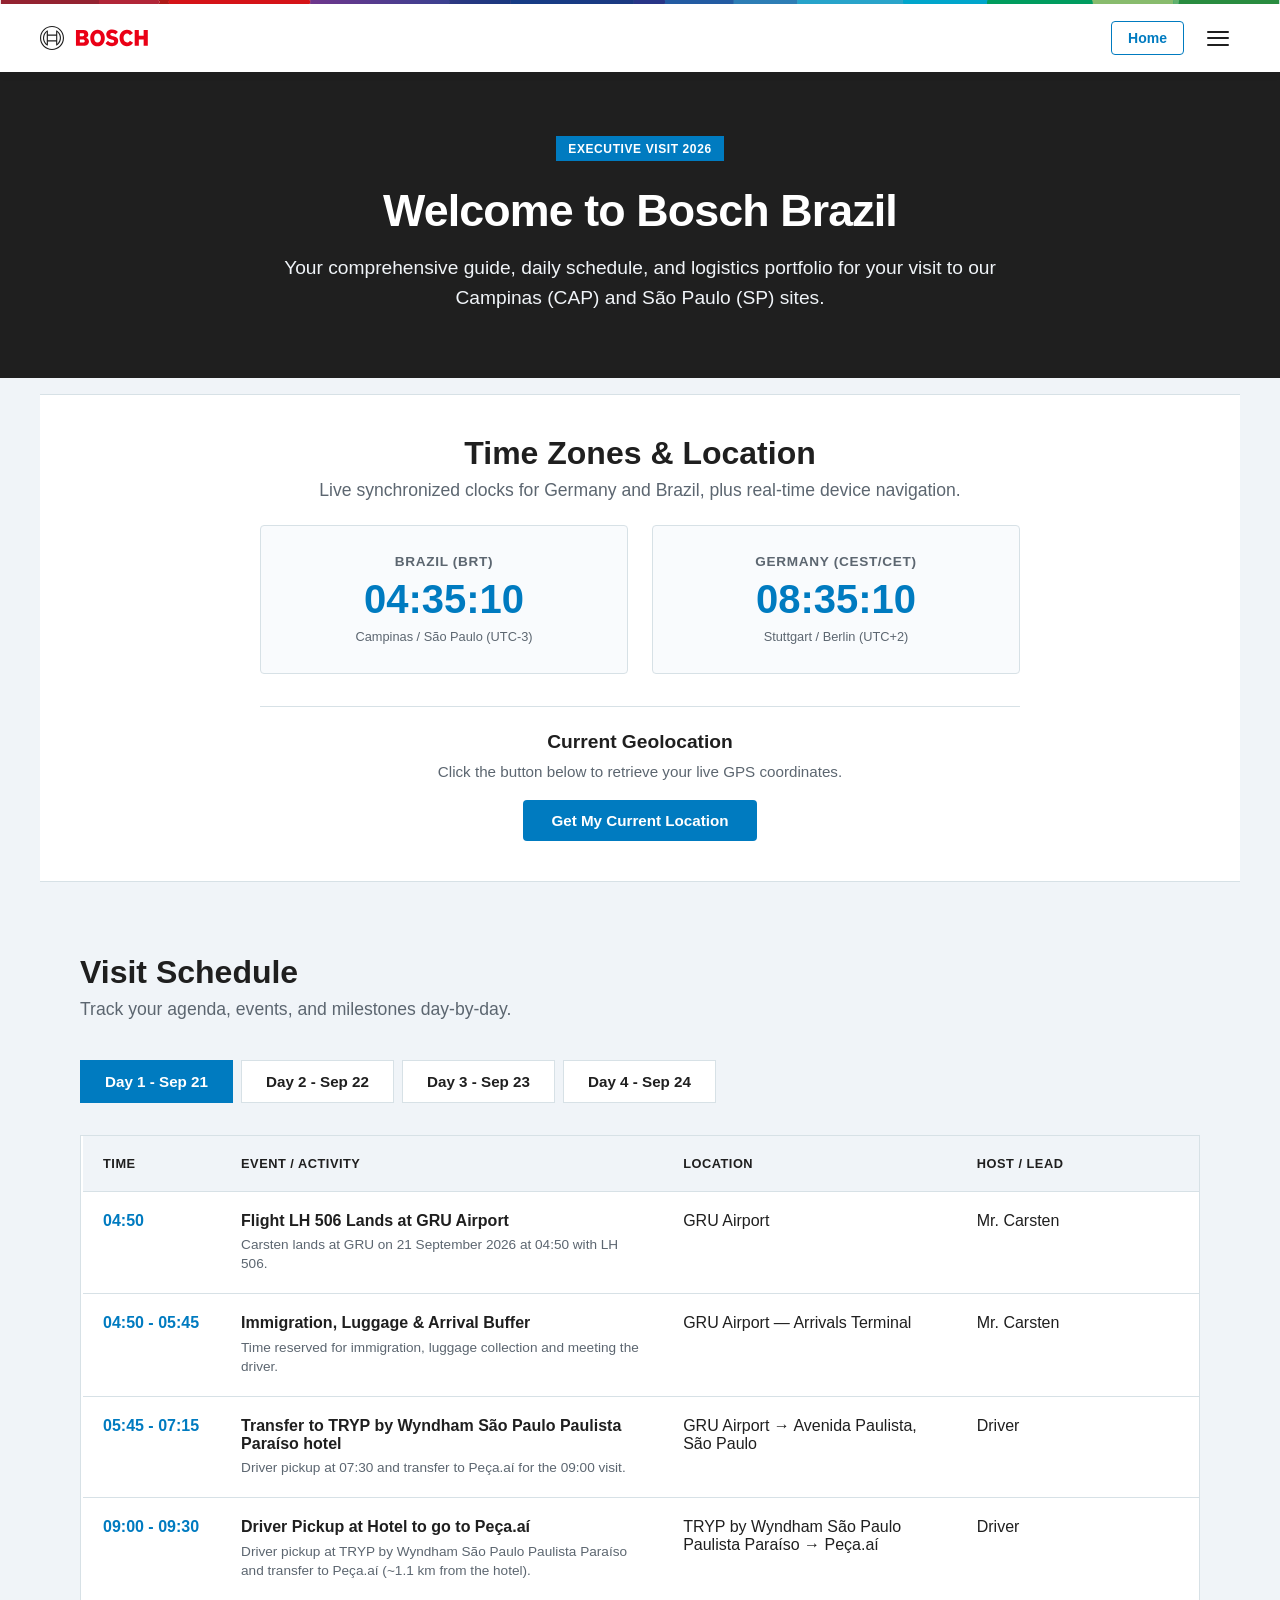
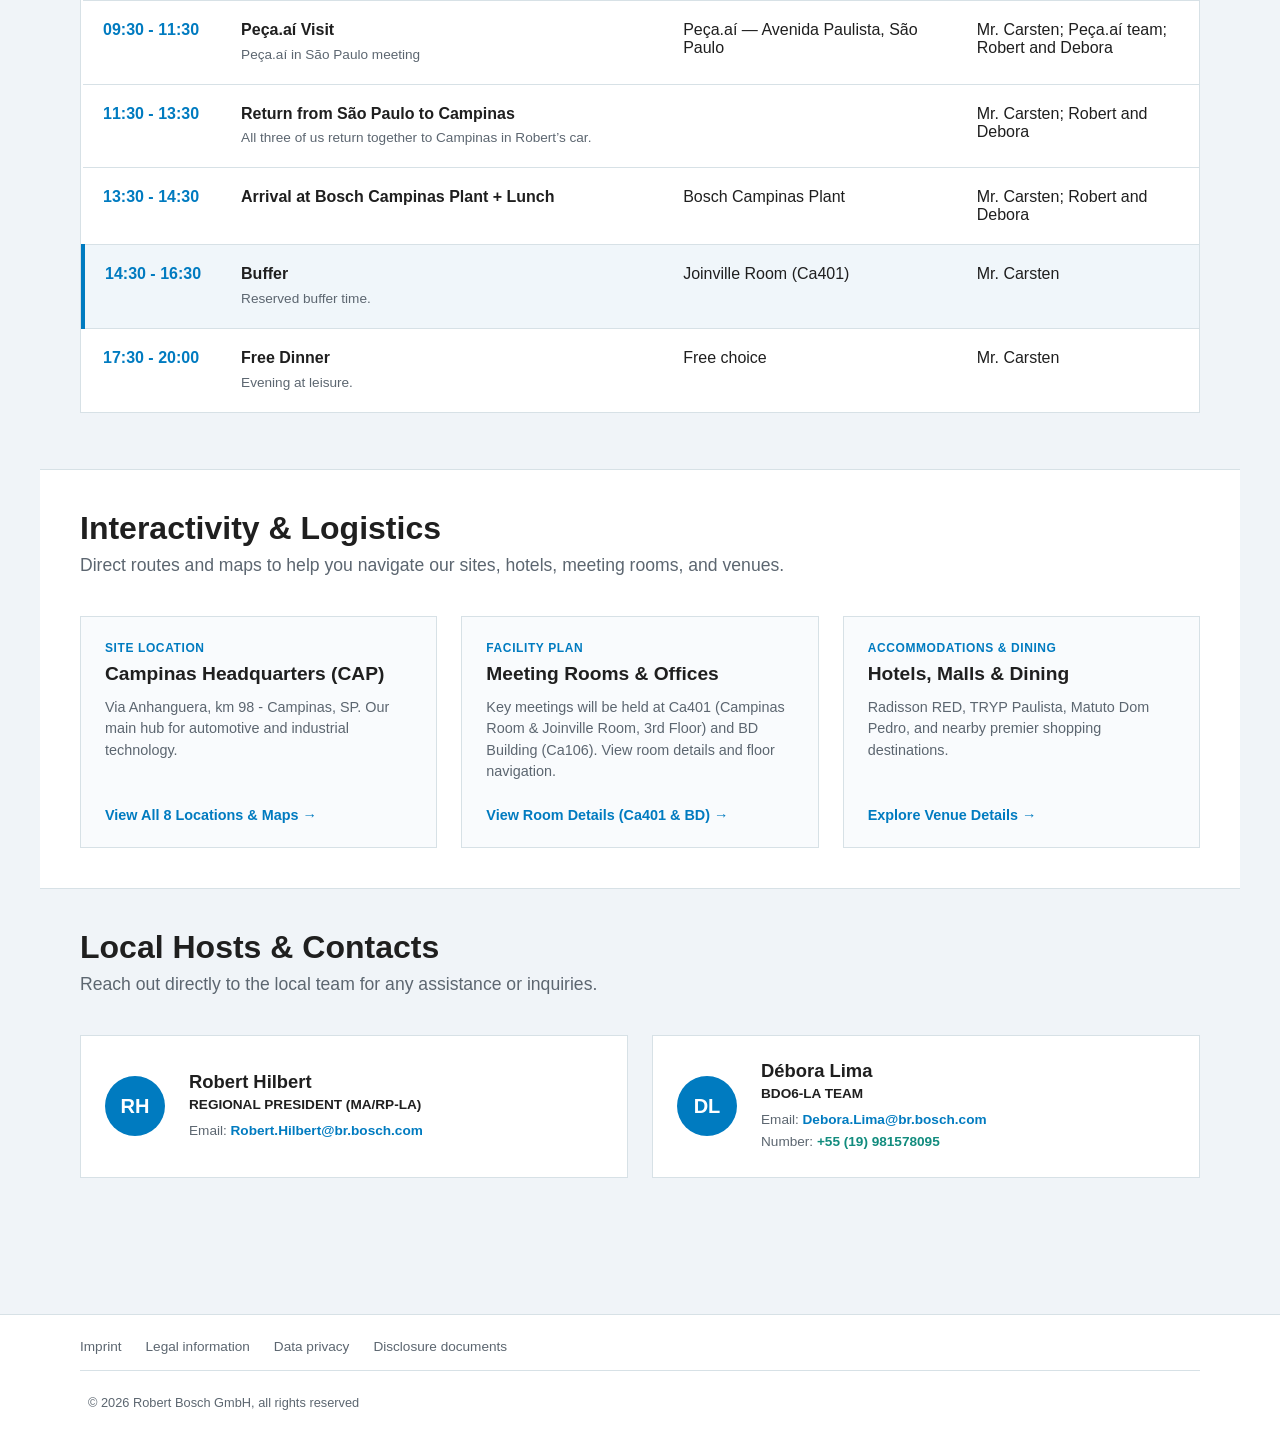
==== index.html @ e91dca0b "2.0" ====
<!DOCTYPE html>
<html lang="en">
<head>
    <meta charset="UTF-8">
    <meta name="viewport" content="width=device-width, initial-scale=1.0">
    <title>Bosch Brazil - Executive Visit Schedule</title>
    <link rel="stylesheet" href="style.css">
</head>
<body>

    <!-- CABEÇALHO COM SUPERGRAPHIC SVG RESPONSIVA -->
    <header class="frontend-kit__header o-minimal-header -detached">
        <div class="o-minimal-header__supergraphic"></div>

        <div class="o-minimal-header__top">
            <a href="index.html" class="o-minimal-header__logo" aria-label="Bosch Logo">
                <svg width="108px" height="24px" viewBox="0 0 108 24" xmlns="http://www.w3.org/2000/svg">
                    <path id="bosch-logo-text" d="M78.19916,15.03735c0,3.46057-3.1618,5.1535-6.12445,5.1535c-3.41083,0-5.17847-1.29462-6.57263-2.96265 l2.51453-2.48962c1.07056,1.36926,2.46472,2.0415,4.0083,2.0415c1.29462,0,2.14105-0.62244,2.14105-1.56848 c0-0.99585-0.77179-1.31952-2.83813-1.74274l-0.54773-0.12451c-2.48962-0.52283-4.53113-1.91699-4.53113-4.75519 c0-3.112,2.53943-4.97925,5.87549-4.97925c2.8382,0,4.65564,1.21991,5.77594,2.48962l-2.46472,2.43988 c-0.82831-0.91748-2.00061-1.44946-3.23651-1.46893c-0.89624,0-1.91699,0.42328-1.91699,1.46893 c0,0.97095,1.07056,1.31946,2.41492,1.59332l0.54773,0.12451C75.51038,10.73029,78.24896,11.42737,78.19916,15.03735z M64.80499,11.92529c0,4.65558-2.66394,8.29047-7.26971,8.29047c-4.58093,0-7.26971-3.63489-7.26971-8.29047 c0-4.63068,2.68878-8.29047,7.26971-8.29047C62.14105,3.63483,64.80499,7.29462,64.80499,11.92529z M60.92114,11.92529 c0-2.46472-1.1452-4.48132-3.38586-4.48132s-3.36102,1.9917-3.36102,4.48132s1.12036,4.50623,3.36102,4.50623 S60.92114,14.43982,60.92114,11.92529z M87.06226,16.43152c-1.74274,0-3.56018-1.44397-3.56018-4.60583 c0-2.81323,1.69293-4.38171,3.46057-4.38171c1.39423,0,2.21576,0.64728,2.8631,1.76764l3.18671-2.11621 c-1.59338-2.41492-3.48547-3.43567-6.09961-3.43567c-4.78009,0-7.36926,3.70953-7.36926,8.19086 c0,4.70544,2.86304,8.39008,7.31946,8.39008c3.13696,0,4.63074-1.09546,6.24902-3.43567l-3.21167-2.16602 C89.25311,15.68463,88.55603,16.43152,87.06226,16.43152z M48.97095,15.46057c0,2.66388-2.43982,4.40662-4.92944,4.40662H35.9502 V4.0332h7.44397c2.8382,0,4.9046,1.44397,4.9046,4.35681c0.01666,1.43036-0.85675,2.72058-2.19086,3.23651 C46.10791,11.65143,48.97095,12.29877,48.97095,15.46057z M39.80914,10.25726h2.83813 c0.02155,0.00134,0.04309,0.00226,0.06464,0.00269c0.81476,0.01575,1.48804-0.6319,1.50385-1.44666 c0.00342-0.0567,0.00342-0.11353,0-0.17017c-0.047-0.77802-0.71576-1.37061-1.49377-1.32361h-2.88794L39.80914,10.25726z M44.76349,14.98755c0-0.92114-0.67218-1.54358-2.09131-1.54358h-2.81323v3.11206h2.88794 C43.91699,16.55603,44.76349,16.13275,44.76349,14.98755z M103.64313,4.03326v5.82568H98.8382V4.03326h-4.15771v15.83398h4.15771 v-6.24896h4.80493v6.24896h4.15771V4.03326H103.64313z" />
                    <path id="bosch-logo-anker" d="M12,0C5.37256,0,0,5.37256,0,12c0,6.62738,5.37256,12,12,12s12-5.37262,12-12C23.99646,5.37402,18.62598,0.00354,12,0z M12,22.87964C5.99133,22.87964,1.12036,18.00867,1.12036,12S5.99133,1.1203,12,1.1203S22.87964,5.99133,22.87964,12 C22.87354,18.0061,18.0061,22.87354,12,22.87964z M19.50293,7.05475c-0.66852-1.01306-1.53552-1.88-2.54858-2.54852h-0.82159 v4.10785H7.89209V4.50623H7.04565c-4.13873,2.73114-5.27972,8.30029-2.54858,12.43896 c0.66852,1.01306,1.53552,1.88007,2.54858,2.54858h0.84644v-4.10791h8.24066v4.10791h0.82159 C21.09308,16.76257,22.23407,11.19348,19.50293,7.05475z M6.74689,17.87549c-3.24493-2.88354-3.5379-7.85168-0.65436-11.09668 c0.20508-0.23077,0.42358-0.44928,0.65436-0.65436V17.87549z M16.13275,14.24066H7.89209V9.73444h8.24066V14.24066z M17.84827,17.25549c-0.18768,0.2088-0.38629,0.40747-0.59515,0.59509v-2.48962V8.61407V6.12445 C20.49121,9.03387,20.75763,14.0174,17.84827,17.25549z" />
                </svg>
            </a>

            <!-- CONTROLES DO CABEÇALHO -->
            <div class="o-minimal-header__controls">
                <a href="index.html" class="home-button">Home</a>

                <button class="o-minimal-header__toggle" id="menuToggle" aria-label="Abrir Menu de Navegação" aria-expanded="false" onclick="toggleNavMenu()">
                    <span class="hamburger-icon" aria-hidden="true">
                        <span class="hamburger-bar"></span>
                        <span class="hamburger-bar"></span>
                        <span class="hamburger-bar"></span>
                    </span>
                </button>
            </div>

            <!-- AÇÕES DE NAVEGAÇÃO -->
            <ul class="o-minimal-header__actions" id="navActions">
                <li><a href="#schedule" class="frontend-kit__header__link -header-active" onclick="closeNavMenu()">Schedule</a></li>
                <li><a href="location.html" class="frontend-kit__header__link" onclick="closeNavMenu()">Logistics & Maps</a></li>
                <li><a href="salas.html" class="frontend-kit__header__link" onclick="closeNavMenu()">Meeting Rooms</a></li>
                <li><a href="#contacts" class="frontend-kit__header__link" onclick="closeNavMenu()">Local Hosts</a></li>
                <li><div class="brand-selection"><span class="brand-selection__label">Bosch Brazil</span></div></li>
            </ul>
        </div>
    </header>

    <!-- BANNER DE BOAS-VINDAS -->
    <section class="executive-banner">
        <div class="executive-banner__overlay"></div>
        <div class="executive-banner__content">
            <span class="executive-banner__tag">Executive Visit 2026</span>
            <h1>Welcome to Bosch Brazil</h1>
            <p>Your comprehensive guide, daily schedule, and logistics portfolio for your visit to our Campinas (CAP) and São Paulo (SP) sites.</p>
        </div>
    </section>

    <!-- CONTEÚDO PRINCIPAL -->
    <main class="main-content">

        <!-- PAINEL DE FUSO HORÁRIO E GEOLOCALIZAÇÃO -->
        <section class="section-container bg-white" style="margin-bottom: 2rem;">
            <div class="dashboard-panel">
                <div class="section-title" style="text-align: center; margin-bottom: 1.5rem;">
                    <h2>Time Zones & Location</h2>
                    <p>Live synchronized clocks for Germany and Brazil, plus real-time device navigation.</p>
                </div>

                <div class="clock-grid">
                    <div class="clock-card">
                        <span class="clock-card__label">Brazil (BRT)</span>
                        <div id="brazil-clock" class="clock-card__time">--:--:--</div>
                        <small class="clock-card__sub">Campinas / São Paulo (UTC-3)</small>
                    </div>
                    <div class="clock-card">
                        <span class="clock-card__label">Germany (CEST/CET)</span>
                        <div id="germany-clock" class="clock-card__time">--:--:--</div>
                        <small class="clock-card__sub">Stuttgart / Berlin (UTC+2)</small>
                    </div>
                </div>

                <div class="geo-panel">
                    <h3>Current Geolocation</h3>
                    <p id="location-status" class="geo-panel__status">Click the button below to retrieve your live GPS coordinates.</p>
                    <button id="get-location-btn" class="bosch-btn-primary">Get My Current Location</button>
                </div>
            </div>
        </section>

        <!-- SEÇÃO 1: CRONOGRAMA POR DIA (SCHEDULE) -->
        <section id="schedule" class="section-container">
            <div class="section-title">
                <h2>Visit Schedule</h2>
                <p>Track your agenda, events, and milestones day-by-day.</p>
            </div>

            <div class="day-selector">
                <button class="day-tab active" onclick="showDay(event, 'day-1-content')">Day 1 - Sep 21</button>
                <button class="day-tab" onclick="showDay(event, 'day-2-content')">Day 2 - Sep 22</button>
                <button class="day-tab" onclick="showDay(event, 'day-3-content')">Day 3 - Sep 23</button>
                <button class="day-tab" onclick="showDay(event, 'day-4-content')">Day 4 - Sep 24</button>
            </div>

            <div id="day-1-content" class="schedule-table-wrapper day-content">
                <table class="schedule-table">
                    <thead>
                        <tr>
                            <th>Time</th>
                            <th>Event / Activity</th>
                            <th>Location</th>
                            <th>Host / Lead</th>
                        </tr>
                    </thead>
                    <tbody>
                        <tr><td class="time-col">04:50</td><td><strong>Flight LH 506 Lands at GRU Airport</strong><br><small>Carsten lands at GRU on 21 September 2026 at 04:50 with LH 506.</small></td><td>GRU Airport</td><td>Mr. Carsten</td></tr>
                        <tr><td class="time-col">04:50 - 05:45</td><td><strong>Immigration, Luggage & Arrival Buffer</strong><br><small>Time reserved for immigration, luggage collection and meeting the driver.</small></td><td>GRU Airport — Arrivals Terminal</td><td>Mr. Carsten</td></tr>
                        <tr><td class="time-col">05:45 - 07:15</td><td><strong>Transfer to TRYP by Wyndham São Paulo Paulista Paraíso hotel</strong><br><small>Driver pickup at 07:30 and transfer to Peça.aí for the 09:00 visit.</small></td><td>GRU Airport &rarr; Avenida Paulista, São Paulo</td><td>Driver</td></tr>
                        <tr><td class="time-col">09:00 - 09:30</td><td><strong>Driver Pickup at Hotel to go to Peça.aí</strong><br><small>Driver pickup at TRYP by Wyndham São Paulo Paulista Paraíso and transfer to Peça.aí (~1.1 km from the hotel).</small></td><td>TRYP by Wyndham São Paulo Paulista Paraíso &rarr; Peça.aí</td><td>Driver</td></tr>
                        <tr><td class="time-col">09:30 - 11:30</td><td><strong>Peça.aí Visit</strong><br><small>Peça.aí in São Paulo meeting</small></td><td>Peça.aí — Avenida Paulista, São Paulo</td><td>Mr. Carsten; Peça.aí team; Robert and Debora</td></tr>
                        <tr><td class="time-col">11:30 - 13:30</td><td><strong>Return from São Paulo to Campinas</strong><br><small>All three of us return together to Campinas in Robert’s car.</small></td><td></td><td>Mr. Carsten; Robert and Debora</td></tr>
                        <tr><td class="time-col">13:30 - 14:30</td><td><strong>Arrival at Bosch Campinas Plant + Lunch</strong><br><small></small></td><td>Bosch Campinas Plant</td><td>Mr. Carsten; Robert and Debora</td></tr>
                        <tr class="highlight-row"><td class="time-col">14:30 - 16:30</td><td><strong>Buffer</strong><br><small>Reserved buffer time.</small></td><td>Joinville Room (Ca401)</td><td>Mr. Carsten</td></tr>
                        <tr><td class="time-col">17:30 - 20:00</td><td><strong>Free Dinner</strong><br><small>Evening at leisure.</small></td><td>Free choice</td><td>Mr. Carsten</td></tr>
                    </tbody>
                </table>
            </div>

            <div id="day-2-content" class="schedule-table-wrapper day-content" style="display:none;">
                <table class="schedule-table">
                    <thead>
                        <tr>
                            <th>Time</th>
                            <th>Event / Activity</th>
                            <th>Location</th>
                            <th>Host / Lead</th>
                        </tr>
                    </thead>
                    <tbody>
                        <tr><td class="time-col">07:30 - 08:00</td><td><strong>Driver Pickup at Hotel Lobby</strong><br><small>Driver pickup at 07:30 in the Radisson Red Campinas lobby, arriving at Bosch Campinas at 08:00.</small></td><td>Radisson Red Campinas &rarr; Bosch Campinas</td><td>Driver</td></tr>
                        <tr class="highlight-row"><td class="time-col">08:00 - 09:00</td><td><strong>Buffer for Germany Calls</strong><br><small>Protected time for calls with Germany.</small></td><td>Joinville Room (Ca401)</td><td>Mr. Carsten</td></tr>
                        <tr><td class="time-col">09:00 - 10:00</td><td><strong>BDO6-LA Team Meet & Greet</strong><br><small></small></td><td>Campinas Room (Ca401)</td><td>BDO6-LA Team + Carsten</td></tr>
                        <tr><td class="time-col">10:00 - 11:00</td><td><strong>BDO6 LA Key resuts</strong><br><small></small></td><td>Campinas Room (Ca401)</td><td>BDO6-LA Team + Carsten</td></tr>
                        <tr><td class="time-col">11:00 - 11:30</td><td><strong>BDO6-LA Team Session</strong><br><small>Focused exchange with the BDO6-LA team on, ways of working, priorities, and expected contribution.</small></td><td>Campinas Room (Ca401)</td><td>BDO6-LA Team + Carsten</td></tr>
                        <tr><td class="time-col">11:30 - 13:00</td><td><strong>Lunch</strong><br><small>Lunch with the BDO6-LA team.</small></td><td>Bosch Canteen</td><td>BDO6-LA Team</td></tr>
                        <tr><td class="time-col">13:15 - 14:00</td><td><strong>MA/BD direction</strong><br><small></small></td><td>Campinas Room (Ca401)</td><td>BDO6-LA Team + Carsten</td></tr>
                        <tr><td class="time-col">14:00 - 16:00</td><td><strong>Townhall with MA-LA associates</strong><br><small>Focus on AI</small></td><td>Campinas Room (Ca401)</td><td></td></tr>
                        <tr><td class="time-col">16:00 - 17:00</td><td><strong>Wrap-up Session</strong><br><small>Review the day's discussions, capture key takeaways and confirm next steps.</small></td><td>Campinas Room (Ca401)</td><td>BDO6-LA Team + Carsten</td></tr>
                        <tr><td class="time-col">17:00 - 20:00</td><td><strong>Dinner</strong><br><small></small></td><td></td><td></td></tr>
                    </tbody>
                </table>
            </div>

            <div id="day-3-content" class="schedule-table-wrapper day-content" style="display:none;">
                <table class="schedule-table">
                    <thead>
                        <tr>
                            <th>Time</th>
                            <th>Event / Activity</th>
                            <th>Location</th>
                            <th>Host / Lead</th>
                        </tr>
                    </thead>
                    <tbody>
                        <tr><td class="time-col">07:30 - 07:45</td><td><strong>Driver Pickup at Hotel Lobby</strong><br><small>Driver pickup at 07:30 in the Radisson Red Campinas lobby, arriving at Bosch Campinas at 07:45.</small></td><td>Radisson Red Campinas &rarr; Bosch Campinas</td><td>Driver</td></tr>
                        <tr class="highlight-row"><td class="time-col">08:00 - 08:30</td><td><strong>Buffer for Germany Calls</strong><br><small>Protected time for calls with Germany.</small></td><td>Joinville Room (Ca401)</td><td>Mr. Carsten</td></tr>
                        <tr><td class="time-col">08:30 - 10:00</td><td><strong>MA-LA Leadership & BD/BDO Strategic Alignment</strong><br><small>Leadership introductions (10 min), MA-LA business strategy overview by Robert Hilbert e Anderson Espricigo (50 min), e a estratégia global BD/BDO para Mobility Aftermarket pelo Sr. Carsten (30 min).</small></td><td>Campinas Room (Ca401)</td><td>MA-LA Leadership; Robert Hilbert; Anderson Espricigo; Mr. Carsten</td></tr>
                        <tr><td class="time-col">10:00 - 10:10</td><td><strong>Walk from Ca401 to the BD Building</strong><br><small>Caminhada a pé até o Edifício BD (Ca106).</small></td><td>Ca401 &rarr; BD Building (Ca106)</td><td></td></tr>
                        <tr><td class="time-col">10:10 - 10:30</td><td><strong>Coffee Break & Team Introductions</strong><br><small>Welcome coffee no prédio BD e apresentações da equipe.</small></td><td>BD Building (Ca106)</td><td>IT Support Team & host team</td></tr>
                        <tr><td class="time-col">10:30 - 11:30</td><td><strong>BD Strategic view - G7 presentation</strong><br><small></small></td><td>BD room (Ca106)</td><td></td></tr>
                        <tr><td class="time-col">11:30 - 12:00</td><td><strong>BD area tour</strong><br><small></small></td><td>BD room (Ca106)</td><td>Fernanda Borghi; Mr. Carsten; Debora</td></tr>
                        <tr><td class="time-col">12:00 - 13:15</td><td><strong>Lunch</strong><br><small>Lunch.</small></td><td>Bosch Canteen</td><td>—</td></tr>
                        <tr><td class="time-col">13:15 - 14:30</td><td><strong>Digital Strategy & Innovation Portfolio: Local Value, Global Potential</strong><br><small>Visão Data Driven Company, DXF e local-module landscape.</small></td><td>BD room (Ca106)</td><td>Gabriela Juliani</td></tr>
                        <tr><td class="time-col">14:30 - 15:30</td><td><strong>Delivery Excellence: Efficiency MA@LA Squad / BoosterTeam LA</strong><br><small></small></td><td>BD room (Ca106)</td><td>Rodrigo Rangel, Fernanda Borghi, Matheus Accorsi</td></tr>
                        <tr><td class="time-col">15:30 - 16:15</td><td><strong>Roadmap 26-27</strong><br><small></small></td><td>BD room (Ca106)</td><td>Débora Lima</td></tr>
                        <tr><td class="time-col">16:15 - 17:00</td><td><strong>Day 3 Wrap-Up and feedback Scale or Stop</strong><br><small></small></td><td>BD room (Ca106)</td><td>same team</td></tr>
                        <tr><td class="time-col">17:00 - 17:30</td><td><strong>End of Day 2</strong><br><small>Closing.</small></td><td>Joinville Room (Ca401)</td><td>—</td></tr>
                        <tr><td class="time-col">17:30 - 18:00</td><td><strong>Wrap Up Visit - Open dialogue.</strong><br><small>Diálogo aberto com Robert Hilbert e Anderson Espricigo.</small></td><td>Robert's Room</td><td>Hilbert Robert (MA/RP-LA); Espricigo Anderson (MA/COR-LA)</td></tr>
                        <tr><td class="time-col">17:30 - 20:00</td><td><strong>Dinner</strong><br><small>Jantar no Matuto Dom Pedro.</small></td><td>Matuto Dom Pedro</td><td>Anderson e Francklin e Robert</td></tr>
                    </tbody>
                </table>
            </div>

            <div id="day-4-content" class="schedule-table-wrapper day-content" style="display:none;">
                <table class="schedule-table">
                    <thead>
                        <tr>
                            <th>Time</th>
                            <th>Event / Activity</th>
                            <th>Location</th>
                            <th>Host / Lead</th>
                        </tr>
                    </thead>
                    <tbody>
                       <tr><td class="time-col">07:30 - 07:45</td><td><strong>Driver Pickup at Hotel Lobby</strong><br><small>Driver pickup às 07:30 no lobby do Radisson Red Campinas.</small></td><td>Radisson Red Campinas &rarr; Bosch Campinas</td><td>Driver</td></tr>
                        <tr class="highlight-row"><td class="time-col">07:45 - 08:30</td><td><strong>Buffer for Germany Calls</strong><br><small>Protected time for calls with Germany.</small></td><td>Joinville Room (Ca401)</td><td>Mr. Carsten</td></tr>
                        <tr><td class="time-col">08:30 - 09:30</td><td><strong>Day 3 Recap and feedback</strong><br><small></small></td><td>Joinville Room (Ca401)</td><td>BDO6-LA Team + Carsten</td></tr>
                        <tr><td class="time-col">09:30 - 11:00</td><td><strong>Mr. Carsten Feedback & Strategic Alignment</strong><br><small></small></td><td>Joinville Room (Ca401)</td><td></td></tr>
                        <tr><td class="time-col">11:30 - 12:30</td><td><strong>Lunch</strong><br><small>Lunch before departure.</small></td><td>Bosch Canteen</td><td>Mr. Carsten</td></tr>
                        <tr><td class="time-col">13:00 - 15:30</td><td><strong>Transfer to GRU Airport</strong><br><small>Departure transfer às 13:00 para voo LH 507, saindo de GRU às 18:10.</small></td><td>Bosch Campinas &rarr; GRU Airport</td><td>Driver</td></tr>
                    </tbody>
                </table>
            </div>
        </section>

        <!-- SEÇÃO 2: LOGÍSTICA E LINKS (LOGISTICS & MAPS) -->
        <section id="logistics" class="section-container bg-white">
            <div class="section-title">
                <h2>Interactivity & Logistics</h2>
                <p>Direct routes and maps to help you navigate our sites, hotels, meeting rooms, and venues.</p>
            </div>
            <div class="logistics-grid">
                <div class="logistics-card">
                    <span class="logistics-category">Site Location</span>
                    <h3>Campinas Headquarters (CAP)</h3>
                    <p>Via Anhanguera, km 98 - Campinas, SP. Our main hub for automotive and industrial technology.</p>
                    <a href="location.html" class="bosch-btn-secondary-link">View All 8 Locations & Maps &rarr;</a>
                </div>

                <!-- CARD FACILITY PLAN APONTANDO PARA SALAS.HTML -->
                <div class="logistics-card">
                    <span class="logistics-category">Facility Plan</span>
                    <h3>Meeting Rooms & Offices</h3>
                    <p>Key meetings will be held at Ca401 (Campinas Room & Joinville Room, 3rd Floor) and BD Building (Ca106). View room details and floor navigation.</p>
                    <a href="salas.html" class="bosch-btn-secondary-link">View Room Details (Ca401 & BD) &rarr;</a>
                </div>

                <div class="logistics-card">
                    <span class="logistics-category">Accommodations & Dining</span>
                    <h3>Hotels, Malls & Dining</h3>
                    <p>Radisson RED, TRYP Paulista, Matuto Dom Pedro, and nearby premier shopping destinations.</p>
                    <a href="location.html" class="bosch-btn-secondary-link">Explore Venue Details &rarr;</a>
                </div>
            </div>
        </section>

        <!-- SEÇÃO 3: CONTATOS LOCAIS (CONTACTS) -->
        <section id="contacts" class="section-container">
            <div class="section-title">
                <h2>Local Hosts & Contacts</h2>
                <p>Reach out directly to the local team for any assistance or inquiries.</p>
            </div>
            <div class="hosts-grid">
                <div class="host-profile-card">
                    <div class="host-avatar">RH</div>
                    <div class="host-details">
                        <h3>Robert Hilbert</h3>
                        <span class="host-role">Regional President (MA/RP-LA)</span>
                        <p class="host-contact">Email: <a href="mailto:Robert.Hilbert@br.bosch.com" class="host-link">Robert.Hilbert@br.bosch.com</a></p>
                    </div>
                </div>

                <div class="host-profile-card">
                    <div class="host-avatar">DL</div>
                    <div class="host-details">
                        <h3>Débora Lima</h3>
                        <span class="host-role">BDO6-LA Team</span>
                        <p class="host-contact">Email: <a href="mailto:Debora.Lima@br.bosch.com" class="host-link">Debora.Lima@br.bosch.com</a></p>
                        <p class="host-contact">Number: <a href="https://wa.me/5519981578095" target="_blank" rel="noopener noreferrer" class="host-link host-whatsapp-link">+55 (19) 981578095</a></p>
                    </div>
                </div>
            </div>
        </section>
    </main>

    <!-- FOOTER OFICIAL BOSCH -->
    <footer class="o-footer -minimal">
        <hr class="a-divider"/>
        <div class="e-container">
            <div class="o-footer__bottom">
                <ul class="o-footer__links">
                    <li><div class="a-link a-link--integrated"><a href="#" target="_self"><span>Imprint</span></a></div></li>
                    <li><div class="a-link a-link--integrated"><a href="#" target="_self"><span>Legal information</span></a></div></li>
                    <li><div class="a-link a-link--integrated"><a href="#" target="_self"><span>Data privacy</span></a></div></li>
                    <li><div class="a-link a-link--integrated"><a href="#" target="_self"><span>Disclosure documents</span></a></div></li>
                </ul>
                <hr class="a-divider"/>
                <div class="o-footer__copyright">
                    <i class="a-icon boschicon-bosch-ic-copyright-frame" title="Copyright"></i> &copy; 2026 Robert Bosch GmbH, all rights reserved
                </div>
            </div>
        </div>
    </footer>

    <script src="script.js"></script>
</body>
</html>
---- style.css ----
/* ==========================================================================
   BOSCH DESIGN SYSTEM - EXECUTIVE VISIT PORTFOLIO (RESPONSIVE FULL-MOBILE)
   ========================================================================== */

:root {
  --bosch-black: #1f1f1f;
  --bosch-red: #ea0016;
  --bosch-blue: #007bc0;
  --bosch-blue-light: #eff5f9;
  --bosch-blue-dark: #005a9c;
  --bosch-gray-light: #f0f4f8;
  --bosch-gray-bg: #f9fbfd;
  --bosch-gray-border: #d7e1e6;
  --bosch-gray-text: #5c6670;
  --bosch-white: #ffffff;
}

*, *::before, *::after {
  box-sizing: border-box;
}

body {
  margin: 0;
  font-family: "Bosch Sans", -apple-system, BlinkMacSystemFont, "Segoe UI", Roboto, sans-serif;
  background-color: var(--bosch-gray-light);
  color: var(--bosch-black);
  scroll-behavior: smooth;
  -webkit-font-smoothing: antialiased;
  -webkit-tap-highlight-color: transparent;
}

/* --- HEADER & SUPERGRAPHIC --- */
.frontend-kit__header {
  background-color: var(--bosch-white);
  position: sticky;
  top: 0;
  z-index: 1000;
  box-shadow: 0 2px 10px rgba(0, 0, 0, 0.05);
}

.o-minimal-header__supergraphic {
  width: 100%;
  height: 4px;
  background-image: url('assent/img/super.svg');
  background-size: cover;
  background-position: center;
  background-repeat: no-repeat;
}

.o-minimal-header__top {
  position: relative;
  display: flex;
  align-items: center;
  justify-content: space-between; 
  padding: 0.75rem 2.5rem;
}

.o-minimal-header__logo {
  display: flex;
  align-items: center;
  text-decoration: none;
}

/* CONTROLES DO CABEÇALHO */
.o-minimal-header__controls {
  display: flex;
  align-items: center;
  gap: 0.75rem;
}

.home-button {
  display: inline-flex;
  align-items: center;
  justify-content: center;
  padding: 0.5rem 1rem;
  background-color: transparent;
  color: var(--bosch-blue);
  border: 1px solid var(--bosch-blue);
  border-radius: 4px;
  font-weight: 600;
  font-size: 0.875rem;
  text-decoration: none;
  cursor: pointer;
  transition: all 0.2s ease;
}

.home-button:hover {
  background-color: var(--bosch-blue);
  color: var(--bosch-white);
}

/* BOTÃO MENU HAMBÚRGUER */
.o-minimal-header__toggle {
  display: flex;
  align-items: center;
  justify-content: center;
  width: 44px;
  height: 44px;
  min-width: 44px;
  background: transparent;
  border: 1px solid transparent;
  border-radius: 4px;
  cursor: pointer;
  padding: 0;
  transition: background-color 0.2s, border-color 0.2s;
}

.o-minimal-header__toggle:hover,
.o-minimal-header__toggle:focus {
  background-color: var(--bosch-blue-light);
  border-color: var(--bosch-gray-border);
  outline: none;
}

.o-minimal-header__toggle.is-active {
  background-color: var(--bosch-blue-light);
  border-color: var(--bosch-blue);
}

.hamburger-icon {
  display: flex;
  flex-direction: column;
  justify-content: space-between;
  width: 22px;
  height: 15px;
}

.hamburger-bar {
  display: block;
  width: 100%;
  height: 2px;
  background-color: var(--bosch-black);
  border-radius: 2px;
  transition: transform 0.25s ease, opacity 0.2s ease, background-color 0.2s ease;
}

.o-minimal-header__toggle:hover .hamburger-bar {
  background-color: var(--bosch-blue);
}

.o-minimal-header__toggle.is-active .hamburger-bar:nth-child(1) {
  transform: translateY(6.5px) rotate(45deg);
}

.o-minimal-header__toggle.is-active .hamburger-bar:nth-child(2) {
  opacity: 0;
}

.o-minimal-header__toggle.is-active .hamburger-bar:nth-child(3) {
  transform: translateY(-6.5px) rotate(-45deg);
}

/* DROPDOWN MENU */
.o-minimal-header__actions {
  list-style: none;
  margin: 0;
  padding: 0.75rem 1rem;
  display: none;
  position: absolute;
  top: 100%;
  right: 2.5rem;
  background-color: var(--bosch-white);
  border: 1px solid var(--bosch-gray-border);
  border-radius: 4px;
  box-shadow: 0 8px 24px rgba(0, 0, 0, 0.12);
  flex-direction: column;
  align-items: stretch;
  min-width: 230px;
  gap: 0.35rem;
  z-index: 1001;
}

.o-minimal-header__actions.is-open {
  display: flex;
  animation: fadeInDown 0.2s ease forwards;
}

@keyframes fadeInDown {
  from {
    opacity: 0;
    transform: translateY(-8px);
  }
  to {
    opacity: 1;
    transform: translateY(0);
  }
}

.frontend-kit__header__link {
  display: block;
  padding: 0.75rem 1rem;
  color: var(--bosch-black);
  text-decoration: none;
  font-weight: 600;
  font-size: 0.9rem;
  border-radius: 4px;
  transition: background-color 0.2s, color 0.2s;
}

.frontend-kit__header__link:hover {
  background-color: var(--bosch-blue-light);
  color: var(--bosch-blue);
}

.frontend-kit__header__link.-header-active {
  color: var(--bosch-blue);
  background-color: var(--bosch-blue-light);
}

.brand-selection {
  font-weight: bold;
  font-size: 0.85rem;
  color: var(--bosch-gray-text);
  border-top: 1px solid var(--bosch-gray-border);
  padding: 0.75rem 1rem 0.25rem 1rem;
  margin-top: 0.25rem;
}

/* --- BANNER --- */
.executive-banner {
  position: relative;
  background-color: var(--bosch-black);
  color: var(--bosch-white);
  padding: 4rem 2.5rem;
  text-align: center;
}

.executive-banner__overlay {
  position: absolute; top: 0; left: 0; right: 0; bottom: 0;
  background: linear-gradient(135deg, rgba(31, 31, 31, 0.95) 0%, rgba(31, 31, 31, 0.4) 100%);
}

.executive-banner__content {
  position: relative;
  z-index: 2;
  max-width: 800px;
  margin: 0 auto;
}

.executive-banner__tag {
  background-color: var(--bosch-blue);
  color: var(--bosch-white);
  font-size: 0.75rem;
  font-weight: 700;
  text-transform: uppercase;
  padding: 0.35rem 0.75rem;
  letter-spacing: 0.05em;
  display: inline-block;
  margin-bottom: 1.5rem;
}

.executive-banner h1 {
  font-size: 2.8rem;
  margin: 0 0 1rem 0;
  font-weight: 800;
  letter-spacing: -0.02em;
  line-height: 1.15;
}

.executive-banner p {
  font-size: 1.2rem;
  line-height: 1.6;
  color: var(--bosch-gray-light);
  margin: 0;
}

/* --- SEÇÕES E CONTEÚDO --- */
.main-content {
  padding: 1rem 0 3rem 0;
}

.section-container {
  max-width: 1200px;
  margin: 0 auto;
  padding: 2.5rem;
  width: 100%;
}

.bg-white {
  background-color: var(--bosch-white);
  border-top: 1px solid var(--bosch-gray-border);
  border-bottom: 1px solid var(--bosch-gray-border);
}

.section-title { margin-bottom: 2.5rem; }
.section-title h2 { font-size: 2rem; margin: 0 0 0.5rem 0; font-weight: 700; }
.section-title p { color: var(--bosch-gray-text); margin: 0; font-size: 1.1rem; }

/* PAINEL DE FUSO HORÁRIO E GEOLOCALIZAÇÃO */
.dashboard-panel {
  max-width: 760px;
  margin: 0 auto;
}

.clock-grid {
  display: grid;
  grid-template-columns: 1fr 1fr;
  gap: 1.5rem;
  margin-bottom: 2rem;
}

.clock-card {
  background-color: var(--bosch-gray-bg);
  border: 1px solid var(--bosch-gray-border);
  padding: 1.75rem 1.25rem;
  text-align: center;
  border-radius: 4px;
}

.clock-card__label {
  display: block;
  font-size: 0.85rem;
  font-weight: 700;
  text-transform: uppercase;
  color: var(--bosch-gray-text);
  margin-bottom: 0.5rem;
  letter-spacing: 0.05em;
}

.clock-card__time {
  font-size: 2.5rem;
  font-weight: 700;
  color: var(--bosch-blue);
  font-variant-numeric: tabular-nums;
  line-height: 1.1;
  margin-bottom: 0.35rem;
}

.clock-card__sub {
  font-size: 0.8rem;
  color: var(--bosch-gray-text);
}

.geo-panel {
  text-align: center;
  padding-top: 1.5rem;
  border-top: 1px solid var(--bosch-gray-border);
}

.geo-panel h3 {
  margin: 0 0 0.5rem 0;
  font-size: 1.2rem;
  font-weight: 700;
}

.geo-panel__status {
  font-size: 0.95rem;
  color: var(--bosch-gray-text);
  margin: 0 0 1rem 0;
  line-height: 1.5;
}

.bosch-btn-primary {
  background-color: var(--bosch-blue);
  color: var(--bosch-white);
  border: none;
  padding: 0.75rem 1.75rem;
  font-size: 0.95rem;
  font-weight: 600;
  cursor: pointer;
  border-radius: 4px;
  transition: background-color 0.2s ease, transform 0.1s ease;
}

.bosch-btn-primary:hover {
  background-color: var(--bosch-blue-dark);
}

.bosch-btn-primary:active {
  transform: scale(0.98);
}

/* ABAS DE DIA */
.day-selector {
  display: flex;
  gap: 0.5rem;
  margin-bottom: 2rem;
  flex-wrap: wrap;
}

.day-tab {
  background-color: var(--bosch-white);
  border: 1px solid var(--bosch-gray-border);
  color: var(--bosch-black);
  padding: 0.75rem 1.5rem;
  font-weight: 600;
  cursor: pointer;
  transition: all 0.2s;
  border-radius: 0;
  font-size: 0.95rem;
}

.day-tab.active, .day-tab:hover {
  background-color: var(--bosch-blue);
  color: var(--bosch-white);
  border-color: var(--bosch-blue);
}

/* TABELA DA AGENDA */
.schedule-table-wrapper {
  background-color: var(--bosch-white);
  border: 1px solid var(--bosch-gray-border);
  overflow-x: auto;
  -webkit-overflow-scrolling: touch;
  margin-bottom: 1rem;
}

.schedule-table { width: 100%; border-collapse: collapse; text-align: left; min-width: 620px; }
.schedule-table th, .schedule-table td { padding: 1.25rem; border-bottom: 1px solid var(--bosch-gray-border); vertical-align: top; }
.schedule-table tr:last-child td { border-bottom: none; }
.schedule-table th { background-color: var(--bosch-gray-light); font-weight: 700; font-size: 0.8rem; text-transform: uppercase; letter-spacing: 0.04em; }
.time-col { font-weight: 700; color: var(--bosch-blue); white-space: nowrap; }
.schedule-table td small { display: block; margin-top: 0.35rem; color: var(--bosch-gray-text); font-size: 0.85rem; line-height: 1.4; }
.highlight-row { background-color: #f0f6fa; border-left: 4px solid var(--bosch-blue); }

/* GRADES DE LOGÍSTICA E CONTATOS */
.logistics-grid, .hosts-grid {
  display: grid;
  grid-template-columns: repeat(auto-fit, minmax(300px, 1fr));
  gap: 1.5rem;
}

.logistics-card, .host-profile-card { border: 1px solid var(--bosch-gray-border); padding: 1.5rem; }
.logistics-card { background-color: var(--bosch-gray-bg); display: flex; flex-direction: column; }
.logistics-category { font-size: 0.75rem; font-weight: 700; text-transform: uppercase; color: var(--bosch-blue); letter-spacing: 0.05em; margin-bottom: 0.5rem; }
.logistics-card h3 { margin: 0 0 0.75rem 0; font-size: 1.2rem; }
.logistics-card p { color: var(--bosch-gray-text); line-height: 1.5; margin: 0 0 1.5rem 0; flex-grow: 1; font-size: 0.9rem; }
.bosch-btn-secondary-link { color: var(--bosch-blue); text-decoration: none; font-weight: 700; font-size: 0.9rem; display: inline-block; }
.bosch-btn-secondary-link:hover { text-decoration: underline; color: var(--bosch-blue-dark); }

.host-profile-card { background-color: var(--bosch-white); display: flex; align-items: center; gap: 1.5rem; }
.host-avatar { background-color: var(--bosch-blue); color: var(--bosch-white); width: 60px; height: 60px; min-width: 60px; display: flex; align-items: center; justify-content: center; font-weight: 700; font-size: 1.25rem; border-radius: 50%; flex-shrink: 0; }
.host-details h3 { margin: 0 0 0.25rem 0; font-size: 1.15rem; }
.host-role { color: var(--bosch-black); font-size: 0.85rem; font-weight: 700; text-transform: uppercase; display: block; margin-bottom: 0.5rem; }
.host-contact { margin: 0; font-size: 0.85rem; color: var(--bosch-gray-text); line-height: 1.6; word-break: break-word; }
.host-link { color: var(--bosch-blue); text-decoration: none; font-weight: 600; transition: color 0.2s; }
.host-link:hover { text-decoration: underline; color: var(--bosch-blue-dark); }
.host-whatsapp-link { color: #128c7e; font-weight: 700; }
.host-whatsapp-link:hover { color: #075e54; }

#bosch-logo-text { fill: var(--bosch-red); }
#bosch-logo-anker { fill: var(--bosch-black); }

/* GRADE DE CARDS COM FOTOS (LOCATION.HTML & SALAS.HTML) */
.places-grid {
  display: grid;
  grid-template-columns: repeat(auto-fit, minmax(300px, 1fr));
  gap: 1.5rem;
}

.place-card {
  display: flex;
  flex-direction: column;
  background-color: var(--bosch-white);
  border: 1px solid var(--bosch-gray-border);
  text-decoration: none;
  color: var(--bosch-black);
  transition: transform 0.2s ease, box-shadow 0.2s ease, border-color 0.2s ease;
  overflow: hidden;
  height: 100%;
}

.place-card:hover {
  transform: translateY(-4px);
  box-shadow: 0 8px 24px rgba(0, 0, 0, 0.08);
  border-color: var(--bosch-blue);
}

.place-card__image-container {
  position: relative;
  width: 100%;
  height: 200px;
  background-color: var(--bosch-gray-light);
  overflow: hidden;
}

.place-card__image {
  width: 100%;
  height: 100%;
  object-fit: cover;
  display: block;
  transition: transform 0.3s ease;
}

.place-card:hover .place-card__image {
  transform: scale(1.04);
}

.place-card__badge {
  position: absolute;
  top: 0.75rem;
  right: 0.75rem;
  background-color: rgba(31, 31, 31, 0.85);
  color: var(--bosch-white);
  font-size: 0.72rem;
  font-weight: 700;
  padding: 0.25rem 0.6rem;
  text-transform: uppercase;
  letter-spacing: 0.05em;
  backdrop-filter: blur(4px);
}

.place-card__content {
  padding: 1.5rem;
  display: flex;
  flex-direction: column;
  flex-grow: 1;
}

.place-card__title {
  margin: 0 0 0.5rem 0;
  font-size: 1.2rem;
  font-weight: 700;
  color: var(--bosch-black);
  transition: color 0.2s;
}

.place-card:hover .place-card__title {
  color: var(--bosch-blue);
}

.place-card__address {
  font-size: 0.85rem;
  font-weight: 600;
  color: var(--bosch-gray-text);
  margin: 0 0 0.75rem 0;
  line-height: 1.4;
}

.place-card__desc {
  font-size: 0.9rem;
  color: var(--bosch-gray-text);
  line-height: 1.5;
  margin: 0 0 1.25rem 0;
  flex-grow: 1;
}

.place-card__action {
  align-self: flex-start;
  margin-top: auto;
}

/* RODAPÉ OFICIAL BOSCH */
.o-footer {
  background-color: var(--bosch-white);
  color: var(--bosch-gray-text);
  font-size: 0.85rem;
  padding: 0;
  margin-top: 3rem;
}

.a-divider {
  border: none;
  height: 1px;
  background-color: var(--bosch-gray-border);
  margin: 0;
}

.e-container {
  max-width: 1200px;
  margin: 0 auto;
  padding: 1.5rem 2.5rem;
}

.o-footer__bottom {
  display: flex;
  flex-direction: column;
  gap: 1rem;
}

.o-footer__links {
  list-style: none;
  margin: 0;
  padding: 0;
  display: flex;
  flex-wrap: wrap;
  gap: 1.5rem;
  align-items: center;
}

.o-footer__links li {
  margin: 0;
}

.a-link a {
  color: var(--bosch-gray-text);
  text-decoration: none;
  transition: color 0.2s ease;
}

.a-link a:hover {
  color: var(--bosch-blue);
  text-decoration: underline;
}

.o-footer__copyright {
  display: flex;
  align-items: center;
  gap: 0.5rem;
  font-size: 0.8rem;
  color: var(--bosch-gray-text);
  padding-top: 0.5rem;
}

/* RESPONSIVIDADE */
@media (max-width: 992px) {
  .o-minimal-header__top, 
  .section-container, 
  .executive-banner,
  .e-container { 
    padding-left: 1.5rem; 
    padding-right: 1.5rem; 
  }
  .o-minimal-header__actions { 
    right: 1.5rem; 
  }
  .executive-banner { 
    padding: 3rem 1.5rem; 
  }
  .executive-banner h1 { 
    font-size: 2.2rem; 
  }
  .executive-banner p { 
    font-size: 1.1rem; 
  }
}

@media (max-width: 768px) {
  .o-minimal-header__top { 
    padding: 0.65rem 1rem; 
  }

  .o-minimal-header__actions { 
    right: 1rem; 
    left: 1rem; 
    width: auto; 
    box-shadow: 0 10px 30px rgba(0, 0, 0, 0.16);
  }

  .executive-banner { 
    padding: 2.75rem 1rem; 
  }
  .executive-banner h1 { 
    font-size: 1.85rem; 
  }
  .executive-banner p { 
    font-size: 1rem; 
    line-height: 1.5; 
  }

  .section-container,
  .e-container {
    padding: 2rem 1rem;
  }

  .section-title {
    margin-bottom: 1.75rem;
  }
  .section-title h2 { 
    font-size: 1.5rem; 
  }
  .section-title p {
    font-size: 0.95rem;
  }

  .clock-grid {
    grid-template-columns: 1fr;
    gap: 1rem;
  }

  .clock-card__time {
    font-size: 2.1rem;
  }

  .day-selector {
    display: grid;
    grid-template-columns: 1fr 1fr;
    gap: 0.5rem;
  }
  .day-tab { 
    width: 100%;
    text-align: center; 
    padding: 0.75rem 0.5rem;
    font-size: 0.85rem;
  }

  .hosts-grid, 
  .logistics-grid, 
  .places-grid { 
    grid-template-columns: 1fr; 
  }

  .host-profile-card { 
    flex-direction: column; 
    text-align: center; 
    padding: 1.25rem;
  }

  .host-contact {
    margin-top: 0.25rem;
  }

  .schedule-table th, 
  .schedule-table td { 
    padding: 0.85rem 0.75rem; 
  }

  .schedule-table th {
    font-size: 0.75rem;
  }

  .o-footer__links {
    flex-direction: column;
    align-items: flex-start;
    gap: 0.75rem;
  }
}

@media (max-width: 480px) {
  .o-minimal-header__top {
    padding: 0.5rem 0.75rem;
  }

  .o-minimal-header__logo svg {
    width: 85px;
    height: 18px;
  }

  .home-button {
    padding: 0.35rem 0.65rem;
    font-size: 0.8rem;
  }

  .executive-banner {
    padding: 2.25rem 0.75rem;
  }

  .executive-banner__tag {
    font-size: 0.7rem;
    padding: 0.25rem 0.5rem;
    margin-bottom: 1rem;
  }

  .executive-banner h1 {
    font-size: 1.55rem;
  }

  .executive-banner p {
    font-size: 0.9rem;
  }

  .section-container,
  .e-container {
    padding: 1.5rem 0.75rem;
  }

  .section-title h2 {
    font-size: 1.35rem;
  }

  .day-selector {
    grid-template-columns: 1fr;
  }

  .day-tab {
    padding: 0.75rem 1rem;
    font-size: 0.9rem;
  }

  .place-card__image-container {
    height: 175px;
  }

  .place-card__content {
    padding: 1.15rem;
  }

  .place-card__title {
    font-size: 1.1rem;
  }

  .place-card__desc {
    font-size: 0.85rem;
  }

  .schedule-table {
    min-width: 540px;
  }

  .schedule-table th, 
  .schedule-table td {
    padding: 0.75rem 0.5rem;
    font-size: 0.85rem;
  }
}
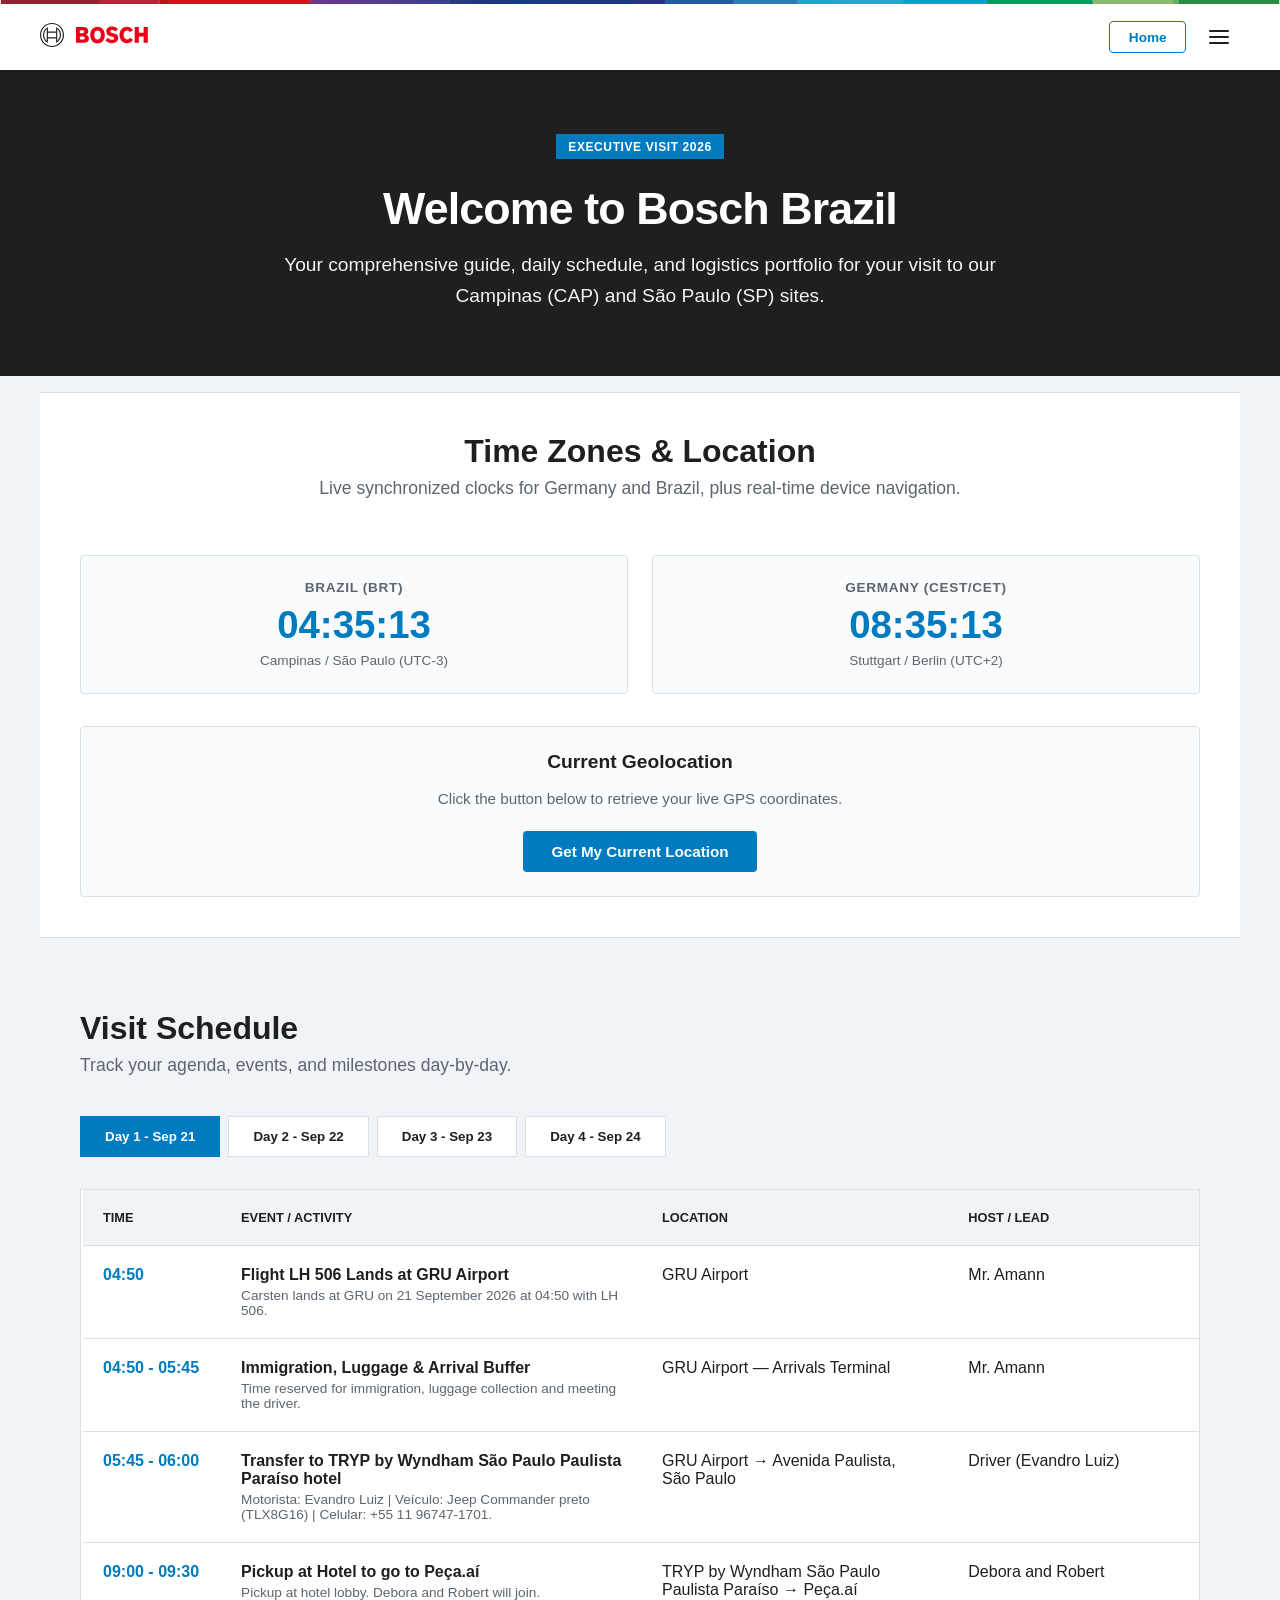
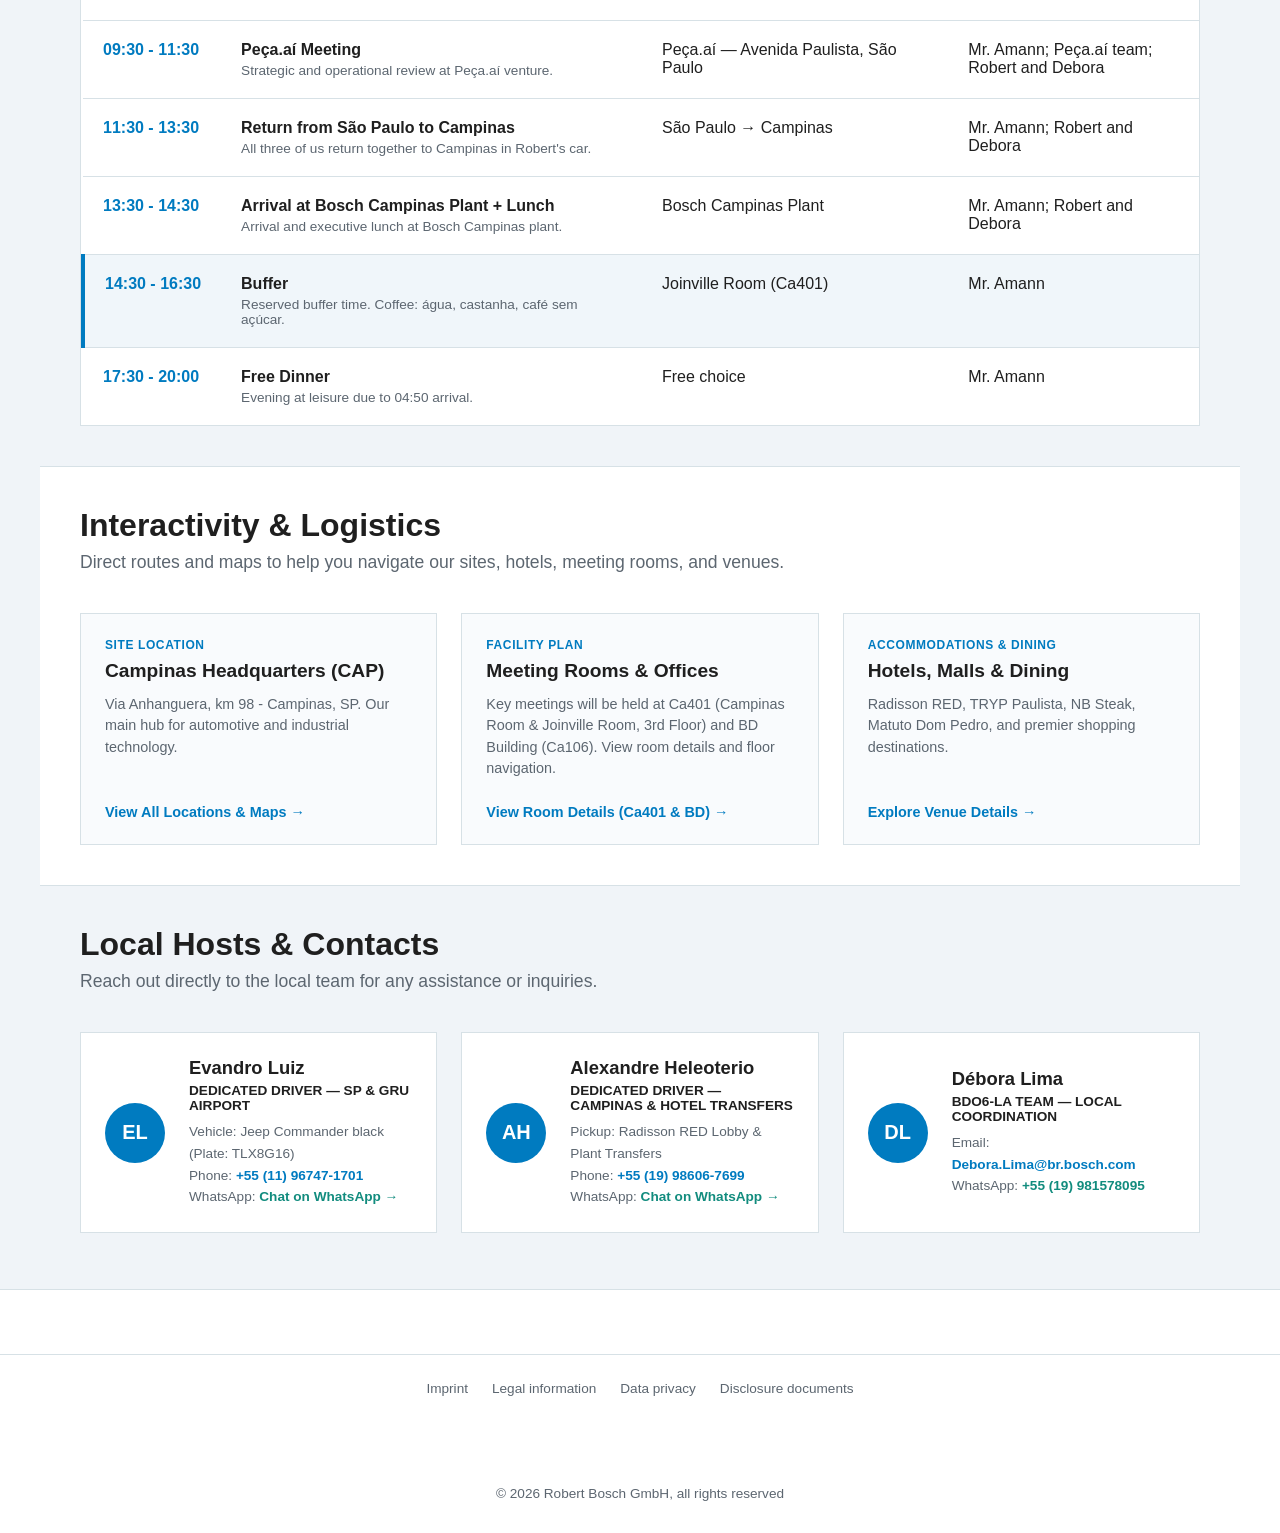
==== commit 73e4af5d: "correção na agenda" ====
--- a/index.html
+++ b/index.html
@@ -8,7 +8,7 @@
 </head>
 <body>
 
-    <!-- CABEÇALHO COM SUPERGRAPHIC SVG RESPONSIVA -->
+    <!-- CABEÇALHO BOSCH -->
     <header class="frontend-kit__header o-minimal-header -detached">
         <div class="o-minimal-header__supergraphic"></div>
 
@@ -20,10 +20,8 @@
                 </svg>
             </a>
 
-            <!-- CONTROLES DO CABEÇALHO -->
             <div class="o-minimal-header__controls">
                 <a href="index.html" class="home-button">Home</a>
-
                 <button class="o-minimal-header__toggle" id="menuToggle" aria-label="Abrir Menu de Navegação" aria-expanded="false" onclick="toggleNavMenu()">
                     <span class="hamburger-icon" aria-hidden="true">
                         <span class="hamburger-bar"></span>
@@ -33,7 +31,6 @@
                 </button>
             </div>
 
-            <!-- AÇÕES DE NAVEGAÇÃO -->
             <ul class="o-minimal-header__actions" id="navActions">
                 <li><a href="#schedule" class="frontend-kit__header__link -header-active" onclick="closeNavMenu()">Schedule</a></li>
                 <li><a href="location.html" class="frontend-kit__header__link" onclick="closeNavMenu()">Logistics & Maps</a></li>
@@ -93,6 +90,7 @@
                 <p>Track your agenda, events, and milestones day-by-day.</p>
             </div>
 
+            <!-- Botões das Abas -->
             <div class="day-selector">
                 <button class="day-tab active" onclick="showDay(event, 'day-1-content')">Day 1 - Sep 21</button>
                 <button class="day-tab" onclick="showDay(event, 'day-2-content')">Day 2 - Sep 22</button>
@@ -100,108 +98,92 @@
                 <button class="day-tab" onclick="showDay(event, 'day-4-content')">Day 4 - Sep 24</button>
             </div>
 
+            <!-- DIA 1 -->
             <div id="day-1-content" class="schedule-table-wrapper day-content">
                 <table class="schedule-table">
                     <thead>
-                        <tr>
-                            <th>Time</th>
-                            <th>Event / Activity</th>
-                            <th>Location</th>
-                            <th>Host / Lead</th>
-                        </tr>
-                    </thead>
-                    <tbody>
-                        <tr><td class="time-col">04:50</td><td><strong>Flight LH 506 Lands at GRU Airport</strong><br><small>Carsten lands at GRU on 21 September 2026 at 04:50 with LH 506.</small></td><td>GRU Airport</td><td>Mr. Carsten</td></tr>
-                        <tr><td class="time-col">04:50 - 05:45</td><td><strong>Immigration, Luggage & Arrival Buffer</strong><br><small>Time reserved for immigration, luggage collection and meeting the driver.</small></td><td>GRU Airport — Arrivals Terminal</td><td>Mr. Carsten</td></tr>
-                        <tr><td class="time-col">05:45 - 07:15</td><td><strong>Transfer to TRYP by Wyndham São Paulo Paulista Paraíso hotel</strong><br><small>Driver pickup at 07:30 and transfer to Peça.aí for the 09:00 visit.</small></td><td>GRU Airport &rarr; Avenida Paulista, São Paulo</td><td>Driver</td></tr>
-                        <tr><td class="time-col">09:00 - 09:30</td><td><strong>Driver Pickup at Hotel to go to Peça.aí</strong><br><small>Driver pickup at TRYP by Wyndham São Paulo Paulista Paraíso and transfer to Peça.aí (~1.1 km from the hotel).</small></td><td>TRYP by Wyndham São Paulo Paulista Paraíso &rarr; Peça.aí</td><td>Driver</td></tr>
-                        <tr><td class="time-col">09:30 - 11:30</td><td><strong>Peça.aí Visit</strong><br><small>Peça.aí in São Paulo meeting</small></td><td>Peça.aí — Avenida Paulista, São Paulo</td><td>Mr. Carsten; Peça.aí team; Robert and Debora</td></tr>
-                        <tr><td class="time-col">11:30 - 13:30</td><td><strong>Return from São Paulo to Campinas</strong><br><small>All three of us return together to Campinas in Robert’s car.</small></td><td></td><td>Mr. Carsten; Robert and Debora</td></tr>
-                        <tr><td class="time-col">13:30 - 14:30</td><td><strong>Arrival at Bosch Campinas Plant + Lunch</strong><br><small></small></td><td>Bosch Campinas Plant</td><td>Mr. Carsten; Robert and Debora</td></tr>
-                        <tr class="highlight-row"><td class="time-col">14:30 - 16:30</td><td><strong>Buffer</strong><br><small>Reserved buffer time.</small></td><td>Joinville Room (Ca401)</td><td>Mr. Carsten</td></tr>
-                        <tr><td class="time-col">17:30 - 20:00</td><td><strong>Free Dinner</strong><br><small>Evening at leisure.</small></td><td>Free choice</td><td>Mr. Carsten</td></tr>
-                    </tbody>
-                </table>
-            </div>
-
+                        <tr><th>Time</th><th>Event / Activity</th><th>Location</th><th>Host / Lead</th></tr>
+                    </thead>
+                    <tbody>
+                        <tr><td class="time-col">04:50</td><td><strong>Flight LH 506 Lands at GRU Airport</strong><br><small>Carsten lands at GRU on 21 September 2026 at 04:50 with LH 506.</small></td><td>GRU Airport</td><td>Mr. Amann</td></tr>
+                        <tr><td class="time-col">04:50 - 05:45</td><td><strong>Immigration, Luggage & Arrival Buffer</strong><br><small>Time reserved for immigration, luggage collection and meeting the driver.</small></td><td>GRU Airport — Arrivals Terminal</td><td>Mr. Amann</td></tr>
+                        <tr><td class="time-col">05:45 - 06:00</td><td><strong>Transfer to TRYP by Wyndham São Paulo Paulista Paraíso hotel</strong><br><small>Motorista: Evandro Luiz | Veículo: Jeep Commander preto (TLX8G16) | Celular: +55 11 96747-1701.</small></td><td>GRU Airport &rarr; Avenida Paulista, São Paulo</td><td>Driver (Evandro Luiz)</td></tr>
+                        <tr><td class="time-col">09:00 - 09:30</td><td><strong>Pickup at Hotel to go to Peça.aí</strong><br><small>Pickup at hotel lobby. Debora and Robert will join.</small></td><td>TRYP by Wyndham São Paulo Paulista Paraíso &rarr; Peça.aí</td><td>Debora and Robert</td></tr>
+                        <tr><td class="time-col">09:30 - 11:30</td><td><strong>Peça.aí Meeting</strong><br><small>Strategic and operational review at Peça.aí venture.</small></td><td>Peça.aí — Avenida Paulista, São Paulo</td><td>Mr. Amann; Peça.aí team; Robert and Debora</td></tr>
+                        <tr><td class="time-col">11:30 - 13:30</td><td><strong>Return from São Paulo to Campinas</strong><br><small>All three of us return together to Campinas in Robert's car.</small></td><td>São Paulo &rarr; Campinas</td><td>Mr. Amann; Robert and Debora</td></tr>
+                        <tr><td class="time-col">13:30 - 14:30</td><td><strong>Arrival at Bosch Campinas Plant + Lunch</strong><br><small>Arrival and executive lunch at Bosch Campinas plant.</small></td><td>Bosch Campinas Plant</td><td>Mr. Amann; Robert and Debora</td></tr>
+                        <tr class="highlight-row"><td class="time-col">14:30 - 16:30</td><td><strong>Buffer</strong><br><small>Reserved buffer time. Coffee: água, castanha, café sem açúcar.</small></td><td>Joinville Room (Ca401)</td><td>Mr. Amann</td></tr>
+                        <tr><td class="time-col">17:30 - 20:00</td><td><strong>Free Dinner</strong><br><small>Evening at leisure due to 04:50 arrival.</small></td><td>Free choice</td><td>Mr. Amann</td></tr>
+                    </tbody>
+                </table>
+            </div>
+
+            <!-- DIA 2 -->
             <div id="day-2-content" class="schedule-table-wrapper day-content" style="display:none;">
                 <table class="schedule-table">
                     <thead>
-                        <tr>
-                            <th>Time</th>
-                            <th>Event / Activity</th>
-                            <th>Location</th>
-                            <th>Host / Lead</th>
-                        </tr>
-                    </thead>
-                    <tbody>
-                        <tr><td class="time-col">07:30 - 08:00</td><td><strong>Driver Pickup at Hotel Lobby</strong><br><small>Driver pickup at 07:30 in the Radisson Red Campinas lobby, arriving at Bosch Campinas at 08:00.</small></td><td>Radisson Red Campinas &rarr; Bosch Campinas</td><td>Driver</td></tr>
-                        <tr class="highlight-row"><td class="time-col">08:00 - 09:00</td><td><strong>Buffer for Germany Calls</strong><br><small>Protected time for calls with Germany.</small></td><td>Joinville Room (Ca401)</td><td>Mr. Carsten</td></tr>
-                        <tr><td class="time-col">09:00 - 10:00</td><td><strong>BDO6-LA Team Meet & Greet</strong><br><small></small></td><td>Campinas Room (Ca401)</td><td>BDO6-LA Team + Carsten</td></tr>
-                        <tr><td class="time-col">10:00 - 11:00</td><td><strong>BDO6 LA Key resuts</strong><br><small></small></td><td>Campinas Room (Ca401)</td><td>BDO6-LA Team + Carsten</td></tr>
-                        <tr><td class="time-col">11:00 - 11:30</td><td><strong>BDO6-LA Team Session</strong><br><small>Focused exchange with the BDO6-LA team on, ways of working, priorities, and expected contribution.</small></td><td>Campinas Room (Ca401)</td><td>BDO6-LA Team + Carsten</td></tr>
+                        <tr><th>Time</th><th>Event / Activity</th><th>Location</th><th>Host / Lead</th></tr>
+                    </thead>
+                    <tbody>
+                        <tr><td class="time-col">07:30 - 08:00</td><td><strong>Driver Pickup at Hotel Lobby</strong><br><small>Driver: Alexandre Heleoterio (+55 19 98606-7699). Pickup at Radisson Red lobby, arriving at Bosch at 08:00.</small></td><td>Radisson Red Campinas &rarr; Bosch Campinas</td><td>Driver (Alexandre Heleoterio)</td></tr>
+                        <tr class="highlight-row"><td class="time-col">08:00 - 09:00</td><td><strong>Buffer for Germany Calls</strong><br><small>Protected time for calls with Germany.</small></td><td>Joinville Room (Ca401)</td><td>Mr. Amann</td></tr>
+                        <tr><td class="time-col">09:00 - 10:00</td><td><strong>BDO6-LA Team Meet & Greet</strong><br><small>Coffee: pão de queijo, castanha, café e água com gás.</small></td><td>Campinas Room (Ca401)</td><td>BDO6-LA Team + Carsten</td></tr>
+                        <tr><td class="time-col">10:00 - 11:00</td><td><strong>BDO6 LA Key results</strong><br><small>Presentation of key achievements and regional metrics.</small></td><td>Campinas Room (Ca401)</td><td>BDO6-LA Team + Carsten</td></tr>
+                        <tr><td class="time-col">11:00 - 11:30</td><td><strong>BDO6-LA Team Session</strong><br><small>Focused exchange on ways of working, priorities, and expected contribution. Coffee: salada de fruta, mini lanches.</small></td><td>Campinas Room (Ca401)</td><td>BDO6-LA Team + Carsten</td></tr>
                         <tr><td class="time-col">11:30 - 13:00</td><td><strong>Lunch</strong><br><small>Lunch with the BDO6-LA team.</small></td><td>Bosch Canteen</td><td>BDO6-LA Team</td></tr>
-                        <tr><td class="time-col">13:15 - 14:00</td><td><strong>MA/BD direction</strong><br><small></small></td><td>Campinas Room (Ca401)</td><td>BDO6-LA Team + Carsten</td></tr>
-                        <tr><td class="time-col">14:00 - 16:00</td><td><strong>Townhall with MA-LA associates</strong><br><small>Focus on AI</small></td><td>Campinas Room (Ca401)</td><td></td></tr>
+                        <tr><td class="time-col">13:15 - 14:00</td><td><strong>MA/BD direction</strong><br><small>Strategic direction review.</small></td><td>Campinas Room (Ca401)</td><td>BDO6-LA Team + Carsten</td></tr>
+                        <tr><td class="time-col">14:00 - 16:00</td><td><strong>Townhall with MA-LA associates</strong><br><small>Focus on AI and regional transformation.</small></td><td>Campinas Room (Ca401)</td><td>MA-LA Associates</td></tr>
                         <tr><td class="time-col">16:00 - 17:00</td><td><strong>Wrap-up Session</strong><br><small>Review the day's discussions, capture key takeaways and confirm next steps.</small></td><td>Campinas Room (Ca401)</td><td>BDO6-LA Team + Carsten</td></tr>
-                        <tr><td class="time-col">17:00 - 20:00</td><td><strong>Dinner</strong><br><small></small></td><td></td><td></td></tr>
-                    </tbody>
-                </table>
-            </div>
-
+                        <tr><td class="time-col">17:00 - 20:00</td><td><strong>Dinner with LA BDO team</strong><br><small>Matuto - Dom Pedro Mall - Barbecue house.</small></td><td>Matuto Churrascaria (Dom Pedro Mall)</td><td>BDO6-LA Team + Carsten</td></tr>
+                    </tbody>
+                </table>
+            </div>
+
+            <!-- DIA 3 -->
             <div id="day-3-content" class="schedule-table-wrapper day-content" style="display:none;">
                 <table class="schedule-table">
                     <thead>
-                        <tr>
-                            <th>Time</th>
-                            <th>Event / Activity</th>
-                            <th>Location</th>
-                            <th>Host / Lead</th>
-                        </tr>
-                    </thead>
-                    <tbody>
-                        <tr><td class="time-col">07:30 - 07:45</td><td><strong>Driver Pickup at Hotel Lobby</strong><br><small>Driver pickup at 07:30 in the Radisson Red Campinas lobby, arriving at Bosch Campinas at 07:45.</small></td><td>Radisson Red Campinas &rarr; Bosch Campinas</td><td>Driver</td></tr>
-                        <tr class="highlight-row"><td class="time-col">08:00 - 08:30</td><td><strong>Buffer for Germany Calls</strong><br><small>Protected time for calls with Germany.</small></td><td>Joinville Room (Ca401)</td><td>Mr. Carsten</td></tr>
-                        <tr><td class="time-col">08:30 - 10:00</td><td><strong>MA-LA Leadership & BD/BDO Strategic Alignment</strong><br><small>Leadership introductions (10 min), MA-LA business strategy overview by Robert Hilbert e Anderson Espricigo (50 min), e a estratégia global BD/BDO para Mobility Aftermarket pelo Sr. Carsten (30 min).</small></td><td>Campinas Room (Ca401)</td><td>MA-LA Leadership; Robert Hilbert; Anderson Espricigo; Mr. Carsten</td></tr>
-                        <tr><td class="time-col">10:00 - 10:10</td><td><strong>Walk from Ca401 to the BD Building</strong><br><small>Caminhada a pé até o Edifício BD (Ca106).</small></td><td>Ca401 &rarr; BD Building (Ca106)</td><td></td></tr>
-                        <tr><td class="time-col">10:10 - 10:30</td><td><strong>Coffee Break & Team Introductions</strong><br><small>Welcome coffee no prédio BD e apresentações da equipe.</small></td><td>BD Building (Ca106)</td><td>IT Support Team & host team</td></tr>
-                        <tr><td class="time-col">10:30 - 11:30</td><td><strong>BD Strategic view - G7 presentation</strong><br><small></small></td><td>BD room (Ca106)</td><td></td></tr>
-                        <tr><td class="time-col">11:30 - 12:00</td><td><strong>BD area tour</strong><br><small></small></td><td>BD room (Ca106)</td><td>Fernanda Borghi; Mr. Carsten; Debora</td></tr>
-                        <tr><td class="time-col">12:00 - 13:15</td><td><strong>Lunch</strong><br><small>Lunch.</small></td><td>Bosch Canteen</td><td>—</td></tr>
-                        <tr><td class="time-col">13:15 - 14:30</td><td><strong>Digital Strategy & Innovation Portfolio: Local Value, Global Potential</strong><br><small>Visão Data Driven Company, DXF e local-module landscape.</small></td><td>BD room (Ca106)</td><td>Gabriela Juliani</td></tr>
-                        <tr><td class="time-col">14:30 - 15:30</td><td><strong>Delivery Excellence: Efficiency MA@LA Squad / BoosterTeam LA</strong><br><small></small></td><td>BD room (Ca106)</td><td>Rodrigo Rangel, Fernanda Borghi, Matheus Accorsi</td></tr>
-                        <tr><td class="time-col">15:30 - 16:15</td><td><strong>Roadmap 26-27</strong><br><small></small></td><td>BD room (Ca106)</td><td>Débora Lima</td></tr>
-                        <tr><td class="time-col">16:15 - 17:00</td><td><strong>Day 3 Wrap-Up and feedback Scale or Stop</strong><br><small></small></td><td>BD room (Ca106)</td><td>same team</td></tr>
-                        <tr><td class="time-col">17:00 - 17:30</td><td><strong>End of Day 2</strong><br><small>Closing.</small></td><td>Joinville Room (Ca401)</td><td>—</td></tr>
-                        <tr><td class="time-col">17:30 - 18:00</td><td><strong>Wrap Up Visit - Open dialogue.</strong><br><small>Diálogo aberto com Robert Hilbert e Anderson Espricigo.</small></td><td>Robert's Room</td><td>Hilbert Robert (MA/RP-LA); Espricigo Anderson (MA/COR-LA)</td></tr>
-                        <tr><td class="time-col">17:30 - 20:00</td><td><strong>Dinner</strong><br><small>Jantar no Matuto Dom Pedro.</small></td><td>Matuto Dom Pedro</td><td>Anderson e Francklin e Robert</td></tr>
-                    </tbody>
-                </table>
-            </div>
-
+                        <tr><th>Time</th><th>Event / Activity</th><th>Location</th><th>Host / Lead</th></tr>
+                    </thead>
+                    <tbody>
+                        <tr><td class="time-col">07:30 - 08:00</td><td><strong>Driver Pickup at Hotel Lobby</strong><br><small>Driver: Alexandre Heleoterio (+55 19 98606-7699). Pickup at Radisson Red lobby, arriving at Bosch at 08:00.</small></td><td>Radisson Red Campinas &rarr; Bosch Campinas</td><td>Driver (Alexandre Heleoterio)</td></tr>
+                        <tr class="highlight-row"><td class="time-col">08:00 - 08:30</td><td><strong>Buffer for Germany Calls</strong><br><small>Protected time for calls with Germany.</small></td><td>Joinville Room (Ca401)</td><td>Mr. Amann</td></tr>
+                        <tr><td class="time-col">08:30 - 10:00</td><td><strong>MA-LA Leadership & BD/BDO Strategic Alignment</strong><br><small>Leadership introductions, business strategy overview by Robert Hilbert and Anderson Espricigo, and global strategy by Mr. Carsten.</small></td><td>Campinas Room (Ca401)</td><td>MA-LA Leadership; Robert Hilbert; Anderson Espricigo; Mr. Amann</td></tr>
+                        <tr><td class="time-col">10:00 - 10:10</td><td><strong>Walk from Ca401 to the BD Building</strong><br><small>Host accompanies Mr. Carsten to BD Building (Ca106).</small></td><td>Ca401 &rarr; BD Building (Ca106)</td><td>Host team</td></tr>
+                        <tr><td class="time-col">10:10 - 10:30</td><td><strong>Coffee Break & Team Introductions</strong><br><small>Welcome coffee in the BD building and introductions to colleagues from the IT support area.</small></td><td>BD Building (Ca106)</td><td>IT Support Team & host team</td></tr>
+                        <tr><td class="time-col">10:30 - 11:30</td><td><strong>BD Strategic view - G7 presentation</strong><br><small>Presentation of G7 strategic view.</small></td><td>BD room (Ca106)</td><td>BD Team</td></tr>
+                        <tr><td class="time-col">11:30 - 12:00</td><td><strong>BD area tour</strong><br><small>Guided visit across BD area facilities with architectural overview.</small></td><td>BD room (Ca106)</td><td>Fernanda Borghi; Mr. Amann; Debora</td></tr>
+                        <tr><td class="time-col">12:00 - 13:15</td><td><strong>Lunch</strong><br><small>Executive lunch.</small></td><td>Bosch Canteen</td><td>Host team</td></tr>
+                        <tr><td class="time-col">13:15 - 14:30</td><td><strong>Digital Strategy & Innovation Portfolio: Local Value, Global Potential</strong><br><small>Present the Data Driven Company vision, DXF and local-module landscape, achievements, and rollouts.</small></td><td>BD room (Ca106)</td><td>Gabriela Juliani</td></tr>
+                        <tr><td class="time-col">14:30 - 15:30</td><td><strong>Delivery Excellence: Efficiency MA@LA Squad / BoosterTeam LA</strong><br><small>Automation, Capacity Recovery & Predictability.</small></td><td>BD room (Ca106)</td><td>Rodrigo Rangel, Fernanda Borghi, Matheus Accorsi</td></tr>
+                        <tr><td class="time-col">15:30 - 16:15</td><td><strong>Roadmap 26-27</strong><br><small>Future deliverables and pipeline review.</small></td><td>BD room (Ca106)</td><td>Débora Lima</td></tr>
+                        <tr><td class="time-col">16:15 - 17:00</td><td><strong>Day 3 Wrap-Up and feedback Scale or Stop</strong><br><small>Consolidated evaluation of presented topics.</small></td><td>BD room (Ca106)</td><td>Same team</td></tr>
+                        <tr><td class="time-col">17:00 - 17:30</td><td><strong>End of Day 3</strong><br><small>Closing remarks.</small></td><td>Joinville Room (Ca401)</td><td>Mr. Amann</td></tr>
+                        <tr><td class="time-col">17:30 - 18:00</td><td><strong>Wrap Up Visit - Open dialogue</strong><br><small>Open dialogue and visit wrap-up including Robert Hilbert and Anderson Espricigo.</small></td><td>Robert's Room</td><td>Hilbert Robert (MA/RP-LA); Espricigo Anderson (MA/COR-LA)</td></tr>
+                        <tr><td class="time-col">17:30 - 20:00</td><td><strong>Dinner at NB Steak house</strong><br><small>Dinner at NB Steak house (or Enoteca Olivetto). Participants: Mr. Amann, Debora Lima, Robert Hilbert, Anderson Espricigo, Carlos Francklin.</small></td><td>NB Steak house</td><td>Mr. Amann, Debora, Robert, Anderson, Francklin</td></tr>
+                    </tbody>
+                </table>
+            </div>
+
+            <!-- DIA 4 -->
             <div id="day-4-content" class="schedule-table-wrapper day-content" style="display:none;">
                 <table class="schedule-table">
                     <thead>
-                        <tr>
-                            <th>Time</th>
-                            <th>Event / Activity</th>
-                            <th>Location</th>
-                            <th>Host / Lead</th>
-                        </tr>
-                    </thead>
-                    <tbody>
-                       <tr><td class="time-col">07:30 - 07:45</td><td><strong>Driver Pickup at Hotel Lobby</strong><br><small>Driver pickup às 07:30 no lobby do Radisson Red Campinas.</small></td><td>Radisson Red Campinas &rarr; Bosch Campinas</td><td>Driver</td></tr>
-                        <tr class="highlight-row"><td class="time-col">07:45 - 08:30</td><td><strong>Buffer for Germany Calls</strong><br><small>Protected time for calls with Germany.</small></td><td>Joinville Room (Ca401)</td><td>Mr. Carsten</td></tr>
-                        <tr><td class="time-col">08:30 - 09:30</td><td><strong>Day 3 Recap and feedback</strong><br><small></small></td><td>Joinville Room (Ca401)</td><td>BDO6-LA Team + Carsten</td></tr>
-                        <tr><td class="time-col">09:30 - 11:00</td><td><strong>Mr. Carsten Feedback & Strategic Alignment</strong><br><small></small></td><td>Joinville Room (Ca401)</td><td></td></tr>
-                        <tr><td class="time-col">11:30 - 12:30</td><td><strong>Lunch</strong><br><small>Lunch before departure.</small></td><td>Bosch Canteen</td><td>Mr. Carsten</td></tr>
-                        <tr><td class="time-col">13:00 - 15:30</td><td><strong>Transfer to GRU Airport</strong><br><small>Departure transfer às 13:00 para voo LH 507, saindo de GRU às 18:10.</small></td><td>Bosch Campinas &rarr; GRU Airport</td><td>Driver</td></tr>
-                    </tbody>
-                </table>
-            </div>
-        </section>
-
-        <!-- SEÇÃO 2: LOGÍSTICA E LINKS (LOGISTICS & MAPS) -->
+                        <tr><th>Time</th><th>Event / Activity</th><th>Location</th><th>Host / Lead</th></tr>
+                    </thead>
+                    <tbody>
+                        <tr><td class="time-col">07:30 - 08:00</td><td><strong>Driver Pickup at Hotel Lobby</strong><br><small>Driver pickup at 07:30 in the Radisson Red Campinas lobby, arriving at Bosch at 08:00.</small></td><td>Radisson Red Campinas &rarr; Bosch Campinas</td><td>Driver</td></tr>
+                        <tr class="highlight-row"><td class="time-col">08:00 - 08:30</td><td><strong>Buffer for Germany Calls</strong><br><small>Protected time for calls with Germany.</small></td><td>Joinville Room (Ca401)</td><td>Mr. Amann</td></tr>
+                        <tr><td class="time-col">08:30 - 09:30</td><td><strong>Day 3 Recap and feedback</strong><br><small>Debrief and session consolidation.</small></td><td>Joinville Room (Ca401)</td><td>BDO6-LA Team + Carsten</td></tr>
+                        <tr><td class="time-col">09:30 - 11:00</td><td><strong>Mr. Carsten Feedback & Strategic Alignment</strong><br><small>Final feedback, directions and regional goals.</small></td><td>Joinville Room (Ca401)</td><td>Mr. Amann</td></tr>
+                        <tr><td class="time-col">11:30 - 12:30</td><td><strong>Lunch</strong><br><small>Lunch before departure.</small></td><td>Bosch Canteen</td><td>Mr. Amann</td></tr>
+                        <tr><td class="time-col">13:00 - 15:30</td><td><strong>Transfer to GRU Airport</strong><br><small>Departure transfer at 13:00 for flight LH 507, departing GRU at 18:10. Confirm vehicle and terminal.</small></td><td>Bosch Campinas &rarr; GRU Airport</td><td>Driver</td></tr>
+                    </tbody>
+                </table>
+            </div>
+        </section>
+
+        <!-- SEÇÃO 2: LOGÍSTICA E LINKS -->
         <section id="logistics" class="section-container bg-white">
             <div class="section-title">
                 <h2>Interactivity & Logistics</h2>
@@ -212,10 +194,9 @@
                     <span class="logistics-category">Site Location</span>
                     <h3>Campinas Headquarters (CAP)</h3>
                     <p>Via Anhanguera, km 98 - Campinas, SP. Our main hub for automotive and industrial technology.</p>
-                    <a href="location.html" class="bosch-btn-secondary-link">View All 8 Locations & Maps &rarr;</a>
-                </div>
-
-                <!-- CARD FACILITY PLAN APONTANDO PARA SALAS.HTML -->
+                    <a href="location.html" class="bosch-btn-secondary-link">View All Locations & Maps &rarr;</a>
+                </div>
+
                 <div class="logistics-card">
                     <span class="logistics-category">Facility Plan</span>
                     <h3>Meeting Rooms & Offices</h3>
@@ -226,35 +207,51 @@
                 <div class="logistics-card">
                     <span class="logistics-category">Accommodations & Dining</span>
                     <h3>Hotels, Malls & Dining</h3>
-                    <p>Radisson RED, TRYP Paulista, Matuto Dom Pedro, and nearby premier shopping destinations.</p>
+                    <p>Radisson RED, TRYP Paulista, NB Steak, Matuto Dom Pedro, and premier shopping destinations.</p>
                     <a href="location.html" class="bosch-btn-secondary-link">Explore Venue Details &rarr;</a>
                 </div>
             </div>
         </section>
 
-        <!-- SEÇÃO 3: CONTATOS LOCAIS (CONTACTS) -->
+        <!-- SEÇÃO 3: CONTATOS LOCAIS -->
         <section id="contacts" class="section-container">
             <div class="section-title">
                 <h2>Local Hosts & Contacts</h2>
                 <p>Reach out directly to the local team for any assistance or inquiries.</p>
             </div>
             <div class="hosts-grid">
+                <!-- 1. Motorista São Paulo (Evandro Luiz) -->
                 <div class="host-profile-card">
-                    <div class="host-avatar">RH</div>
+                    <div class="host-avatar">EL</div>
                     <div class="host-details">
-                        <h3>Robert Hilbert</h3>
-                        <span class="host-role">Regional President (MA/RP-LA)</span>
-                        <p class="host-contact">Email: <a href="mailto:Robert.Hilbert@br.bosch.com" class="host-link">Robert.Hilbert@br.bosch.com</a></p>
-                    </div>
-                </div>
-
+                        <h3>Evandro Luiz</h3>
+                        <span class="host-role">Dedicated Driver — SP & GRU Airport</span>
+                        <p class="host-contact">Vehicle: Jeep Commander black (Plate: TLX8G16)</p>
+                        <p class="host-contact">Phone: <a href="tel:+5511967471701" class="host-link">+55 (11) 96747-1701</a></p>
+                        <p class="host-contact">WhatsApp: <a href="https://wa.me/5511967471701" target="_blank" rel="noopener noreferrer" class="host-link host-whatsapp-link">Chat on WhatsApp &rarr;</a></p>
+                    </div>
+                </div>
+
+                <!-- 2. Motorista Campinas (Alexandre Heleoterio) -->
+                <div class="host-profile-card">
+                    <div class="host-avatar">AH</div>
+                    <div class="host-details">
+                        <h3>Alexandre Heleoterio</h3>
+                        <span class="host-role">Dedicated Driver — Campinas & Hotel Transfers</span>
+                        <p class="host-contact">Pickup: Radisson RED Lobby & Plant Transfers</p>
+                        <p class="host-contact">Phone: <a href="tel:+5519986067699" class="host-link">+55 (19) 98606-7699</a></p>
+                        <p class="host-contact">WhatsApp: <a href="https://wa.me/5519986067699" target="_blank" rel="noopener noreferrer" class="host-link host-whatsapp-link">Chat on WhatsApp &rarr;</a></p>
+                    </div>
+                </div>
+
+                <!-- 3. Débora Lima -->
                 <div class="host-profile-card">
                     <div class="host-avatar">DL</div>
                     <div class="host-details">
                         <h3>Débora Lima</h3>
-                        <span class="host-role">BDO6-LA Team</span>
+                        <span class="host-role">BDO6-LA Team — Local Coordination</span>
                         <p class="host-contact">Email: <a href="mailto:Debora.Lima@br.bosch.com" class="host-link">Debora.Lima@br.bosch.com</a></p>
-                        <p class="host-contact">Number: <a href="https://wa.me/5519981578095" target="_blank" rel="noopener noreferrer" class="host-link host-whatsapp-link">+55 (19) 981578095</a></p>
+                        <p class="host-contact">WhatsApp: <a href="https://wa.me/5519981578095" target="_blank" rel="noopener noreferrer" class="host-link host-whatsapp-link">+55 (19) 981578095</a></p>
                     </div>
                 </div>
             </div>
@@ -282,4 +279,4 @@
 
     <script src="script.js"></script>
 </body>
-</html>
+</html>
--- a/style.css
+++ b/style.css
@@ -1,5 +1,5 @@
 /* ==========================================================================
-   BOSCH DESIGN SYSTEM - EXECUTIVE VISIT PORTFOLIO (RESPONSIVE FULL-MOBILE)
+   BOSCH DESIGN SYSTEM - EXECUTIVE VISIT PORTFOLIO (RESPONSIVE)
    ========================================================================== */
 
 :root {
@@ -15,18 +15,12 @@
   --bosch-white: #ffffff;
 }
 
-*, *::before, *::after {
-  box-sizing: border-box;
-}
-
 body {
   margin: 0;
   font-family: "Bosch Sans", -apple-system, BlinkMacSystemFont, "Segoe UI", Roboto, sans-serif;
   background-color: var(--bosch-gray-light);
   color: var(--bosch-black);
   scroll-behavior: smooth;
-  -webkit-font-smoothing: antialiased;
-  -webkit-tap-highlight-color: transparent;
 }
 
 /* --- HEADER & SUPERGRAPHIC --- */
@@ -55,13 +49,6 @@
   padding: 0.75rem 2.5rem;
 }
 
-.o-minimal-header__logo {
-  display: flex;
-  align-items: center;
-  text-decoration: none;
-}
-
-/* CONTROLES DO CABEÇALHO */
 .o-minimal-header__controls {
   display: flex;
   align-items: center;
@@ -69,19 +56,19 @@
 }
 
 .home-button {
+  background-color: var(--bosch-white);
+  color: var(--bosch-blue);
+  border: 1px solid var(--bosch-blue);
+  padding: 0.45rem 1.15rem;
+  font-weight: 700;
+  font-size: 0.85rem;
+  border-radius: 4px;
+  text-decoration: none;
+  cursor: pointer;
+  transition: all 0.2s ease;
   display: inline-flex;
   align-items: center;
   justify-content: center;
-  padding: 0.5rem 1rem;
-  background-color: transparent;
-  color: var(--bosch-blue);
-  border: 1px solid var(--bosch-blue);
-  border-radius: 4px;
-  font-weight: 600;
-  font-size: 0.875rem;
-  text-decoration: none;
-  cursor: pointer;
-  transition: all 0.2s ease;
 }
 
 .home-button:hover {
@@ -89,14 +76,13 @@
   color: var(--bosch-white);
 }
 
-/* BOTÃO MENU HAMBÚRGUER */
+/* --- BOTÃO MENU HAMBÚRGUER --- */
 .o-minimal-header__toggle {
   display: flex;
   align-items: center;
   justify-content: center;
-  width: 44px;
-  height: 44px;
-  min-width: 44px;
+  width: 42px;
+  height: 42px;
   background: transparent;
   border: 1px solid transparent;
   border-radius: 4px;
@@ -121,8 +107,8 @@
   display: flex;
   flex-direction: column;
   justify-content: space-between;
-  width: 22px;
-  height: 15px;
+  width: 20px;
+  height: 14px;
 }
 
 .hamburger-bar {
@@ -139,7 +125,7 @@
 }
 
 .o-minimal-header__toggle.is-active .hamburger-bar:nth-child(1) {
-  transform: translateY(6.5px) rotate(45deg);
+  transform: translateY(6px) rotate(45deg);
 }
 
 .o-minimal-header__toggle.is-active .hamburger-bar:nth-child(2) {
@@ -147,10 +133,10 @@
 }
 
 .o-minimal-header__toggle.is-active .hamburger-bar:nth-child(3) {
-  transform: translateY(-6.5px) rotate(-45deg);
-}
-
-/* DROPDOWN MENU */
+  transform: translateY(-6px) rotate(-45deg);
+}
+
+/* --- DROPDOWN DO MENU DE NAVEGAÇÃO --- */
 .o-minimal-header__actions {
   list-style: none;
   margin: 0;
@@ -176,23 +162,17 @@
 }
 
 @keyframes fadeInDown {
-  from {
-    opacity: 0;
-    transform: translateY(-8px);
-  }
-  to {
-    opacity: 1;
-    transform: translateY(0);
-  }
+  from { opacity: 0; transform: translateY(-8px); }
+  to { opacity: 1; transform: translateY(0); }
 }
 
 .frontend-kit__header__link {
   display: block;
-  padding: 0.75rem 1rem;
+  padding: 0.65rem 1rem;
   color: var(--bosch-black);
   text-decoration: none;
   font-weight: 600;
-  font-size: 0.9rem;
+  font-size: 0.875rem;
   border-radius: 4px;
   transition: background-color 0.2s, color 0.2s;
 }
@@ -212,7 +192,7 @@
   font-size: 0.85rem;
   color: var(--bosch-gray-text);
   border-top: 1px solid var(--bosch-gray-border);
-  padding: 0.75rem 1rem 0.25rem 1rem;
+  padding: 0.65rem 1rem 0.25rem 1rem;
   margin-top: 0.25rem;
 }
 
@@ -254,7 +234,6 @@
   margin: 0 0 1rem 0;
   font-weight: 800;
   letter-spacing: -0.02em;
-  line-height: 1.15;
 }
 
 .executive-banner p {
@@ -266,7 +245,7 @@
 
 /* --- SEÇÕES E CONTEÚDO --- */
 .main-content {
-  padding: 1rem 0 3rem 0;
+  padding: 1rem 0;
 }
 
 .section-container {
@@ -274,6 +253,7 @@
   margin: 0 auto;
   padding: 2.5rem;
   width: 100%;
+  box-sizing: border-box;
 }
 
 .bg-white {
@@ -286,67 +266,67 @@
 .section-title h2 { font-size: 2rem; margin: 0 0 0.5rem 0; font-weight: 700; }
 .section-title p { color: var(--bosch-gray-text); margin: 0; font-size: 1.1rem; }
 
-/* PAINEL DE FUSO HORÁRIO E GEOLOCALIZAÇÃO */
+/* --- PAINEL DE FUSO HORÁRIO E GEOLOCALIZAÇÃO --- */
 .dashboard-panel {
-  max-width: 760px;
-  margin: 0 auto;
+  display: flex;
+  flex-direction: column;
+  gap: 2rem;
 }
 
 .clock-grid {
   display: grid;
   grid-template-columns: 1fr 1fr;
   gap: 1.5rem;
-  margin-bottom: 2rem;
 }
 
 .clock-card {
   background-color: var(--bosch-gray-bg);
   border: 1px solid var(--bosch-gray-border);
-  padding: 1.75rem 1.25rem;
+  padding: 1.5rem;
   text-align: center;
   border-radius: 4px;
 }
 
 .clock-card__label {
-  display: block;
   font-size: 0.85rem;
   font-weight: 700;
+  color: var(--bosch-gray-text);
   text-transform: uppercase;
-  color: var(--bosch-gray-text);
+  letter-spacing: 0.05em;
+  display: block;
   margin-bottom: 0.5rem;
-  letter-spacing: 0.05em;
 }
 
 .clock-card__time {
-  font-size: 2.5rem;
-  font-weight: 700;
+  font-size: 2.4rem;
+  font-weight: 800;
   color: var(--bosch-blue);
   font-variant-numeric: tabular-nums;
-  line-height: 1.1;
-  margin-bottom: 0.35rem;
+  margin-bottom: 0.25rem;
 }
 
 .clock-card__sub {
-  font-size: 0.8rem;
-  color: var(--bosch-gray-text);
+  color: var(--bosch-gray-text);
+  font-size: 0.85rem;
 }
 
 .geo-panel {
+  background-color: var(--bosch-gray-bg);
+  border: 1px solid var(--bosch-gray-border);
+  padding: 1.5rem;
   text-align: center;
-  padding-top: 1.5rem;
-  border-top: 1px solid var(--bosch-gray-border);
+  border-radius: 4px;
 }
 
 .geo-panel h3 {
   margin: 0 0 0.5rem 0;
   font-size: 1.2rem;
-  font-weight: 700;
 }
 
 .geo-panel__status {
   font-size: 0.95rem;
   color: var(--bosch-gray-text);
-  margin: 0 0 1rem 0;
+  margin-bottom: 1.25rem;
   line-height: 1.5;
 }
 
@@ -356,21 +336,17 @@
   border: none;
   padding: 0.75rem 1.75rem;
   font-size: 0.95rem;
-  font-weight: 600;
+  font-weight: 700;
+  border-radius: 4px;
   cursor: pointer;
-  border-radius: 4px;
-  transition: background-color 0.2s ease, transform 0.1s ease;
+  transition: background-color 0.2s;
 }
 
 .bosch-btn-primary:hover {
   background-color: var(--bosch-blue-dark);
 }
 
-.bosch-btn-primary:active {
-  transform: scale(0.98);
-}
-
-/* ABAS DE DIA */
+/* --- ABAS DE DIA --- */
 .day-selector {
   display: flex;
   gap: 0.5rem;
@@ -387,7 +363,6 @@
   cursor: pointer;
   transition: all 0.2s;
   border-radius: 0;
-  font-size: 0.95rem;
 }
 
 .day-tab.active, .day-tab:hover {
@@ -396,24 +371,22 @@
   border-color: var(--bosch-blue);
 }
 
-/* TABELA DA AGENDA */
+/* --- TABELA DA AGENDA --- */
 .schedule-table-wrapper {
   background-color: var(--bosch-white);
   border: 1px solid var(--bosch-gray-border);
   overflow-x: auto;
-  -webkit-overflow-scrolling: touch;
-  margin-bottom: 1rem;
-}
-
-.schedule-table { width: 100%; border-collapse: collapse; text-align: left; min-width: 620px; }
+}
+
+.schedule-table { width: 100%; border-collapse: collapse; text-align: left; }
 .schedule-table th, .schedule-table td { padding: 1.25rem; border-bottom: 1px solid var(--bosch-gray-border); vertical-align: top; }
 .schedule-table tr:last-child td { border-bottom: none; }
-.schedule-table th { background-color: var(--bosch-gray-light); font-weight: 700; font-size: 0.8rem; text-transform: uppercase; letter-spacing: 0.04em; }
+.schedule-table th { background-color: var(--bosch-gray-light); font-weight: 700; font-size: 0.8rem; text-transform: uppercase; }
 .time-col { font-weight: 700; color: var(--bosch-blue); white-space: nowrap; }
-.schedule-table td small { display: block; margin-top: 0.35rem; color: var(--bosch-gray-text); font-size: 0.85rem; line-height: 1.4; }
+.schedule-table td small { display: block; margin-top: 0.25rem; color: var(--bosch-gray-text); font-size: 0.85rem; }
 .highlight-row { background-color: #f0f6fa; border-left: 4px solid var(--bosch-blue); }
 
-/* GRADES DE LOGÍSTICA E CONTATOS */
+/* --- GRADES DE LOGÍSTICA E CONTATOS --- */
 .logistics-grid, .hosts-grid {
   display: grid;
   grid-template-columns: repeat(auto-fit, minmax(300px, 1fr));
@@ -425,26 +398,26 @@
 .logistics-category { font-size: 0.75rem; font-weight: 700; text-transform: uppercase; color: var(--bosch-blue); letter-spacing: 0.05em; margin-bottom: 0.5rem; }
 .logistics-card h3 { margin: 0 0 0.75rem 0; font-size: 1.2rem; }
 .logistics-card p { color: var(--bosch-gray-text); line-height: 1.5; margin: 0 0 1.5rem 0; flex-grow: 1; font-size: 0.9rem; }
-.bosch-btn-secondary-link { color: var(--bosch-blue); text-decoration: none; font-weight: 700; font-size: 0.9rem; display: inline-block; }
+.bosch-btn-secondary-link { color: var(--bosch-blue); text-decoration: none; font-weight: 700; font-size: 0.9rem; }
 .bosch-btn-secondary-link:hover { text-decoration: underline; color: var(--bosch-blue-dark); }
 
 .host-profile-card { background-color: var(--bosch-white); display: flex; align-items: center; gap: 1.5rem; }
-.host-avatar { background-color: var(--bosch-blue); color: var(--bosch-white); width: 60px; height: 60px; min-width: 60px; display: flex; align-items: center; justify-content: center; font-weight: 700; font-size: 1.25rem; border-radius: 50%; flex-shrink: 0; }
+.host-avatar { background-color: var(--bosch-blue); color: var(--bosch-white); width: 60px; height: 60px; display: flex; align-items: center; justify-content: center; font-weight: 700; font-size: 1.25rem; border-radius: 50%; flex-shrink: 0; }
 .host-details h3 { margin: 0 0 0.25rem 0; font-size: 1.15rem; }
 .host-role { color: var(--bosch-black); font-size: 0.85rem; font-weight: 700; text-transform: uppercase; display: block; margin-bottom: 0.5rem; }
-.host-contact { margin: 0; font-size: 0.85rem; color: var(--bosch-gray-text); line-height: 1.6; word-break: break-word; }
+.host-contact { margin: 0; font-size: 0.85rem; color: var(--bosch-gray-text); line-height: 1.6; }
 .host-link { color: var(--bosch-blue); text-decoration: none; font-weight: 600; transition: color 0.2s; }
 .host-link:hover { text-decoration: underline; color: var(--bosch-blue-dark); }
-.host-whatsapp-link { color: #128c7e; font-weight: 700; }
+.host-whatsapp-link { color: #128c7e; }
 .host-whatsapp-link:hover { color: #075e54; }
 
 #bosch-logo-text { fill: var(--bosch-red); }
 #bosch-logo-anker { fill: var(--bosch-black); }
 
-/* GRADE DE CARDS COM FOTOS (LOCATION.HTML & SALAS.HTML) */
+/* --- GRADE DE CARDS COM FOTOS (LOCATION.HTML) --- */
 .places-grid {
   display: grid;
-  grid-template-columns: repeat(auto-fit, minmax(300px, 1fr));
+  grid-template-columns: repeat(auto-fit, minmax(320px, 1fr));
   gap: 1.5rem;
 }
 
@@ -458,6 +431,7 @@
   transition: transform 0.2s ease, box-shadow 0.2s ease, border-color 0.2s ease;
   overflow: hidden;
   height: 100%;
+  box-sizing: border-box;
 }
 
 .place-card:hover {
@@ -469,7 +443,7 @@
 .place-card__image-container {
   position: relative;
   width: 100%;
-  height: 200px;
+  height: 190px;
   background-color: var(--bosch-gray-light);
   overflow: hidden;
 }
@@ -488,8 +462,8 @@
 
 .place-card__badge {
   position: absolute;
-  top: 0.75rem;
-  right: 0.75rem;
+  top: 0.85rem;
+  right: 0.85rem;
   background-color: rgba(31, 31, 31, 0.85);
   color: var(--bosch-white);
   font-size: 0.72rem;
@@ -540,31 +514,32 @@
   margin-top: auto;
 }
 
-/* RODAPÉ OFICIAL BOSCH */
-.o-footer {
-  background-color: var(--bosch-white);
-  color: var(--bosch-gray-text);
-  font-size: 0.85rem;
-  padding: 0;
-  margin-top: 3rem;
+/* --- FOOTER OFICIAL BOSCH --- */
+.o-footer.-minimal {
+  background-color: var(--bosch-white);
+  padding: 2.5rem 0 2rem 0;
+  border-top: 1px solid var(--bosch-gray-border);
 }
 
 .a-divider {
-  border: none;
+  border: 0;
   height: 1px;
   background-color: var(--bosch-gray-border);
-  margin: 0;
+  margin: 1.5rem 0;
 }
 
 .e-container {
   max-width: 1200px;
   margin: 0 auto;
-  padding: 1.5rem 2.5rem;
+  padding: 0 2.5rem;
+  box-sizing: border-box;
 }
 
 .o-footer__bottom {
   display: flex;
   flex-direction: column;
+  align-items: center;
+  text-align: center;
   gap: 1rem;
 }
 
@@ -574,222 +549,53 @@
   padding: 0;
   display: flex;
   flex-wrap: wrap;
+  justify-content: center;
   gap: 1.5rem;
-  align-items: center;
-}
-
-.o-footer__links li {
-  margin: 0;
-}
-
-.a-link a {
+}
+
+.o-footer__links a {
   color: var(--bosch-gray-text);
   text-decoration: none;
-  transition: color 0.2s ease;
-}
-
-.a-link a:hover {
+  font-size: 0.85rem;
+  transition: color 0.2s;
+}
+
+.o-footer__links a:hover {
   color: var(--bosch-blue);
   text-decoration: underline;
 }
 
 .o-footer__copyright {
-  display: flex;
-  align-items: center;
-  gap: 0.5rem;
-  font-size: 0.8rem;
-  color: var(--bosch-gray-text);
-  padding-top: 0.5rem;
-}
-
-/* RESPONSIVIDADE */
+  color: var(--bosch-gray-text);
+  font-size: 0.85rem;
+  margin-top: 0.5rem;
+}
+
+/* --- RESPONSIVIDADE MOBILE --- */
 @media (max-width: 992px) {
-  .o-minimal-header__top, 
-  .section-container, 
-  .executive-banner,
-  .e-container { 
-    padding-left: 1.5rem; 
-    padding-right: 1.5rem; 
+  .o-minimal-header__top, .section-container, .executive-banner, .e-container {
+    padding-left: 1.5rem;
+    padding-right: 1.5rem;
   }
-  .o-minimal-header__actions { 
-    right: 1.5rem; 
-  }
-  .executive-banner { 
-    padding: 3rem 1.5rem; 
-  }
-  .executive-banner h1 { 
-    font-size: 2.2rem; 
-  }
-  .executive-banner p { 
-    font-size: 1.1rem; 
-  }
+  .o-minimal-header__actions { right: 1.5rem; }
+  .executive-banner h1 { font-size: 2.2rem; }
+  .executive-banner p { font-size: 1.1rem; }
 }
 
 @media (max-width: 768px) {
-  .o-minimal-header__top { 
-    padding: 0.65rem 1rem; 
-  }
-
-  .o-minimal-header__actions { 
-    right: 1rem; 
-    left: 1rem; 
-    width: auto; 
-    box-shadow: 0 10px 30px rgba(0, 0, 0, 0.16);
-  }
-
-  .executive-banner { 
-    padding: 2.75rem 1rem; 
-  }
-  .executive-banner h1 { 
-    font-size: 1.85rem; 
-  }
-  .executive-banner p { 
-    font-size: 1rem; 
-    line-height: 1.5; 
-  }
-
-  .section-container,
-  .e-container {
-    padding: 2rem 1rem;
-  }
-
-  .section-title {
-    margin-bottom: 1.75rem;
-  }
-  .section-title h2 { 
-    font-size: 1.5rem; 
-  }
-  .section-title p {
-    font-size: 0.95rem;
-  }
-
-  .clock-grid {
-    grid-template-columns: 1fr;
-    gap: 1rem;
-  }
-
-  .clock-card__time {
-    font-size: 2.1rem;
-  }
-
-  .day-selector {
-    display: grid;
-    grid-template-columns: 1fr 1fr;
-    gap: 0.5rem;
-  }
-  .day-tab { 
-    width: 100%;
-    text-align: center; 
-    padding: 0.75rem 0.5rem;
-    font-size: 0.85rem;
-  }
-
-  .hosts-grid, 
-  .logistics-grid, 
-  .places-grid { 
-    grid-template-columns: 1fr; 
-  }
-
-  .host-profile-card { 
-    flex-direction: column; 
-    text-align: center; 
-    padding: 1.25rem;
-  }
-
-  .host-contact {
-    margin-top: 0.25rem;
-  }
-
-  .schedule-table th, 
-  .schedule-table td { 
-    padding: 0.85rem 0.75rem; 
-  }
-
-  .schedule-table th {
-    font-size: 0.75rem;
-  }
-
-  .o-footer__links {
-    flex-direction: column;
-    align-items: flex-start;
-    gap: 0.75rem;
-  }
+  .o-minimal-header__top { padding: 0.75rem 1rem; }
+  .o-minimal-header__actions { right: 1rem; left: 1rem; width: auto; }
+  .executive-banner h1 { font-size: 1.8rem; }
+  .section-title h2 { font-size: 1.5rem; }
+  .clock-grid { grid-template-columns: 1fr; }
+  .day-selector { display: grid; grid-template-columns: 1fr 1fr; gap: 0.5rem; }
+  .day-tab { width: 100%; text-align: center; padding: 0.75rem 0.5rem; }
+  .hosts-grid, .logistics-grid, .places-grid { grid-template-columns: 1fr; }
+  .host-profile-card { flex-direction: column; text-align: center; }
+  .o-footer__links { flex-direction: column; gap: 0.75rem; }
 }
 
 @media (max-width: 480px) {
-  .o-minimal-header__top {
-    padding: 0.5rem 0.75rem;
-  }
-
-  .o-minimal-header__logo svg {
-    width: 85px;
-    height: 18px;
-  }
-
-  .home-button {
-    padding: 0.35rem 0.65rem;
-    font-size: 0.8rem;
-  }
-
-  .executive-banner {
-    padding: 2.25rem 0.75rem;
-  }
-
-  .executive-banner__tag {
-    font-size: 0.7rem;
-    padding: 0.25rem 0.5rem;
-    margin-bottom: 1rem;
-  }
-
-  .executive-banner h1 {
-    font-size: 1.55rem;
-  }
-
-  .executive-banner p {
-    font-size: 0.9rem;
-  }
-
-  .section-container,
-  .e-container {
-    padding: 1.5rem 0.75rem;
-  }
-
-  .section-title h2 {
-    font-size: 1.35rem;
-  }
-
-  .day-selector {
-    grid-template-columns: 1fr;
-  }
-
-  .day-tab {
-    padding: 0.75rem 1rem;
-    font-size: 0.9rem;
-  }
-
-  .place-card__image-container {
-    height: 175px;
-  }
-
-  .place-card__content {
-    padding: 1.15rem;
-  }
-
-  .place-card__title {
-    font-size: 1.1rem;
-  }
-
-  .place-card__desc {
-    font-size: 0.85rem;
-  }
-
-  .schedule-table {
-    min-width: 540px;
-  }
-
-  .schedule-table th, 
-  .schedule-table td {
-    padding: 0.75rem 0.5rem;
-    font-size: 0.85rem;
-  }
-}+  .day-selector { grid-template-columns: 1fr; }
+  .schedule-table th, .schedule-table td { padding: 0.85rem 0.65rem; font-size: 0.85rem; }
+}
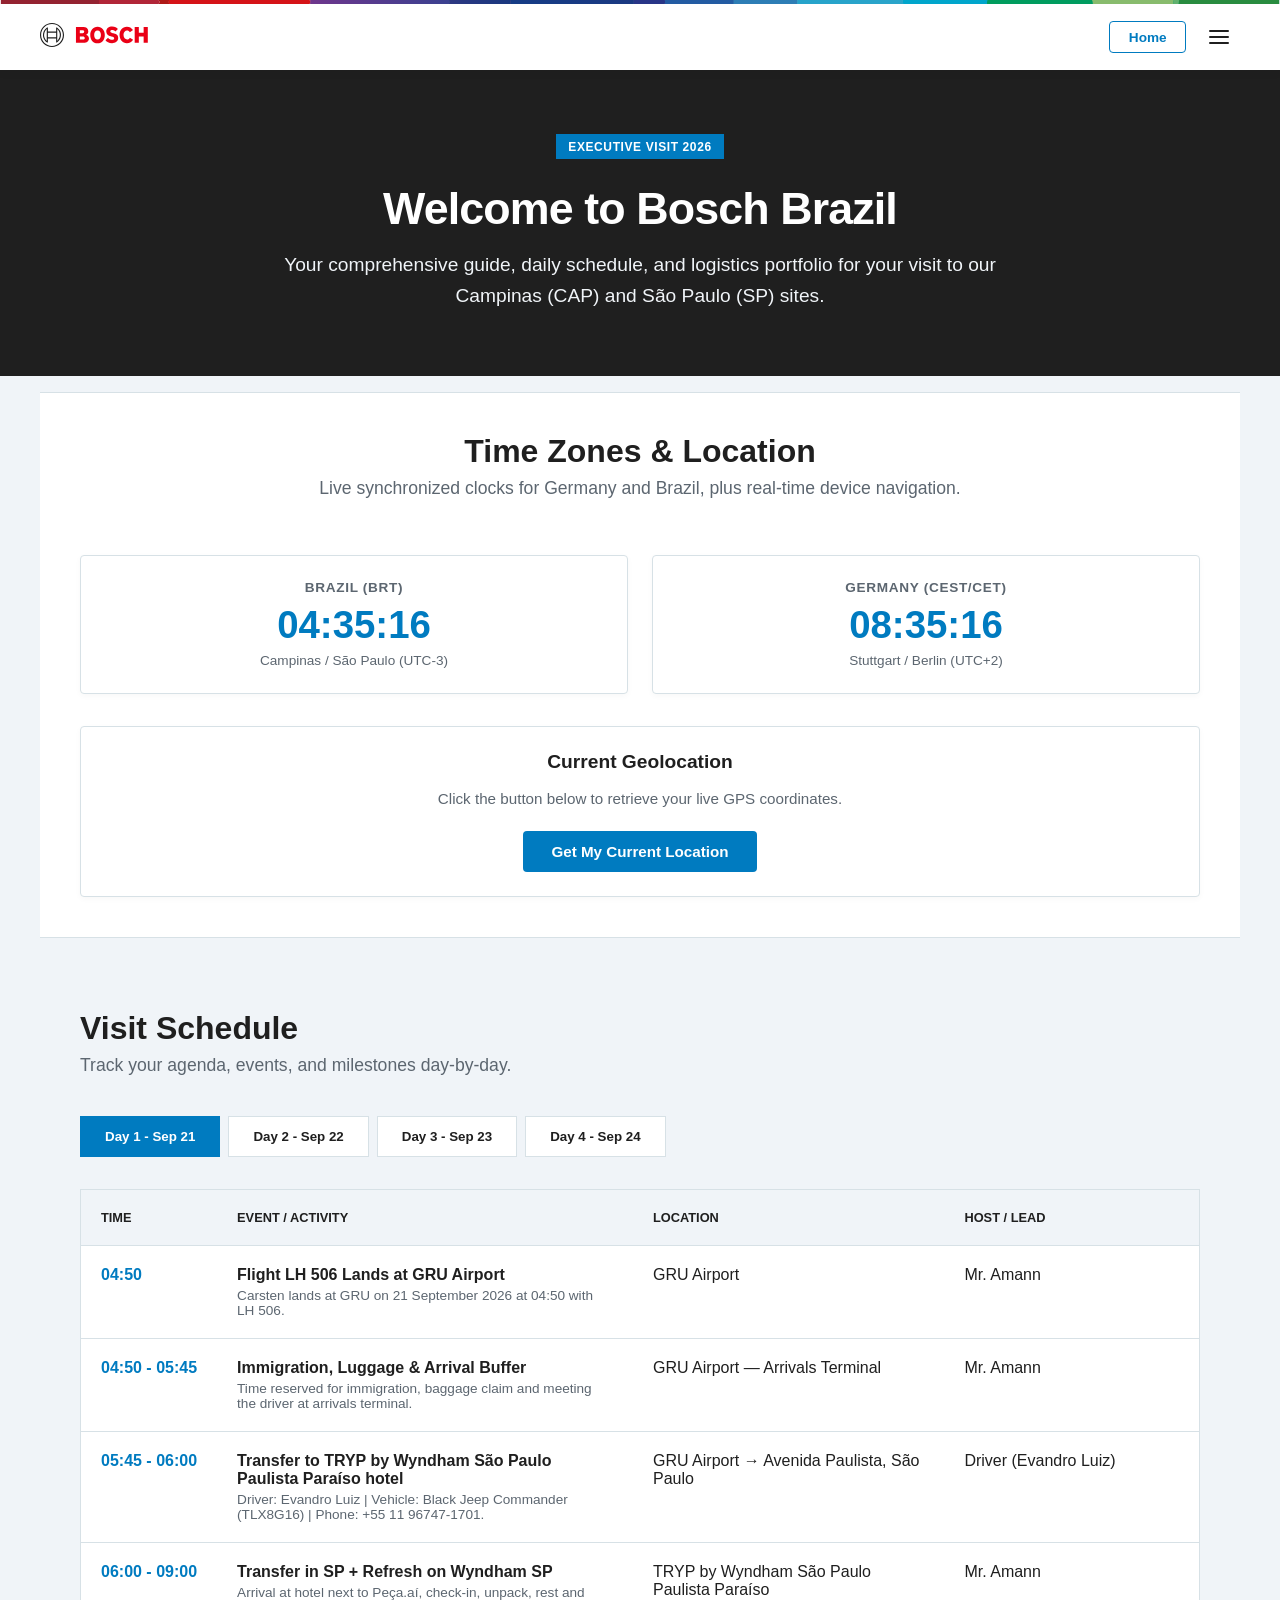
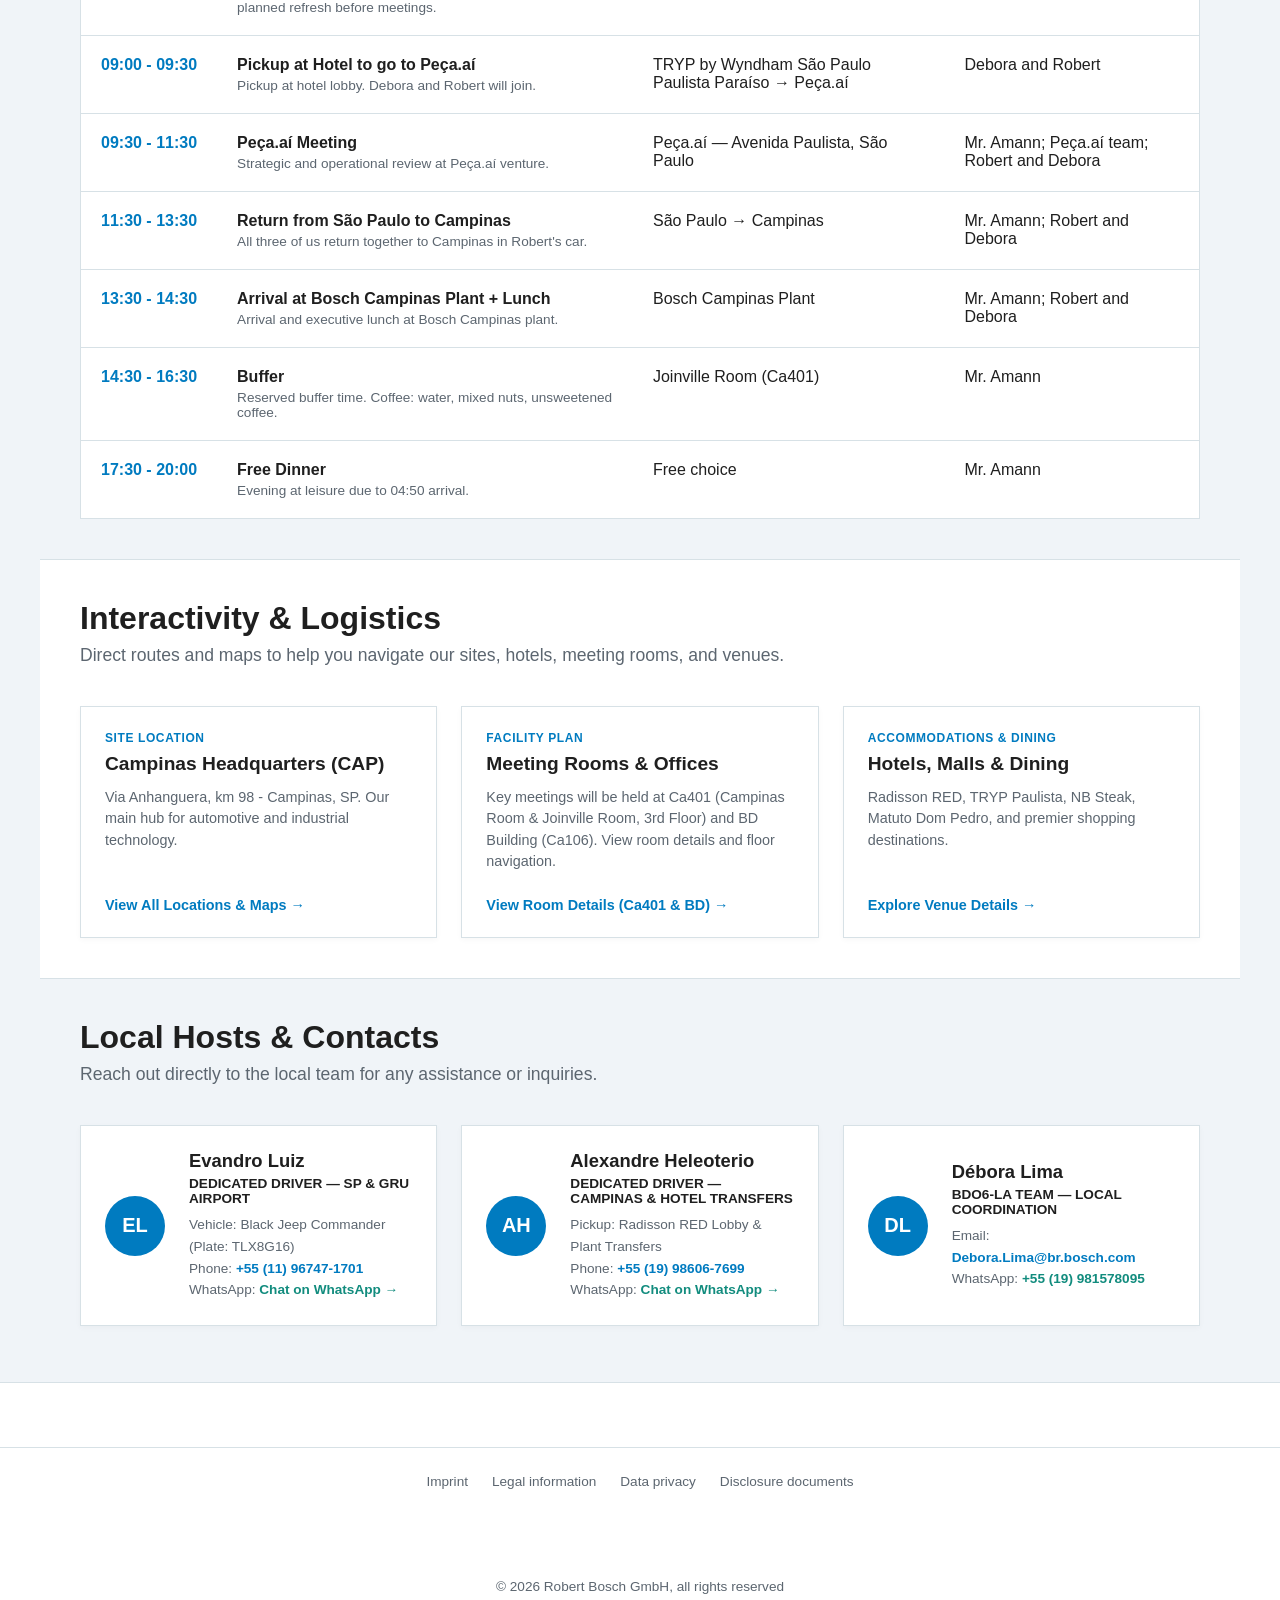
==== commit f900899c: "update" ====
--- a/index.html
+++ b/index.html
@@ -8,7 +8,7 @@
 </head>
 <body>
 
-    <!-- CABEÇALHO BOSCH -->
+    <!-- BOSCH HEADER -->
     <header class="frontend-kit__header o-minimal-header -detached">
         <div class="o-minimal-header__supergraphic"></div>
 
@@ -22,7 +22,7 @@
 
             <div class="o-minimal-header__controls">
                 <a href="index.html" class="home-button">Home</a>
-                <button class="o-minimal-header__toggle" id="menuToggle" aria-label="Abrir Menu de Navegação" aria-expanded="false" onclick="toggleNavMenu()">
+                <button class="o-minimal-header__toggle" id="menuToggle" aria-label="Open Navigation Menu" aria-expanded="false" onclick="toggleNavMenu()">
                     <span class="hamburger-icon" aria-hidden="true">
                         <span class="hamburger-bar"></span>
                         <span class="hamburger-bar"></span>
@@ -41,7 +41,7 @@
         </div>
     </header>
 
-    <!-- BANNER DE BOAS-VINDAS -->
+    <!-- WELCOME BANNER -->
     <section class="executive-banner">
         <div class="executive-banner__overlay"></div>
         <div class="executive-banner__content">
@@ -51,10 +51,10 @@
         </div>
     </section>
 
-    <!-- CONTEÚDO PRINCIPAL -->
+    <!-- MAIN CONTENT -->
     <main class="main-content">
 
-        <!-- PAINEL DE FUSO HORÁRIO E GEOLOCALIZAÇÃO -->
+        <!-- TIME ZONE & GEOLOCATION PANEL -->
         <section class="section-container bg-white" style="margin-bottom: 2rem;">
             <div class="dashboard-panel">
                 <div class="section-title" style="text-align: center; margin-bottom: 1.5rem;">
@@ -83,14 +83,14 @@
             </div>
         </section>
 
-        <!-- SEÇÃO 1: CRONOGRAMA POR DIA (SCHEDULE) -->
+        <!-- SECTION 1: VISIT SCHEDULE -->
         <section id="schedule" class="section-container">
             <div class="section-title">
                 <h2>Visit Schedule</h2>
                 <p>Track your agenda, events, and milestones day-by-day.</p>
             </div>
 
-            <!-- Botões das Abas -->
+            <!-- Tab Buttons -->
             <div class="day-selector">
                 <button class="day-tab active" onclick="showDay(event, 'day-1-content')">Day 1 - Sep 21</button>
                 <button class="day-tab" onclick="showDay(event, 'day-2-content')">Day 2 - Sep 22</button>
@@ -98,7 +98,7 @@
                 <button class="day-tab" onclick="showDay(event, 'day-4-content')">Day 4 - Sep 24</button>
             </div>
 
-            <!-- DIA 1 -->
+            <!-- DAY 1 -->
             <div id="day-1-content" class="schedule-table-wrapper day-content">
                 <table class="schedule-table">
                     <thead>
@@ -106,19 +106,20 @@
                     </thead>
                     <tbody>
                         <tr><td class="time-col">04:50</td><td><strong>Flight LH 506 Lands at GRU Airport</strong><br><small>Carsten lands at GRU on 21 September 2026 at 04:50 with LH 506.</small></td><td>GRU Airport</td><td>Mr. Amann</td></tr>
-                        <tr><td class="time-col">04:50 - 05:45</td><td><strong>Immigration, Luggage & Arrival Buffer</strong><br><small>Time reserved for immigration, luggage collection and meeting the driver.</small></td><td>GRU Airport — Arrivals Terminal</td><td>Mr. Amann</td></tr>
-                        <tr><td class="time-col">05:45 - 06:00</td><td><strong>Transfer to TRYP by Wyndham São Paulo Paulista Paraíso hotel</strong><br><small>Motorista: Evandro Luiz | Veículo: Jeep Commander preto (TLX8G16) | Celular: +55 11 96747-1701.</small></td><td>GRU Airport &rarr; Avenida Paulista, São Paulo</td><td>Driver (Evandro Luiz)</td></tr>
-                        <tr><td class="time-col">09:00 - 09:30</td><td><strong>Pickup at Hotel to go to Peça.aí</strong><br><small>Pickup at hotel lobby. Debora and Robert will join.</small></td><td>TRYP by Wyndham São Paulo Paulista Paraíso &rarr; Peça.aí</td><td>Debora and Robert</td></tr>
-                        <tr><td class="time-col">09:30 - 11:30</td><td><strong>Peça.aí Meeting</strong><br><small>Strategic and operational review at Peça.aí venture.</small></td><td>Peça.aí — Avenida Paulista, São Paulo</td><td>Mr. Amann; Peça.aí team; Robert and Debora</td></tr>
+                        <tr><td class="time-col">04:50 - 05:45</td><td><strong>Immigration, Luggage & Arrival Buffer</strong><br><small>Time reserved for immigration, baggage claim and meeting the driver.</small></td><td>GRU Airport — Arrivals Terminal</td><td>Mr. Amann</td></tr>
+                        <tr><td class="time-col">05:45 - 06:00</td><td><strong>Transfer to TRYP by Wyndham São Paulo Paulista Paraíso hotel</strong><br><small>Driver: Evandro Luiz | Vehicle: Black Jeep Commander (Plate: TLX8G16) | Phone: +55 11 96747-1701.</small></td><td>GRU Airport &rarr; Avenida Paulista, São Paulo</td><td>Driver (Evandro Luiz)</td></tr>
+                        <tr class="highlight-row"><td class="time-col">06:00 - 09:00</td><td><strong>Transfer in SP + Refresh on Wyndham SP</strong><br><small>Arrival at hotel next to Peça.aí, check-in, unpack, rest and planned refresh before meetings.</small></td><td>TRYP by Wyndham São Paulo Paulista Paraíso</td><td>Mr. Amann</td></tr>
+                        <tr><td class="time-col">09:00 - 09:30</td><td><strong>Pickup at Hotel to go to Peça.aí</strong><br><small>Pickup at hotel lobby. Debora and Robert will join (traffic buffer accounted for).</small></td><td>TRYP by Wyndham SP &rarr; Peça.aí</td><td>Debora and Robert</td></tr>
+                        <tr><td class="time-col">09:30 - 11:30</td><td><strong>Peça.aí Meeting</strong><br><small>Strategic and operational review at Peça.aí venture on Avenida Paulista.</small></td><td>Peça.aí — Avenida Paulista, São Paulo</td><td>Mr. Amann; Peça.aí team; Robert and Debora</td></tr>
                         <tr><td class="time-col">11:30 - 13:30</td><td><strong>Return from São Paulo to Campinas</strong><br><small>All three of us return together to Campinas in Robert's car.</small></td><td>São Paulo &rarr; Campinas</td><td>Mr. Amann; Robert and Debora</td></tr>
                         <tr><td class="time-col">13:30 - 14:30</td><td><strong>Arrival at Bosch Campinas Plant + Lunch</strong><br><small>Arrival and executive lunch at Bosch Campinas plant.</small></td><td>Bosch Campinas Plant</td><td>Mr. Amann; Robert and Debora</td></tr>
-                        <tr class="highlight-row"><td class="time-col">14:30 - 16:30</td><td><strong>Buffer</strong><br><small>Reserved buffer time. Coffee: água, castanha, café sem açúcar.</small></td><td>Joinville Room (Ca401)</td><td>Mr. Amann</td></tr>
-                        <tr><td class="time-col">17:30 - 20:00</td><td><strong>Free Dinner</strong><br><small>Evening at leisure due to 04:50 arrival.</small></td><td>Free choice</td><td>Mr. Amann</td></tr>
-                    </tbody>
-                </table>
-            </div>
-
-            <!-- DIA 2 -->
+                        <tr class="highlight-row"><td class="time-col">14:30 - 16:30</td><td><strong>Buffer</strong><br><small>Reserved buffer time. Coffee break: water, mixed nuts, unsweetened coffee.</small></td><td>Joinville Room (Ca401)</td><td>Mr. Amann</td></tr>
+                        <tr><td class="time-col">17:30 - 20:00</td><td><strong>Free Dinner</strong><br><small>Evening at leisure due to early 04:50 arrival.</small></td><td>Free choice</td><td>Mr. Amann</td></tr>
+                    </tbody>
+                </table>
+            </div>
+
+            <!-- DAY 2 -->
             <div id="day-2-content" class="schedule-table-wrapper day-content" style="display:none;">
                 <table class="schedule-table">
                     <thead>
@@ -127,19 +128,19 @@
                     <tbody>
                         <tr><td class="time-col">07:30 - 08:00</td><td><strong>Driver Pickup at Hotel Lobby</strong><br><small>Driver: Alexandre Heleoterio (+55 19 98606-7699). Pickup at Radisson Red lobby, arriving at Bosch at 08:00.</small></td><td>Radisson Red Campinas &rarr; Bosch Campinas</td><td>Driver (Alexandre Heleoterio)</td></tr>
                         <tr class="highlight-row"><td class="time-col">08:00 - 09:00</td><td><strong>Buffer for Germany Calls</strong><br><small>Protected time for calls with Germany.</small></td><td>Joinville Room (Ca401)</td><td>Mr. Amann</td></tr>
-                        <tr><td class="time-col">09:00 - 10:00</td><td><strong>BDO6-LA Team Meet & Greet</strong><br><small>Coffee: pão de queijo, castanha, café e água com gás.</small></td><td>Campinas Room (Ca401)</td><td>BDO6-LA Team + Carsten</td></tr>
+                        <tr><td class="time-col">09:00 - 10:00</td><td><strong>BDO6-LA Team Meet & Greet</strong><br><small>Coffee: Brazilian cheese bread (pão de queijo), nuts, coffee and sparkling water.</small></td><td>Campinas Room (Ca401)</td><td>BDO6-LA Team + Carsten</td></tr>
                         <tr><td class="time-col">10:00 - 11:00</td><td><strong>BDO6 LA Key results</strong><br><small>Presentation of key achievements and regional metrics.</small></td><td>Campinas Room (Ca401)</td><td>BDO6-LA Team + Carsten</td></tr>
-                        <tr><td class="time-col">11:00 - 11:30</td><td><strong>BDO6-LA Team Session</strong><br><small>Focused exchange on ways of working, priorities, and expected contribution. Coffee: salada de fruta, mini lanches.</small></td><td>Campinas Room (Ca401)</td><td>BDO6-LA Team + Carsten</td></tr>
+                        <tr><td class="time-col">11:00 - 11:30</td><td><strong>BDO6-LA Team Session</strong><br><small>Focused exchange on ways of working, priorities, and expected contribution. Coffee: fruit salad, nuts, mini sandwiches, mini cupcakes.</small></td><td>Campinas Room (Ca401)</td><td>BDO6-LA Team + Carsten</td></tr>
                         <tr><td class="time-col">11:30 - 13:00</td><td><strong>Lunch</strong><br><small>Lunch with the BDO6-LA team.</small></td><td>Bosch Canteen</td><td>BDO6-LA Team</td></tr>
                         <tr><td class="time-col">13:15 - 14:00</td><td><strong>MA/BD direction</strong><br><small>Strategic direction review.</small></td><td>Campinas Room (Ca401)</td><td>BDO6-LA Team + Carsten</td></tr>
                         <tr><td class="time-col">14:00 - 16:00</td><td><strong>Townhall with MA-LA associates</strong><br><small>Focus on AI and regional transformation.</small></td><td>Campinas Room (Ca401)</td><td>MA-LA Associates</td></tr>
                         <tr><td class="time-col">16:00 - 17:00</td><td><strong>Wrap-up Session</strong><br><small>Review the day's discussions, capture key takeaways and confirm next steps.</small></td><td>Campinas Room (Ca401)</td><td>BDO6-LA Team + Carsten</td></tr>
-                        <tr><td class="time-col">17:00 - 20:00</td><td><strong>Dinner with LA BDO team</strong><br><small>Matuto - Dom Pedro Mall - Barbecue house.</small></td><td>Matuto Churrascaria (Dom Pedro Mall)</td><td>BDO6-LA Team + Carsten</td></tr>
-                    </tbody>
-                </table>
-            </div>
-
-            <!-- DIA 3 -->
+                        <tr><td class="time-col">17:00 - 20:00</td><td><strong>Dinner with LA BDO team</strong><br><small>Matuto Steakhouse - Dom Pedro Mall.</small></td><td>Matuto Churrascaria (Dom Pedro Mall)</td><td>BDO6-LA Team + Carsten</td></tr>
+                    </tbody>
+                </table>
+            </div>
+
+            <!-- DAY 3 -->
             <div id="day-3-content" class="schedule-table-wrapper day-content" style="display:none;">
                 <table class="schedule-table">
                     <thead>
@@ -152,30 +153,29 @@
                         <tr><td class="time-col">10:00 - 10:10</td><td><strong>Walk from Ca401 to the BD Building</strong><br><small>Host accompanies Mr. Carsten to BD Building (Ca106).</small></td><td>Ca401 &rarr; BD Building (Ca106)</td><td>Host team</td></tr>
                         <tr><td class="time-col">10:10 - 10:30</td><td><strong>Coffee Break & Team Introductions</strong><br><small>Welcome coffee in the BD building and introductions to colleagues from the IT support area.</small></td><td>BD Building (Ca106)</td><td>IT Support Team & host team</td></tr>
                         <tr><td class="time-col">10:30 - 11:30</td><td><strong>BD Strategic view - G7 presentation</strong><br><small>Presentation of G7 strategic view.</small></td><td>BD room (Ca106)</td><td>BD Team</td></tr>
-                        <tr><td class="time-col">11:30 - 12:00</td><td><strong>BD area tour</strong><br><small>Guided visit across BD area facilities with architectural overview.</small></td><td>BD room (Ca106)</td><td>Fernanda Borghi; Mr. Amann; Debora</td></tr>
-                        <tr><td class="time-col">12:00 - 13:15</td><td><strong>Lunch</strong><br><small>Executive lunch.</small></td><td>Bosch Canteen</td><td>Host team</td></tr>
+                        <tr><td class="time-col">11:30 - 12:00</td><td><strong>BD area tour</strong><br><small>Guided visit across BD area facilities with architectural overview by Fernando Camargo.</small></td><td>BD room (Ca106)</td><td>Fernanda Borghi; Mr. Amann; Debora; Fernando Camargo</td></tr>
+                        <tr><td class="time-col">12:00 - 13:15</td><td><strong>Lunch</strong><br><small>Executive lunch with squad leadership.</small></td><td>Bosch Canteen</td><td>Host team & Fernanda Borghi</td></tr>
                         <tr><td class="time-col">13:15 - 14:30</td><td><strong>Digital Strategy & Innovation Portfolio: Local Value, Global Potential</strong><br><small>Present the Data Driven Company vision, DXF and local-module landscape, achievements, and rollouts.</small></td><td>BD room (Ca106)</td><td>Gabriela Juliani</td></tr>
                         <tr><td class="time-col">14:30 - 15:30</td><td><strong>Delivery Excellence: Efficiency MA@LA Squad / BoosterTeam LA</strong><br><small>Automation, Capacity Recovery & Predictability.</small></td><td>BD room (Ca106)</td><td>Rodrigo Rangel, Fernanda Borghi, Matheus Accorsi</td></tr>
                         <tr><td class="time-col">15:30 - 16:15</td><td><strong>Roadmap 26-27</strong><br><small>Future deliverables and pipeline review.</small></td><td>BD room (Ca106)</td><td>Débora Lima</td></tr>
                         <tr><td class="time-col">16:15 - 17:00</td><td><strong>Day 3 Wrap-Up and feedback Scale or Stop</strong><br><small>Consolidated evaluation of presented topics.</small></td><td>BD room (Ca106)</td><td>Same team</td></tr>
                         <tr><td class="time-col">17:00 - 17:30</td><td><strong>End of Day 3</strong><br><small>Closing remarks.</small></td><td>Joinville Room (Ca401)</td><td>Mr. Amann</td></tr>
-                        <tr><td class="time-col">17:30 - 18:00</td><td><strong>Wrap Up Visit - Open dialogue</strong><br><small>Open dialogue and visit wrap-up including Robert Hilbert and Anderson Espricigo.</small></td><td>Robert's Room</td><td>Hilbert Robert (MA/RP-LA); Espricigo Anderson (MA/COR-LA)</td></tr>
-                        <tr><td class="time-col">17:30 - 20:00</td><td><strong>Dinner at NB Steak house</strong><br><small>Dinner at NB Steak house (or Enoteca Olivetto). Participants: Mr. Amann, Debora Lima, Robert Hilbert, Anderson Espricigo, Carlos Francklin.</small></td><td>NB Steak house</td><td>Mr. Amann, Debora, Robert, Anderson, Francklin</td></tr>
-                    </tbody>
-                </table>
-            </div>
-
-            <!-- DIA 4 -->
+                        <tr><td class="time-col">17:30 - 18:00</td><td><strong>Wrap Up Visit - Open dialogue</strong><br><small>Open dialogue and visit wrap-up including Robert Hilbert and Anderson Espricigo.</small></td><td>Robert's Room</td><td>Hilbert Robert (MA/RP-LA); Espricigo Anderson (MA/COR-LA); Mr. Amann</td></tr>
+                        <tr><td class="time-col">17:30 - 20:00</td><td><strong>Dinner at NB Steak house</strong><br><small>Dinner at NB Steak house. Transfer departs at 18:00. Participants: Mr. Amann, Debora Lima, Robert Hilbert, Anderson Espricigo, Carlos Francklin.</small></td><td>NB Steak house</td><td>Mr. Amann, Debora, Robert, Anderson, Francklin</td></tr>
+                    </tbody>
+                </table>
+            </div>
+
+            <!-- DAY 4 -->
             <div id="day-4-content" class="schedule-table-wrapper day-content" style="display:none;">
                 <table class="schedule-table">
                     <thead>
                         <tr><th>Time</th><th>Event / Activity</th><th>Location</th><th>Host / Lead</th></tr>
                     </thead>
                     <tbody>
-                        <tr><td class="time-col">07:30 - 08:00</td><td><strong>Driver Pickup at Hotel Lobby</strong><br><small>Driver pickup at 07:30 in the Radisson Red Campinas lobby, arriving at Bosch at 08:00.</small></td><td>Radisson Red Campinas &rarr; Bosch Campinas</td><td>Driver</td></tr>
-                        <tr class="highlight-row"><td class="time-col">08:00 - 08:30</td><td><strong>Buffer for Germany Calls</strong><br><small>Protected time for calls with Germany.</small></td><td>Joinville Room (Ca401)</td><td>Mr. Amann</td></tr>
-                        <tr><td class="time-col">08:30 - 09:30</td><td><strong>Day 3 Recap and feedback</strong><br><small>Debrief and session consolidation.</small></td><td>Joinville Room (Ca401)</td><td>BDO6-LA Team + Carsten</td></tr>
-                        <tr><td class="time-col">09:30 - 11:00</td><td><strong>Mr. Carsten Feedback & Strategic Alignment</strong><br><small>Final feedback, directions and regional goals.</small></td><td>Joinville Room (Ca401)</td><td>Mr. Amann</td></tr>
+                        <tr><td class="time-col">08:00 - 08:30</td><td><strong>Driver Pickup at Hotel Lobby</strong><br><small>Driver pickup at 07:30 in the Radisson Red Campinas lobby, arriving at Bosch at 08:30 (due to check-out time).</small></td><td>Radisson Red Campinas &rarr; Bosch Campinas</td><td>Driver</td></tr>
+                        <tr class="highlight-row"><td class="time-col">08:30 - 09:30</td><td><strong>Buffer for Germany Calls</strong><br><small>Protected time for calls with Germany. Coffee service: water, mixed nuts, unsweetened coffee.</small></td><td>Joinville Room (Ca401)</td><td>Mr. Amann</td></tr>
+                        <tr><td class="time-col">09:30 - 11:30</td><td><strong>Day 3 Recap & Strategic Alignment</strong><br><small>Session debrief, consolidation, and Mr. Carsten's final feedback, directions and regional goals. Coffee with/without sugar, sparkling water and mixed nuts.</small></td><td>Joinville Room (Ca401)</td><td>BDO6-LA Team + Carsten</td></tr>
                         <tr><td class="time-col">11:30 - 12:30</td><td><strong>Lunch</strong><br><small>Lunch before departure.</small></td><td>Bosch Canteen</td><td>Mr. Amann</td></tr>
                         <tr><td class="time-col">13:00 - 15:30</td><td><strong>Transfer to GRU Airport</strong><br><small>Departure transfer at 13:00 for flight LH 507, departing GRU at 18:10. Confirm vehicle and terminal.</small></td><td>Bosch Campinas &rarr; GRU Airport</td><td>Driver</td></tr>
                     </tbody>
@@ -183,7 +183,7 @@
             </div>
         </section>
 
-        <!-- SEÇÃO 2: LOGÍSTICA E LINKS -->
+        <!-- SECTION 2: LOGISTICS AND INTERACTION -->
         <section id="logistics" class="section-container bg-white">
             <div class="section-title">
                 <h2>Interactivity & Logistics</h2>
@@ -213,26 +213,26 @@
             </div>
         </section>
 
-        <!-- SEÇÃO 3: CONTATOS LOCAIS -->
+        <!-- SECTION 3: LOCAL CONTACTS -->
         <section id="contacts" class="section-container">
             <div class="section-title">
                 <h2>Local Hosts & Contacts</h2>
                 <p>Reach out directly to the local team for any assistance or inquiries.</p>
             </div>
             <div class="hosts-grid">
-                <!-- 1. Motorista São Paulo (Evandro Luiz) -->
+                <!-- 1. Dedicated Driver SP (Evandro Luiz) -->
                 <div class="host-profile-card">
                     <div class="host-avatar">EL</div>
                     <div class="host-details">
                         <h3>Evandro Luiz</h3>
                         <span class="host-role">Dedicated Driver — SP & GRU Airport</span>
-                        <p class="host-contact">Vehicle: Jeep Commander black (Plate: TLX8G16)</p>
+                        <p class="host-contact">Vehicle: Black Jeep Commander (Plate: TLX8G16)</p>
                         <p class="host-contact">Phone: <a href="tel:+5511967471701" class="host-link">+55 (11) 96747-1701</a></p>
                         <p class="host-contact">WhatsApp: <a href="https://wa.me/5511967471701" target="_blank" rel="noopener noreferrer" class="host-link host-whatsapp-link">Chat on WhatsApp &rarr;</a></p>
                     </div>
                 </div>
 
-                <!-- 2. Motorista Campinas (Alexandre Heleoterio) -->
+                <!-- 2. Dedicated Driver Campinas (Alexandre Heleoterio) -->
                 <div class="host-profile-card">
                     <div class="host-avatar">AH</div>
                     <div class="host-details">
@@ -258,7 +258,7 @@
         </section>
     </main>
 
-    <!-- FOOTER OFICIAL BOSCH -->
+    <!-- BOSCH MINIMAL FOOTER -->
     <footer class="o-footer -minimal">
         <hr class="a-divider"/>
         <div class="e-container">
@@ -279,4 +279,4 @@
 
     <script src="script.js"></script>
 </body>
-</html>+</html>
--- a/style.css
+++ b/style.css
@@ -9,7 +9,7 @@
   --bosch-blue-light: #eff5f9;
   --bosch-blue-dark: #005a9c;
   --bosch-gray-light: #f0f4f8;
-  --bosch-gray-bg: #f9fbfd;
+  --bosch-gray-bg: #ffffff;
   --bosch-gray-border: #d7e1e6;
   --bosch-gray-text: #5c6670;
   --bosch-white: #ffffff;
@@ -280,11 +280,12 @@
 }
 
 .clock-card {
-  background-color: var(--bosch-gray-bg);
+  background-color: var(--bosch-white);
   border: 1px solid var(--bosch-gray-border);
   padding: 1.5rem;
   text-align: center;
   border-radius: 4px;
+  box-shadow: 0 2px 6px rgba(0, 0, 0, 0.03);
 }
 
 .clock-card__label {
@@ -311,11 +312,12 @@
 }
 
 .geo-panel {
-  background-color: var(--bosch-gray-bg);
+  background-color: var(--bosch-white);
   border: 1px solid var(--bosch-gray-border);
   padding: 1.5rem;
   text-align: center;
   border-radius: 4px;
+  box-shadow: 0 2px 6px rgba(0, 0, 0, 0.03);
 }
 
 .geo-panel h3 {
@@ -371,20 +373,61 @@
   border-color: var(--bosch-blue);
 }
 
-/* --- TABELA DA AGENDA --- */
+/* --- TABELA DA AGENDA (DESKTOP) --- */
 .schedule-table-wrapper {
   background-color: var(--bosch-white);
   border: 1px solid var(--bosch-gray-border);
   overflow-x: auto;
 }
 
-.schedule-table { width: 100%; border-collapse: collapse; text-align: left; }
-.schedule-table th, .schedule-table td { padding: 1.25rem; border-bottom: 1px solid var(--bosch-gray-border); vertical-align: top; }
-.schedule-table tr:last-child td { border-bottom: none; }
-.schedule-table th { background-color: var(--bosch-gray-light); font-weight: 700; font-size: 0.8rem; text-transform: uppercase; }
-.time-col { font-weight: 700; color: var(--bosch-blue); white-space: nowrap; }
-.schedule-table td small { display: block; margin-top: 0.25rem; color: var(--bosch-gray-text); font-size: 0.85rem; }
-.highlight-row { background-color: #f0f6fa; border-left: 4px solid var(--bosch-blue); }
+.schedule-table { 
+  width: 100%; 
+  border-collapse: collapse; 
+  text-align: left; 
+  background-color: var(--bosch-white); 
+}
+
+.schedule-table th, .schedule-table td { 
+  padding: 1.25rem; 
+  border-bottom: 1px solid var(--bosch-gray-border); 
+  vertical-align: top; 
+  background-color: var(--bosch-white);
+}
+
+.schedule-table tr:last-child td { 
+  border-bottom: none; 
+}
+
+.schedule-table th { 
+  background-color: var(--bosch-gray-light); 
+  font-weight: 700; 
+  font-size: 0.8rem; 
+  text-transform: uppercase; 
+}
+
+.time-col { 
+  font-weight: 700; 
+  color: var(--bosch-blue); 
+  white-space: nowrap; 
+}
+
+.schedule-table td small { 
+  display: block; 
+  margin-top: 0.25rem; 
+  color: var(--bosch-gray-text); 
+  font-size: 0.85rem; 
+}
+
+/* Linhas destacadas (highlight-row): fundo 100% branco e sem barra azul lateral */
+.schedule-table tr.highlight-row { 
+  background-color: var(--bosch-white) !important; 
+  border-left: none !important; 
+}
+
+.schedule-table tr.highlight-row td { 
+  background-color: var(--bosch-white) !important; 
+  border-left: none !important; 
+}
 
 /* --- GRADES DE LOGÍSTICA E CONTATOS --- */
 .logistics-grid, .hosts-grid {
@@ -393,26 +436,152 @@
   gap: 1.5rem;
 }
 
-.logistics-card, .host-profile-card { border: 1px solid var(--bosch-gray-border); padding: 1.5rem; }
-.logistics-card { background-color: var(--bosch-gray-bg); display: flex; flex-direction: column; }
-.logistics-category { font-size: 0.75rem; font-weight: 700; text-transform: uppercase; color: var(--bosch-blue); letter-spacing: 0.05em; margin-bottom: 0.5rem; }
-.logistics-card h3 { margin: 0 0 0.75rem 0; font-size: 1.2rem; }
-.logistics-card p { color: var(--bosch-gray-text); line-height: 1.5; margin: 0 0 1.5rem 0; flex-grow: 1; font-size: 0.9rem; }
-.bosch-btn-secondary-link { color: var(--bosch-blue); text-decoration: none; font-weight: 700; font-size: 0.9rem; }
-.bosch-btn-secondary-link:hover { text-decoration: underline; color: var(--bosch-blue-dark); }
-
-.host-profile-card { background-color: var(--bosch-white); display: flex; align-items: center; gap: 1.5rem; }
-.host-avatar { background-color: var(--bosch-blue); color: var(--bosch-white); width: 60px; height: 60px; display: flex; align-items: center; justify-content: center; font-weight: 700; font-size: 1.25rem; border-radius: 50%; flex-shrink: 0; }
-.host-details h3 { margin: 0 0 0.25rem 0; font-size: 1.15rem; }
-.host-role { color: var(--bosch-black); font-size: 0.85rem; font-weight: 700; text-transform: uppercase; display: block; margin-bottom: 0.5rem; }
-.host-contact { margin: 0; font-size: 0.85rem; color: var(--bosch-gray-text); line-height: 1.6; }
-.host-link { color: var(--bosch-blue); text-decoration: none; font-weight: 600; transition: color 0.2s; }
-.host-link:hover { text-decoration: underline; color: var(--bosch-blue-dark); }
-.host-whatsapp-link { color: #128c7e; }
-.host-whatsapp-link:hover { color: #075e54; }
+.logistics-card, .host-profile-card { 
+  border: 1px solid var(--bosch-gray-border); 
+  padding: 1.5rem; 
+}
+
+.logistics-card { 
+  background-color: var(--bosch-white); 
+  display: flex; 
+  flex-direction: column; 
+  box-shadow: 0 2px 6px rgba(0, 0, 0, 0.03);
+}
+
+.logistics-category { 
+  font-size: 0.75rem; 
+  font-weight: 700; 
+  text-transform: uppercase; 
+  color: var(--bosch-blue); 
+  letter-spacing: 0.05em; 
+  margin-bottom: 0.5rem; 
+}
+
+.logistics-card h3 { 
+  margin: 0 0 0.75rem 0; 
+  font-size: 1.2rem; 
+}
+
+.logistics-card p { 
+  color: var(--bosch-gray-text); 
+  line-height: 1.5; 
+  margin: 0 0 1.5rem 0; 
+  flex-grow: 1; 
+  font-size: 0.9rem; 
+}
+
+.bosch-btn-secondary-link { 
+  color: var(--bosch-blue); 
+  text-decoration: none; 
+  font-weight: 700; 
+  font-size: 0.9rem; 
+}
+
+.bosch-btn-secondary-link:hover { 
+  text-decoration: underline; 
+  color: var(--bosch-blue-dark); 
+}
+
+.host-profile-card { 
+  background-color: var(--bosch-white); 
+  display: flex; 
+  align-items: center; 
+  gap: 1.5rem; 
+  box-shadow: 0 2px 6px rgba(0, 0, 0, 0.03);
+}
+
+.host-avatar { 
+  background-color: var(--bosch-blue); 
+  color: var(--bosch-white); 
+  width: 60px; 
+  height: 60px; 
+  display: flex; 
+  align-items: center; 
+  justify-content: center; 
+  font-weight: 700; 
+  font-size: 1.25rem; 
+  border-radius: 50%; 
+  flex-shrink: 0; 
+}
+
+.host-details h3 { 
+  margin: 0 0 0.25rem 0; 
+  font-size: 1.15rem; 
+}
+
+.host-role { 
+  color: var(--bosch-black); 
+  font-size: 0.85rem; 
+  font-weight: 700; 
+  text-transform: uppercase; 
+  display: block; 
+  margin-bottom: 0.5rem; 
+}
+
+.host-contact { 
+  margin: 0; 
+  font-size: 0.85rem; 
+  color: var(--bosch-gray-text); 
+  line-height: 1.6; 
+}
+
+.host-link { 
+  color: var(--bosch-blue); 
+  text-decoration: none; 
+  font-weight: 600; 
+  transition: color 0.2s; 
+}
+
+.host-link:hover { 
+  text-decoration: underline; 
+  color: var(--bosch-blue-dark); 
+}
+
+.host-whatsapp-link { 
+  color: #128c7e; 
+}
+
+.host-whatsapp-link:hover { 
+  color: #075e54; 
+}
 
 #bosch-logo-text { fill: var(--bosch-red); }
 #bosch-logo-anker { fill: var(--bosch-black); }
+
+/* --- BOTÃO DE RETORNO RESPONSIVO --- */
+.back-navigation-container {
+  margin-top: 3.5rem;
+  margin-bottom: 2rem;
+  text-align: center;
+  width: 100%;
+  display: flex;
+  justify-content: center;
+  box-sizing: border-box;
+}
+
+.back-visit-btn {
+  display: inline-flex;
+  align-items: center;
+  justify-content: center;
+  background-color: var(--bosch-blue);
+  color: var(--bosch-white);
+  border: 1px solid var(--bosch-blue);
+  text-decoration: none;
+  font-weight: 700;
+  font-size: 1rem;
+  padding: 0.9rem 2.5rem;
+  border-radius: 4px;
+  cursor: pointer;
+  transition: background-color 0.2s ease, border-color 0.2s ease, transform 0.15s ease;
+  box-sizing: border-box;
+  max-width: 100%;
+}
+
+.back-visit-btn:hover {
+  background-color: var(--bosch-blue-dark);
+  border-color: var(--bosch-blue-dark);
+  transform: translateY(-2px);
+}
 
 /* --- GRADE DE CARDS COM FOTOS (LOCATION.HTML) --- */
 .places-grid {
@@ -593,9 +762,154 @@
   .hosts-grid, .logistics-grid, .places-grid { grid-template-columns: 1fr; }
   .host-profile-card { flex-direction: column; text-align: center; }
   .o-footer__links { flex-direction: column; gap: 0.75rem; }
+
+  .back-navigation-container {
+    margin-top: 2.5rem;
+    padding: 0 1rem;
+  }
+  .back-visit-btn {
+    width: 100%;
+    font-size: 0.95rem;
+    padding: 0.85rem 1rem;
+    text-align: center;
+  }
+
+  /* --- TRANSFORMAÇÃO DA AGENDA EM CARDS NO MOBILE --- */
+  .schedule-table-wrapper {
+    background-color: transparent;
+    border: none;
+    overflow: visible;
+  }
+
+  .schedule-table {
+    display: block;
+    width: 100%;
+    background: transparent;
+  }
+
+  .schedule-table thead {
+    display: none; /* Oculta o cabeçalho de tabela clássica */
+  }
+
+  .schedule-table tbody {
+    display: flex;
+    flex-direction: column;
+    gap: 1rem;
+    width: 100%;
+  }
+
+  /* Cada linha da tabela vira um card moderno e independente */
+  .schedule-table tbody tr {
+    display: flex;
+    flex-direction: column;
+    background-color: var(--bosch-white) !important;
+    border: 1px solid var(--bosch-gray-border) !important;
+    border-radius: 6px;
+    padding: 1.25rem;
+    box-shadow: 0 2px 8px rgba(0, 0, 0, 0.04);
+    box-sizing: border-box;
+    width: 100%;
+  }
+
+  .schedule-table tbody tr.highlight-row {
+    background-color: var(--bosch-white) !important;
+    border-left: 1px solid var(--bosch-gray-border) !important;
+  }
+
+  .schedule-table tbody td {
+    display: block;
+    padding: 0.35rem 0;
+    border-bottom: none;
+    background-color: transparent !important;
+    font-size: 0.95rem;
+  }
+
+  /* Horário destacado no topo do card */
+  .schedule-table tbody td.time-col {
+    font-size: 1.1rem;
+    font-weight: 800;
+    color: var(--bosch-blue);
+    padding-bottom: 0.5rem;
+    margin-bottom: 0.5rem;
+    border-bottom: 1px solid var(--bosch-gray-border);
+  }
+
+  /* Evento / Título principal */
+  .schedule-table tbody td:nth-child(2) {
+    font-size: 1.05rem;
+    line-height: 1.5;
+    padding-bottom: 0.5rem;
+  }
+
+  .schedule-table tbody td:nth-child(2) strong {
+    color: var(--bosch-black);
+    display: block;
+    margin-bottom: 0.25rem;
+  }
+
+  .schedule-table tbody td:nth-child(2) small {
+    font-size: 0.88rem;
+    color: var(--bosch-gray-text);
+    line-height: 1.45;
+  }
+
+  /* Localização com ícone SVG (map.svg) */
+  .schedule-table tbody td:nth-child(3) {
+    font-size: 0.88rem;
+    color: var(--bosch-black);
+    display: flex;
+    align-items: center;
+    gap: 0.45rem;
+    flex-wrap: wrap;
+  }
+
+  .schedule-table tbody td:nth-child(3)::before {
+    content: "Location:";
+    display: inline-flex;
+    align-items: center;
+    padding-left: 1.35rem;
+    background-image: url('Assent/icons/map.svg');
+    background-repeat: no-repeat;
+    background-position: left center;
+    background-size: 15px 15px;
+    font-weight: 700;
+    color: var(--bosch-gray-text);
+    font-size: 0.8rem;
+    text-transform: uppercase;
+    flex-shrink: 0;
+  }
+
+  /* Responsável / Host com ícone SVG (people.svg) */
+  .schedule-table tbody td:nth-child(4) {
+    font-size: 0.88rem;
+    color: var(--bosch-black);
+    display: flex;
+    align-items: center;
+    gap: 0.45rem;
+    margin-top: 0.2rem;
+    flex-wrap: wrap;
+  }
+
+  .schedule-table tbody td:nth-child(4)::before {
+    content: "Host / Lead:";
+    display: inline-flex;
+    align-items: center;
+    padding-left: 1.35rem;
+    background-image: url('Assent/icons/people.svg');
+    background-repeat: no-repeat;
+    background-position: left center;
+    background-size: 15px 15px;
+    font-weight: 700;
+    color: var(--bosch-gray-text);
+    font-size: 0.8rem;
+    text-transform: uppercase;
+    flex-shrink: 0;
+  }
 }
 
 @media (max-width: 480px) {
   .day-selector { grid-template-columns: 1fr; }
-  .schedule-table th, .schedule-table td { padding: 0.85rem 0.65rem; font-size: 0.85rem; }
-}
+  .schedule-table tbody tr {
+    padding: 1rem;
+  }
+}
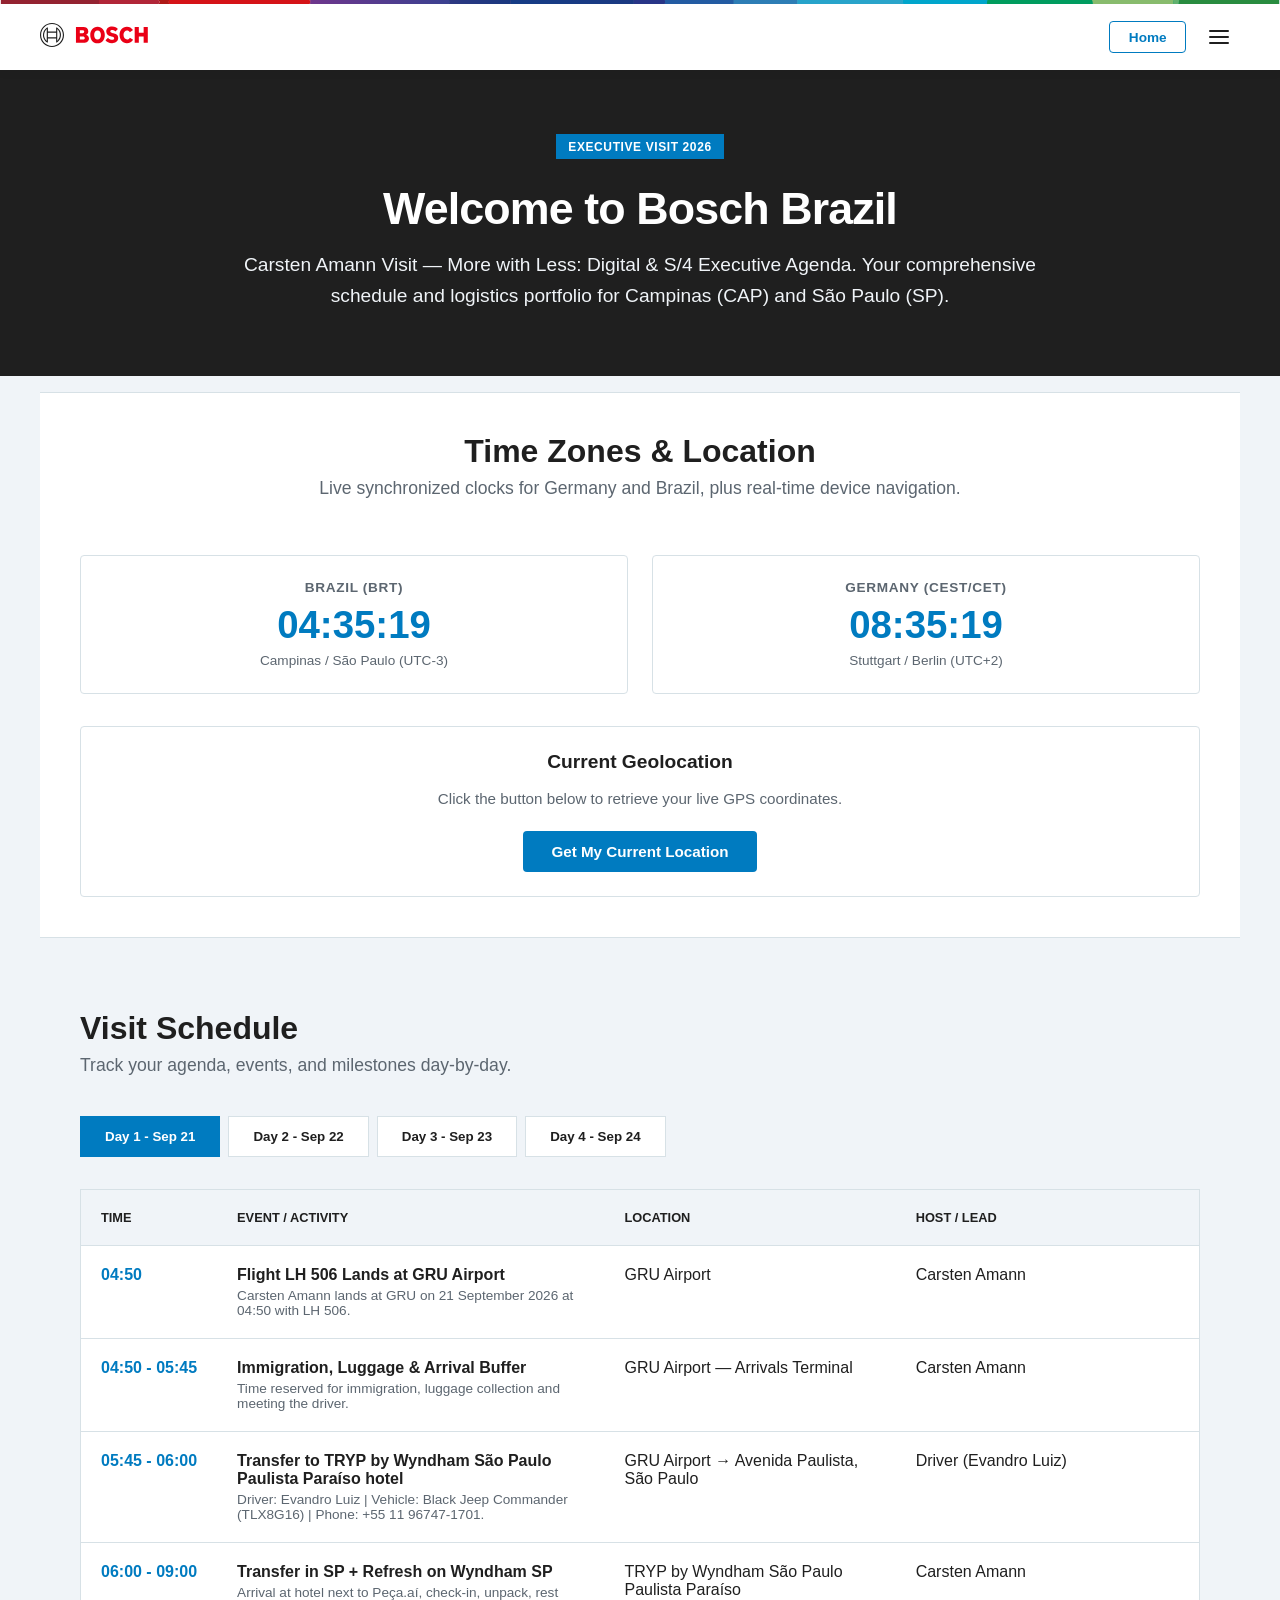
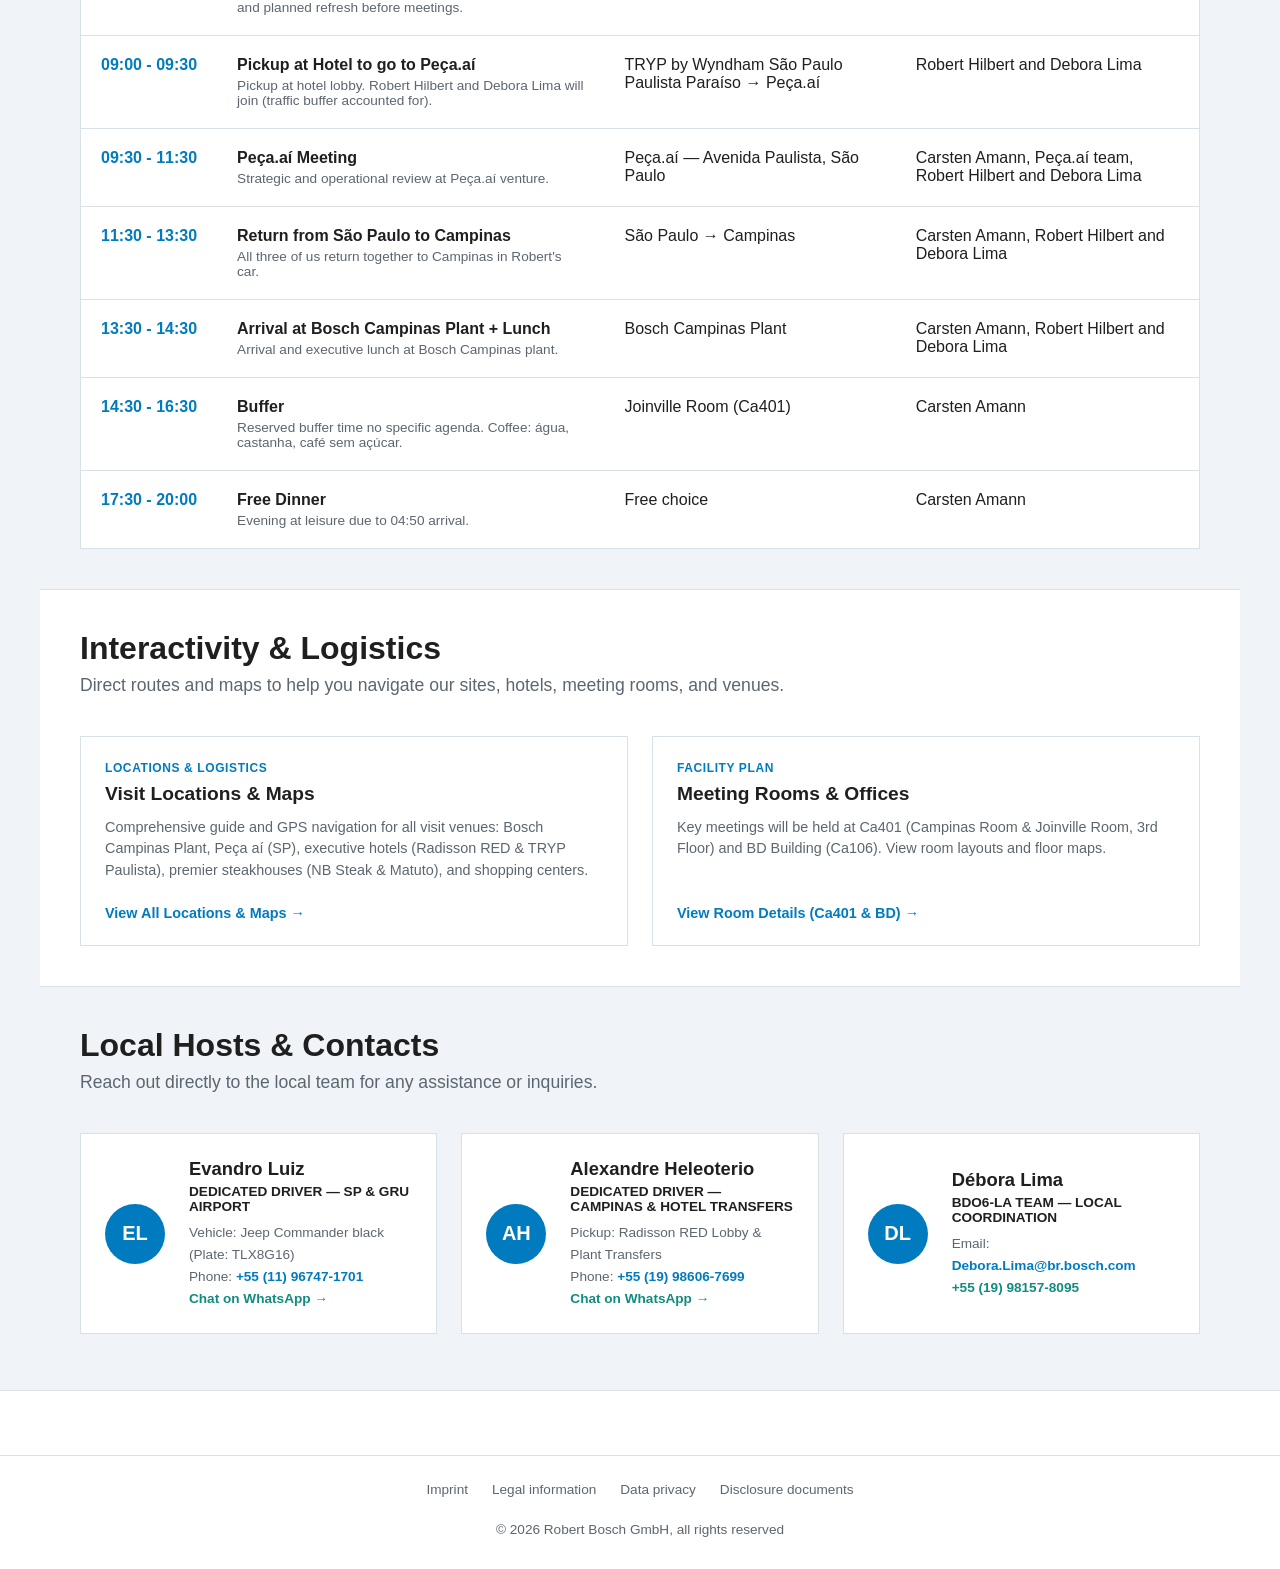
==== commit 379cd88a: "update" ====
--- a/index.html
+++ b/index.html
@@ -3,7 +3,7 @@
 <head>
     <meta charset="UTF-8">
     <meta name="viewport" content="width=device-width, initial-scale=1.0">
-    <title>Bosch Brazil - Executive Visit Schedule</title>
+    <title>Bosch Brazil - Executive Visit Schedule & Portfolio</title>
     <link rel="stylesheet" href="style.css">
 </head>
 <body>
@@ -21,7 +21,7 @@
             </a>
 
             <div class="o-minimal-header__controls">
-                <a href="index.html" class="home-button">Home</a>
+                <a href="#schedule" class="home-button">Home</a>
                 <button class="o-minimal-header__toggle" id="menuToggle" aria-label="Open Navigation Menu" aria-expanded="false" onclick="toggleNavMenu()">
                     <span class="hamburger-icon" aria-hidden="true">
                         <span class="hamburger-bar"></span>
@@ -41,20 +41,20 @@
         </div>
     </header>
 
-    <!-- WELCOME BANNER -->
+    <!-- BANNER DE BOAS-VINDAS -->
     <section class="executive-banner">
         <div class="executive-banner__overlay"></div>
         <div class="executive-banner__content">
             <span class="executive-banner__tag">Executive Visit 2026</span>
             <h1>Welcome to Bosch Brazil</h1>
-            <p>Your comprehensive guide, daily schedule, and logistics portfolio for your visit to our Campinas (CAP) and São Paulo (SP) sites.</p>
+            <p>Carsten Amann Visit — More with Less: Digital & S/4 Executive Agenda. Your comprehensive schedule and logistics portfolio for Campinas (CAP) and São Paulo (SP).</p>
         </div>
     </section>
 
-    <!-- MAIN CONTENT -->
+    <!-- CONTEÚDO PRINCIPAL -->
     <main class="main-content">
 
-        <!-- TIME ZONE & GEOLOCATION PANEL -->
+        <!-- PAINEL DE FUSO HORÁRIO E GEOLOCALIZAÇÃO -->
         <section class="section-container bg-white" style="margin-bottom: 2rem;">
             <div class="dashboard-panel">
                 <div class="section-title" style="text-align: center; margin-bottom: 1.5rem;">
@@ -78,161 +78,86 @@
                 <div class="geo-panel">
                     <h3>Current Geolocation</h3>
                     <p id="location-status" class="geo-panel__status">Click the button below to retrieve your live GPS coordinates.</p>
-                    <button id="get-location-btn" class="bosch-btn-primary">Get My Current Location</button>
-                </div>
-            </div>
-        </section>
-
-        <!-- SECTION 1: VISIT SCHEDULE -->
+                    <button id="get-location-btn" class="bosch-btn-primary" onclick="getCurrentLocation()">Get My Current Location</button>
+                </div>
+            </div>
+        </section>
+
+        <!-- CRONOGRAMA DINÂMICO (SCHEDULE) -->
         <section id="schedule" class="section-container">
             <div class="section-title">
                 <h2>Visit Schedule</h2>
                 <p>Track your agenda, events, and milestones day-by-day.</p>
             </div>
 
-            <!-- Tab Buttons -->
-            <div class="day-selector">
-                <button class="day-tab active" onclick="showDay(event, 'day-1-content')">Day 1 - Sep 21</button>
-                <button class="day-tab" onclick="showDay(event, 'day-2-content')">Day 2 - Sep 22</button>
-                <button class="day-tab" onclick="showDay(event, 'day-3-content')">Day 3 - Sep 23</button>
-                <button class="day-tab" onclick="showDay(event, 'day-4-content')">Day 4 - Sep 24</button>
-            </div>
-
-            <!-- DAY 1 -->
-            <div id="day-1-content" class="schedule-table-wrapper day-content">
+            <!-- Botões das Abas -->
+            <div class="day-selector" id="day-tabs-container">
+                <!-- Injetado dinamicamente -->
+            </div>
+
+            <!-- Tabela da Agenda -->
+            <div class="schedule-table-wrapper">
                 <table class="schedule-table">
                     <thead>
-                        <tr><th>Time</th><th>Event / Activity</th><th>Location</th><th>Host / Lead</th></tr>
+                        <tr>
+                            <th>Time</th>
+                            <th>Event / Activity</th>
+                            <th>Location</th>
+                            <th>Host / Lead</th>
+                        </tr>
                     </thead>
-                    <tbody>
-                        <tr><td class="time-col">04:50</td><td><strong>Flight LH 506 Lands at GRU Airport</strong><br><small>Carsten lands at GRU on 21 September 2026 at 04:50 with LH 506.</small></td><td>GRU Airport</td><td>Mr. Amann</td></tr>
-                        <tr><td class="time-col">04:50 - 05:45</td><td><strong>Immigration, Luggage & Arrival Buffer</strong><br><small>Time reserved for immigration, baggage claim and meeting the driver.</small></td><td>GRU Airport — Arrivals Terminal</td><td>Mr. Amann</td></tr>
-                        <tr><td class="time-col">05:45 - 06:00</td><td><strong>Transfer to TRYP by Wyndham São Paulo Paulista Paraíso hotel</strong><br><small>Driver: Evandro Luiz | Vehicle: Black Jeep Commander (Plate: TLX8G16) | Phone: +55 11 96747-1701.</small></td><td>GRU Airport &rarr; Avenida Paulista, São Paulo</td><td>Driver (Evandro Luiz)</td></tr>
-                        <tr class="highlight-row"><td class="time-col">06:00 - 09:00</td><td><strong>Transfer in SP + Refresh on Wyndham SP</strong><br><small>Arrival at hotel next to Peça.aí, check-in, unpack, rest and planned refresh before meetings.</small></td><td>TRYP by Wyndham São Paulo Paulista Paraíso</td><td>Mr. Amann</td></tr>
-                        <tr><td class="time-col">09:00 - 09:30</td><td><strong>Pickup at Hotel to go to Peça.aí</strong><br><small>Pickup at hotel lobby. Debora and Robert will join (traffic buffer accounted for).</small></td><td>TRYP by Wyndham SP &rarr; Peça.aí</td><td>Debora and Robert</td></tr>
-                        <tr><td class="time-col">09:30 - 11:30</td><td><strong>Peça.aí Meeting</strong><br><small>Strategic and operational review at Peça.aí venture on Avenida Paulista.</small></td><td>Peça.aí — Avenida Paulista, São Paulo</td><td>Mr. Amann; Peça.aí team; Robert and Debora</td></tr>
-                        <tr><td class="time-col">11:30 - 13:30</td><td><strong>Return from São Paulo to Campinas</strong><br><small>All three of us return together to Campinas in Robert's car.</small></td><td>São Paulo &rarr; Campinas</td><td>Mr. Amann; Robert and Debora</td></tr>
-                        <tr><td class="time-col">13:30 - 14:30</td><td><strong>Arrival at Bosch Campinas Plant + Lunch</strong><br><small>Arrival and executive lunch at Bosch Campinas plant.</small></td><td>Bosch Campinas Plant</td><td>Mr. Amann; Robert and Debora</td></tr>
-                        <tr class="highlight-row"><td class="time-col">14:30 - 16:30</td><td><strong>Buffer</strong><br><small>Reserved buffer time. Coffee break: water, mixed nuts, unsweetened coffee.</small></td><td>Joinville Room (Ca401)</td><td>Mr. Amann</td></tr>
-                        <tr><td class="time-col">17:30 - 20:00</td><td><strong>Free Dinner</strong><br><small>Evening at leisure due to early 04:50 arrival.</small></td><td>Free choice</td><td>Mr. Amann</td></tr>
+                    <tbody id="schedule-body">
+                        <!-- Renderizado pelo script.js -->
                     </tbody>
                 </table>
             </div>
-
-            <!-- DAY 2 -->
-            <div id="day-2-content" class="schedule-table-wrapper day-content" style="display:none;">
-                <table class="schedule-table">
-                    <thead>
-                        <tr><th>Time</th><th>Event / Activity</th><th>Location</th><th>Host / Lead</th></tr>
-                    </thead>
-                    <tbody>
-                        <tr><td class="time-col">07:30 - 08:00</td><td><strong>Driver Pickup at Hotel Lobby</strong><br><small>Driver: Alexandre Heleoterio (+55 19 98606-7699). Pickup at Radisson Red lobby, arriving at Bosch at 08:00.</small></td><td>Radisson Red Campinas &rarr; Bosch Campinas</td><td>Driver (Alexandre Heleoterio)</td></tr>
-                        <tr class="highlight-row"><td class="time-col">08:00 - 09:00</td><td><strong>Buffer for Germany Calls</strong><br><small>Protected time for calls with Germany.</small></td><td>Joinville Room (Ca401)</td><td>Mr. Amann</td></tr>
-                        <tr><td class="time-col">09:00 - 10:00</td><td><strong>BDO6-LA Team Meet & Greet</strong><br><small>Coffee: Brazilian cheese bread (pão de queijo), nuts, coffee and sparkling water.</small></td><td>Campinas Room (Ca401)</td><td>BDO6-LA Team + Carsten</td></tr>
-                        <tr><td class="time-col">10:00 - 11:00</td><td><strong>BDO6 LA Key results</strong><br><small>Presentation of key achievements and regional metrics.</small></td><td>Campinas Room (Ca401)</td><td>BDO6-LA Team + Carsten</td></tr>
-                        <tr><td class="time-col">11:00 - 11:30</td><td><strong>BDO6-LA Team Session</strong><br><small>Focused exchange on ways of working, priorities, and expected contribution. Coffee: fruit salad, nuts, mini sandwiches, mini cupcakes.</small></td><td>Campinas Room (Ca401)</td><td>BDO6-LA Team + Carsten</td></tr>
-                        <tr><td class="time-col">11:30 - 13:00</td><td><strong>Lunch</strong><br><small>Lunch with the BDO6-LA team.</small></td><td>Bosch Canteen</td><td>BDO6-LA Team</td></tr>
-                        <tr><td class="time-col">13:15 - 14:00</td><td><strong>MA/BD direction</strong><br><small>Strategic direction review.</small></td><td>Campinas Room (Ca401)</td><td>BDO6-LA Team + Carsten</td></tr>
-                        <tr><td class="time-col">14:00 - 16:00</td><td><strong>Townhall with MA-LA associates</strong><br><small>Focus on AI and regional transformation.</small></td><td>Campinas Room (Ca401)</td><td>MA-LA Associates</td></tr>
-                        <tr><td class="time-col">16:00 - 17:00</td><td><strong>Wrap-up Session</strong><br><small>Review the day's discussions, capture key takeaways and confirm next steps.</small></td><td>Campinas Room (Ca401)</td><td>BDO6-LA Team + Carsten</td></tr>
-                        <tr><td class="time-col">17:00 - 20:00</td><td><strong>Dinner with LA BDO team</strong><br><small>Matuto Steakhouse - Dom Pedro Mall.</small></td><td>Matuto Churrascaria (Dom Pedro Mall)</td><td>BDO6-LA Team + Carsten</td></tr>
-                    </tbody>
-                </table>
-            </div>
-
-            <!-- DAY 3 -->
-            <div id="day-3-content" class="schedule-table-wrapper day-content" style="display:none;">
-                <table class="schedule-table">
-                    <thead>
-                        <tr><th>Time</th><th>Event / Activity</th><th>Location</th><th>Host / Lead</th></tr>
-                    </thead>
-                    <tbody>
-                        <tr><td class="time-col">07:30 - 08:00</td><td><strong>Driver Pickup at Hotel Lobby</strong><br><small>Driver: Alexandre Heleoterio (+55 19 98606-7699). Pickup at Radisson Red lobby, arriving at Bosch at 08:00.</small></td><td>Radisson Red Campinas &rarr; Bosch Campinas</td><td>Driver (Alexandre Heleoterio)</td></tr>
-                        <tr class="highlight-row"><td class="time-col">08:00 - 08:30</td><td><strong>Buffer for Germany Calls</strong><br><small>Protected time for calls with Germany.</small></td><td>Joinville Room (Ca401)</td><td>Mr. Amann</td></tr>
-                        <tr><td class="time-col">08:30 - 10:00</td><td><strong>MA-LA Leadership & BD/BDO Strategic Alignment</strong><br><small>Leadership introductions, business strategy overview by Robert Hilbert and Anderson Espricigo, and global strategy by Mr. Carsten.</small></td><td>Campinas Room (Ca401)</td><td>MA-LA Leadership; Robert Hilbert; Anderson Espricigo; Mr. Amann</td></tr>
-                        <tr><td class="time-col">10:00 - 10:10</td><td><strong>Walk from Ca401 to the BD Building</strong><br><small>Host accompanies Mr. Carsten to BD Building (Ca106).</small></td><td>Ca401 &rarr; BD Building (Ca106)</td><td>Host team</td></tr>
-                        <tr><td class="time-col">10:10 - 10:30</td><td><strong>Coffee Break & Team Introductions</strong><br><small>Welcome coffee in the BD building and introductions to colleagues from the IT support area.</small></td><td>BD Building (Ca106)</td><td>IT Support Team & host team</td></tr>
-                        <tr><td class="time-col">10:30 - 11:30</td><td><strong>BD Strategic view - G7 presentation</strong><br><small>Presentation of G7 strategic view.</small></td><td>BD room (Ca106)</td><td>BD Team</td></tr>
-                        <tr><td class="time-col">11:30 - 12:00</td><td><strong>BD area tour</strong><br><small>Guided visit across BD area facilities with architectural overview by Fernando Camargo.</small></td><td>BD room (Ca106)</td><td>Fernanda Borghi; Mr. Amann; Debora; Fernando Camargo</td></tr>
-                        <tr><td class="time-col">12:00 - 13:15</td><td><strong>Lunch</strong><br><small>Executive lunch with squad leadership.</small></td><td>Bosch Canteen</td><td>Host team & Fernanda Borghi</td></tr>
-                        <tr><td class="time-col">13:15 - 14:30</td><td><strong>Digital Strategy & Innovation Portfolio: Local Value, Global Potential</strong><br><small>Present the Data Driven Company vision, DXF and local-module landscape, achievements, and rollouts.</small></td><td>BD room (Ca106)</td><td>Gabriela Juliani</td></tr>
-                        <tr><td class="time-col">14:30 - 15:30</td><td><strong>Delivery Excellence: Efficiency MA@LA Squad / BoosterTeam LA</strong><br><small>Automation, Capacity Recovery & Predictability.</small></td><td>BD room (Ca106)</td><td>Rodrigo Rangel, Fernanda Borghi, Matheus Accorsi</td></tr>
-                        <tr><td class="time-col">15:30 - 16:15</td><td><strong>Roadmap 26-27</strong><br><small>Future deliverables and pipeline review.</small></td><td>BD room (Ca106)</td><td>Débora Lima</td></tr>
-                        <tr><td class="time-col">16:15 - 17:00</td><td><strong>Day 3 Wrap-Up and feedback Scale or Stop</strong><br><small>Consolidated evaluation of presented topics.</small></td><td>BD room (Ca106)</td><td>Same team</td></tr>
-                        <tr><td class="time-col">17:00 - 17:30</td><td><strong>End of Day 3</strong><br><small>Closing remarks.</small></td><td>Joinville Room (Ca401)</td><td>Mr. Amann</td></tr>
-                        <tr><td class="time-col">17:30 - 18:00</td><td><strong>Wrap Up Visit - Open dialogue</strong><br><small>Open dialogue and visit wrap-up including Robert Hilbert and Anderson Espricigo.</small></td><td>Robert's Room</td><td>Hilbert Robert (MA/RP-LA); Espricigo Anderson (MA/COR-LA); Mr. Amann</td></tr>
-                        <tr><td class="time-col">17:30 - 20:00</td><td><strong>Dinner at NB Steak house</strong><br><small>Dinner at NB Steak house. Transfer departs at 18:00. Participants: Mr. Amann, Debora Lima, Robert Hilbert, Anderson Espricigo, Carlos Francklin.</small></td><td>NB Steak house</td><td>Mr. Amann, Debora, Robert, Anderson, Francklin</td></tr>
-                    </tbody>
-                </table>
-            </div>
-
-            <!-- DAY 4 -->
-            <div id="day-4-content" class="schedule-table-wrapper day-content" style="display:none;">
-                <table class="schedule-table">
-                    <thead>
-                        <tr><th>Time</th><th>Event / Activity</th><th>Location</th><th>Host / Lead</th></tr>
-                    </thead>
-                    <tbody>
-                        <tr><td class="time-col">08:00 - 08:30</td><td><strong>Driver Pickup at Hotel Lobby</strong><br><small>Driver pickup at 07:30 in the Radisson Red Campinas lobby, arriving at Bosch at 08:30 (due to check-out time).</small></td><td>Radisson Red Campinas &rarr; Bosch Campinas</td><td>Driver</td></tr>
-                        <tr class="highlight-row"><td class="time-col">08:30 - 09:30</td><td><strong>Buffer for Germany Calls</strong><br><small>Protected time for calls with Germany. Coffee service: water, mixed nuts, unsweetened coffee.</small></td><td>Joinville Room (Ca401)</td><td>Mr. Amann</td></tr>
-                        <tr><td class="time-col">09:30 - 11:30</td><td><strong>Day 3 Recap & Strategic Alignment</strong><br><small>Session debrief, consolidation, and Mr. Carsten's final feedback, directions and regional goals. Coffee with/without sugar, sparkling water and mixed nuts.</small></td><td>Joinville Room (Ca401)</td><td>BDO6-LA Team + Carsten</td></tr>
-                        <tr><td class="time-col">11:30 - 12:30</td><td><strong>Lunch</strong><br><small>Lunch before departure.</small></td><td>Bosch Canteen</td><td>Mr. Amann</td></tr>
-                        <tr><td class="time-col">13:00 - 15:30</td><td><strong>Transfer to GRU Airport</strong><br><small>Departure transfer at 13:00 for flight LH 507, departing GRU at 18:10. Confirm vehicle and terminal.</small></td><td>Bosch Campinas &rarr; GRU Airport</td><td>Driver</td></tr>
-                    </tbody>
-                </table>
-            </div>
-        </section>
-
-        <!-- SECTION 2: LOGISTICS AND INTERACTION -->
+        </section>
+
+        <!-- SEÇÃO: LOGÍSTICA E LINKS (APENAS 1 BOTÃO PARA TODOS OS LOCAIS) -->
         <section id="logistics" class="section-container bg-white">
             <div class="section-title">
                 <h2>Interactivity & Logistics</h2>
                 <p>Direct routes and maps to help you navigate our sites, hotels, meeting rooms, and venues.</p>
             </div>
             <div class="logistics-grid">
+                <!-- 1 ÚNICO BOTÃO/CARD QUE ENGLEBA TODOS OS LOCAIS EXTERNOS E ROTAS -->
                 <div class="logistics-card">
-                    <span class="logistics-category">Site Location</span>
-                    <h3>Campinas Headquarters (CAP)</h3>
-                    <p>Via Anhanguera, km 98 - Campinas, SP. Our main hub for automotive and industrial technology.</p>
+                    <span class="logistics-category">Locations & Logistics</span>
+                    <h3>Visit Locations & Maps</h3>
+                    <p>Comprehensive guide and GPS navigation for all visit venues: Bosch Campinas Plant, Peça aí (SP), executive hotels (Radisson RED & TRYP Paulista), premier steakhouses (NB Steak & Matuto), and shopping centers.</p>
                     <a href="location.html" class="bosch-btn-secondary-link">View All Locations & Maps &rarr;</a>
                 </div>
 
+                <!-- CARD DE SALAS DE REUNIÃO E INSTALAÇÕES INTERNAS -->
                 <div class="logistics-card">
                     <span class="logistics-category">Facility Plan</span>
                     <h3>Meeting Rooms & Offices</h3>
-                    <p>Key meetings will be held at Ca401 (Campinas Room & Joinville Room, 3rd Floor) and BD Building (Ca106). View room details and floor navigation.</p>
+                    <p>Key meetings will be held at Ca401 (Campinas Room & Joinville Room, 3rd Floor) and BD Building (Ca106). View room layouts and floor maps.</p>
                     <a href="salas.html" class="bosch-btn-secondary-link">View Room Details (Ca401 & BD) &rarr;</a>
                 </div>
-
-                <div class="logistics-card">
-                    <span class="logistics-category">Accommodations & Dining</span>
-                    <h3>Hotels, Malls & Dining</h3>
-                    <p>Radisson RED, TRYP Paulista, NB Steak, Matuto Dom Pedro, and premier shopping destinations.</p>
-                    <a href="location.html" class="bosch-btn-secondary-link">Explore Venue Details &rarr;</a>
-                </div>
-            </div>
-        </section>
-
-        <!-- SECTION 3: LOCAL CONTACTS -->
+            </div>
+        </section>
+
+        <!-- SEÇÃO: CONTATOS LOCAIS -->
         <section id="contacts" class="section-container">
             <div class="section-title">
                 <h2>Local Hosts & Contacts</h2>
                 <p>Reach out directly to the local team for any assistance or inquiries.</p>
             </div>
             <div class="hosts-grid">
-                <!-- 1. Dedicated Driver SP (Evandro Luiz) -->
+                <!-- 1. Motorista SP -->
                 <div class="host-profile-card">
                     <div class="host-avatar">EL</div>
                     <div class="host-details">
                         <h3>Evandro Luiz</h3>
                         <span class="host-role">Dedicated Driver — SP & GRU Airport</span>
-                        <p class="host-contact">Vehicle: Black Jeep Commander (Plate: TLX8G16)</p>
+                        <p class="host-contact">Vehicle: Jeep Commander black (Plate: TLX8G16)</p>
                         <p class="host-contact">Phone: <a href="tel:+5511967471701" class="host-link">+55 (11) 96747-1701</a></p>
-                        <p class="host-contact">WhatsApp: <a href="https://wa.me/5511967471701" target="_blank" rel="noopener noreferrer" class="host-link host-whatsapp-link">Chat on WhatsApp &rarr;</a></p>
-                    </div>
-                </div>
-
-                <!-- 2. Dedicated Driver Campinas (Alexandre Heleoterio) -->
+                        <p class="host-contact"><a href="https://wa.me/5511967471701" target="_blank" rel="noopener noreferrer" class="host-link host-whatsapp-link">Chat on WhatsApp &rarr;</a></p>
+                    </div>
+                </div>
+
+                <!-- 2. Motorista Campinas -->
                 <div class="host-profile-card">
                     <div class="host-avatar">AH</div>
                     <div class="host-details">
@@ -240,7 +165,7 @@
                         <span class="host-role">Dedicated Driver — Campinas & Hotel Transfers</span>
                         <p class="host-contact">Pickup: Radisson RED Lobby & Plant Transfers</p>
                         <p class="host-contact">Phone: <a href="tel:+5519986067699" class="host-link">+55 (19) 98606-7699</a></p>
-                        <p class="host-contact">WhatsApp: <a href="https://wa.me/5519986067699" target="_blank" rel="noopener noreferrer" class="host-link host-whatsapp-link">Chat on WhatsApp &rarr;</a></p>
+                        <p class="host-contact"><a href="https://wa.me/5519986067699" target="_blank" rel="noopener noreferrer" class="host-link host-whatsapp-link">Chat on WhatsApp &rarr;</a></p>
                     </div>
                 </div>
 
@@ -251,32 +176,32 @@
                         <h3>Débora Lima</h3>
                         <span class="host-role">BDO6-LA Team — Local Coordination</span>
                         <p class="host-contact">Email: <a href="mailto:Debora.Lima@br.bosch.com" class="host-link">Debora.Lima@br.bosch.com</a></p>
-                        <p class="host-contact">WhatsApp: <a href="https://wa.me/5519981578095" target="_blank" rel="noopener noreferrer" class="host-link host-whatsapp-link">+55 (19) 981578095</a></p>
+                        <p class="host-contact"><a href="https://wa.me/5519981578095" target="_blank" rel="noopener noreferrer" class="host-link host-whatsapp-link">+55 (19) 98157-8095</a></p>
                     </div>
                 </div>
             </div>
         </section>
     </main>
 
-    <!-- BOSCH MINIMAL FOOTER -->
+    <!-- FOOTER OFICIAL BOSCH -->
     <footer class="o-footer -minimal">
         <hr class="a-divider"/>
         <div class="e-container">
             <div class="o-footer__bottom">
                 <ul class="o-footer__links">
-                    <li><div class="a-link a-link--integrated"><a href="#" target="_self"><span>Imprint</span></a></div></li>
-                    <li><div class="a-link a-link--integrated"><a href="#" target="_self"><span>Legal information</span></a></div></li>
-                    <li><div class="a-link a-link--integrated"><a href="#" target="_self"><span>Data privacy</span></a></div></li>
-                    <li><div class="a-link a-link--integrated"><a href="#" target="_self"><span>Disclosure documents</span></a></div></li>
+                    <li><a href="#">Imprint</a></li>
+                    <li><a href="#">Legal information</a></li>
+                    <li><a href="#">Data privacy</a></li>
+                    <li><a href="#">Disclosure documents</a></li>
                 </ul>
-                <hr class="a-divider"/>
                 <div class="o-footer__copyright">
-                    <i class="a-icon boschicon-bosch-ic-copyright-frame" title="Copyright"></i> &copy; 2026 Robert Bosch GmbH, all rights reserved
+                    &copy; 2026 Robert Bosch GmbH, all rights reserved
                 </div>
             </div>
         </div>
     </footer>
 
+    <!-- SCRIPT SEPARADO -->
     <script src="script.js"></script>
 </body>
-</html>
+</html>
--- a/style.css
+++ b/style.css
@@ -285,7 +285,6 @@
   padding: 1.5rem;
   text-align: center;
   border-radius: 4px;
-  box-shadow: 0 2px 6px rgba(0, 0, 0, 0.03);
 }
 
 .clock-card__label {
@@ -317,7 +316,6 @@
   padding: 1.5rem;
   text-align: center;
   border-radius: 4px;
-  box-shadow: 0 2px 6px rgba(0, 0, 0, 0.03);
 }
 
 .geo-panel h3 {
@@ -373,58 +371,26 @@
   border-color: var(--bosch-blue);
 }
 
-/* --- TABELA DA AGENDA (DESKTOP) --- */
+/* --- TABELA DA AGENDA --- */
 .schedule-table-wrapper {
   background-color: var(--bosch-white);
   border: 1px solid var(--bosch-gray-border);
   overflow-x: auto;
 }
 
-.schedule-table { 
-  width: 100%; 
-  border-collapse: collapse; 
-  text-align: left; 
-  background-color: var(--bosch-white); 
-}
-
-.schedule-table th, .schedule-table td { 
-  padding: 1.25rem; 
-  border-bottom: 1px solid var(--bosch-gray-border); 
-  vertical-align: top; 
-  background-color: var(--bosch-white);
-}
-
-.schedule-table tr:last-child td { 
-  border-bottom: none; 
-}
-
-.schedule-table th { 
-  background-color: var(--bosch-gray-light); 
-  font-weight: 700; 
-  font-size: 0.8rem; 
-  text-transform: uppercase; 
-}
-
-.time-col { 
-  font-weight: 700; 
-  color: var(--bosch-blue); 
-  white-space: nowrap; 
-}
-
-.schedule-table td small { 
-  display: block; 
-  margin-top: 0.25rem; 
-  color: var(--bosch-gray-text); 
-  font-size: 0.85rem; 
-}
-
-/* Linhas destacadas (highlight-row): fundo 100% branco e sem barra azul lateral */
+.schedule-table { width: 100%; border-collapse: collapse; text-align: left; }
+.schedule-table th, .schedule-table td { padding: 1.25rem; border-bottom: 1px solid var(--bosch-gray-border); vertical-align: top; }
+.schedule-table tr:last-child td { border-bottom: none; }
+.schedule-table th { background-color: var(--bosch-gray-light); font-weight: 700; font-size: 0.8rem; text-transform: uppercase; }
+.time-col { font-weight: 700; color: var(--bosch-blue); white-space: nowrap; }
+.schedule-table td small { display: block; margin-top: 0.25rem; color: var(--bosch-gray-text); font-size: 0.85rem; }
+
+/* Linhas 100% brancas, sem qualquer barra lateral azul */
+.schedule-table tbody tr {
+  background-color: var(--bosch-white) !important;
+}
+
 .schedule-table tr.highlight-row { 
-  background-color: var(--bosch-white) !important; 
-  border-left: none !important; 
-}
-
-.schedule-table tr.highlight-row td { 
   background-color: var(--bosch-white) !important; 
   border-left: none !important; 
 }
@@ -436,119 +402,28 @@
   gap: 1.5rem;
 }
 
-.logistics-card, .host-profile-card { 
-  border: 1px solid var(--bosch-gray-border); 
-  padding: 1.5rem; 
-}
-
-.logistics-card { 
-  background-color: var(--bosch-white); 
-  display: flex; 
-  flex-direction: column; 
-  box-shadow: 0 2px 6px rgba(0, 0, 0, 0.03);
-}
-
-.logistics-category { 
-  font-size: 0.75rem; 
-  font-weight: 700; 
-  text-transform: uppercase; 
-  color: var(--bosch-blue); 
-  letter-spacing: 0.05em; 
-  margin-bottom: 0.5rem; 
-}
-
-.logistics-card h3 { 
-  margin: 0 0 0.75rem 0; 
-  font-size: 1.2rem; 
-}
-
-.logistics-card p { 
-  color: var(--bosch-gray-text); 
-  line-height: 1.5; 
-  margin: 0 0 1.5rem 0; 
-  flex-grow: 1; 
-  font-size: 0.9rem; 
-}
-
-.bosch-btn-secondary-link { 
-  color: var(--bosch-blue); 
-  text-decoration: none; 
-  font-weight: 700; 
-  font-size: 0.9rem; 
-}
-
-.bosch-btn-secondary-link:hover { 
-  text-decoration: underline; 
-  color: var(--bosch-blue-dark); 
-}
-
-.host-profile-card { 
-  background-color: var(--bosch-white); 
-  display: flex; 
-  align-items: center; 
-  gap: 1.5rem; 
-  box-shadow: 0 2px 6px rgba(0, 0, 0, 0.03);
-}
-
-.host-avatar { 
-  background-color: var(--bosch-blue); 
-  color: var(--bosch-white); 
-  width: 60px; 
-  height: 60px; 
-  display: flex; 
-  align-items: center; 
-  justify-content: center; 
-  font-weight: 700; 
-  font-size: 1.25rem; 
-  border-radius: 50%; 
-  flex-shrink: 0; 
-}
-
-.host-details h3 { 
-  margin: 0 0 0.25rem 0; 
-  font-size: 1.15rem; 
-}
-
-.host-role { 
-  color: var(--bosch-black); 
-  font-size: 0.85rem; 
-  font-weight: 700; 
-  text-transform: uppercase; 
-  display: block; 
-  margin-bottom: 0.5rem; 
-}
-
-.host-contact { 
-  margin: 0; 
-  font-size: 0.85rem; 
-  color: var(--bosch-gray-text); 
-  line-height: 1.6; 
-}
-
-.host-link { 
-  color: var(--bosch-blue); 
-  text-decoration: none; 
-  font-weight: 600; 
-  transition: color 0.2s; 
-}
-
-.host-link:hover { 
-  text-decoration: underline; 
-  color: var(--bosch-blue-dark); 
-}
-
-.host-whatsapp-link { 
-  color: #128c7e; 
-}
-
-.host-whatsapp-link:hover { 
-  color: #075e54; 
-}
+.logistics-card, .host-profile-card { border: 1px solid var(--bosch-gray-border); padding: 1.5rem; }
+.logistics-card { background-color: var(--bosch-white); display: flex; flex-direction: column; }
+.logistics-category { font-size: 0.75rem; font-weight: 700; text-transform: uppercase; color: var(--bosch-blue); letter-spacing: 0.05em; margin-bottom: 0.5rem; }
+.logistics-card h3 { margin: 0 0 0.75rem 0; font-size: 1.2rem; }
+.logistics-card p { color: var(--bosch-gray-text); line-height: 1.5; margin: 0 0 1.5rem 0; flex-grow: 1; font-size: 0.9rem; }
+.bosch-btn-secondary-link { color: var(--bosch-blue); text-decoration: none; font-weight: 700; font-size: 0.9rem; }
+.bosch-btn-secondary-link:hover { text-decoration: underline; color: var(--bosch-blue-dark); }
+
+.host-profile-card { background-color: var(--bosch-white); display: flex; align-items: center; gap: 1.5rem; }
+.host-avatar { background-color: var(--bosch-blue); color: var(--bosch-white); width: 60px; height: 60px; display: flex; align-items: center; justify-content: center; font-weight: 700; font-size: 1.25rem; border-radius: 50%; flex-shrink: 0; }
+.host-details h3 { margin: 0 0 0.25rem 0; font-size: 1.15rem; }
+.host-role { color: var(--bosch-black); font-size: 0.85rem; font-weight: 700; text-transform: uppercase; display: block; margin-bottom: 0.5rem; }
+.host-contact { margin: 0; font-size: 0.85rem; color: var(--bosch-gray-text); line-height: 1.6; }
+.host-link { color: var(--bosch-blue); text-decoration: none; font-weight: 600; transition: color 0.2s; }
+.host-link:hover { text-decoration: underline; color: var(--bosch-blue-dark); }
+.host-whatsapp-link { color: #128c7e; }
+.host-whatsapp-link:hover { color: #075e54; }
 
 #bosch-logo-text { fill: var(--bosch-red); }
 #bosch-logo-anker { fill: var(--bosch-black); }
 
-/* --- BOTÃO DE RETORNO RESPONSIVO --- */
+/* --- BOTÃO DE RETORNO (BACK TO VISIT SCHEDULE) --- */
 .back-navigation-container {
   margin-top: 3.5rem;
   margin-bottom: 2rem;
@@ -583,7 +458,7 @@
   transform: translateY(-2px);
 }
 
-/* --- GRADE DE CARDS COM FOTOS (LOCATION.HTML) --- */
+/* --- GRADE DE CARDS COM FOTOS (LOCATION.HTML / SALAS.HTML) --- */
 .places-grid {
   display: grid;
   grid-template-columns: repeat(auto-fit, minmax(320px, 1fr));
@@ -740,7 +615,7 @@
   margin-top: 0.5rem;
 }
 
-/* --- RESPONSIVIDADE MOBILE --- */
+/* --- RESPONSIVIDADE MOBILE & CARDS DA AGENDA --- */
 @media (max-width: 992px) {
   .o-minimal-header__top, .section-container, .executive-banner, .e-container {
     padding-left: 1.5rem;
@@ -763,42 +638,28 @@
   .host-profile-card { flex-direction: column; text-align: center; }
   .o-footer__links { flex-direction: column; gap: 0.75rem; }
 
-  .back-navigation-container {
-    margin-top: 2.5rem;
-    padding: 0 1rem;
-  }
-  .back-visit-btn {
-    width: 100%;
-    font-size: 0.95rem;
-    padding: 0.85rem 1rem;
-    text-align: center;
-  }
-
-  /* --- TRANSFORMAÇÃO DA AGENDA EM CARDS NO MOBILE --- */
+  /* CONVERSÃO DA TABELA EM CARDS INDIVIDUAIS NO MOBILE */
   .schedule-table-wrapper {
-    background-color: transparent;
-    border: none;
-    overflow: visible;
+    background: transparent !important;
+    border: none !important;
   }
 
   .schedule-table {
     display: block;
     width: 100%;
-    background: transparent;
   }
 
   .schedule-table thead {
-    display: none; /* Oculta o cabeçalho de tabela clássica */
+    display: none;
   }
 
   .schedule-table tbody {
     display: flex;
     flex-direction: column;
-    gap: 1rem;
+    gap: 1.25rem;
     width: 100%;
   }
 
-  /* Cada linha da tabela vira um card moderno e independente */
   .schedule-table tbody tr {
     display: flex;
     flex-direction: column;
@@ -811,105 +672,62 @@
     width: 100%;
   }
 
-  .schedule-table tbody tr.highlight-row {
-    background-color: var(--bosch-white) !important;
-    border-left: 1px solid var(--bosch-gray-border) !important;
-  }
-
   .schedule-table tbody td {
     display: block;
-    padding: 0.35rem 0;
-    border-bottom: none;
-    background-color: transparent !important;
-    font-size: 0.95rem;
-  }
-
-  /* Horário destacado no topo do card */
+    padding: 0.45rem 0;
+    border-bottom: none !important;
+  }
+
   .schedule-table tbody td.time-col {
-    font-size: 1.1rem;
+    font-size: 1.15rem;
     font-weight: 800;
     color: var(--bosch-blue);
-    padding-bottom: 0.5rem;
+    border-bottom: 1px solid var(--bosch-gray-border) !important;
+    padding-bottom: 0.65rem;
     margin-bottom: 0.5rem;
-    border-bottom: 1px solid var(--bosch-gray-border);
-  }
-
-  /* Evento / Título principal */
-  .schedule-table tbody td:nth-child(2) {
+  }
+
+  .schedule-table tbody td:nth-child(2) strong {
     font-size: 1.05rem;
-    line-height: 1.5;
-    padding-bottom: 0.5rem;
-  }
-
-  .schedule-table tbody td:nth-child(2) strong {
+    display: block;
     color: var(--bosch-black);
-    display: block;
     margin-bottom: 0.25rem;
   }
 
-  .schedule-table tbody td:nth-child(2) small {
-    font-size: 0.88rem;
-    color: var(--bosch-gray-text);
-    line-height: 1.45;
-  }
-
-  /* Localização com ícone SVG (map.svg) */
-  .schedule-table tbody td:nth-child(3) {
-    font-size: 0.88rem;
-    color: var(--bosch-black);
-    display: flex;
-    align-items: center;
-    gap: 0.45rem;
-    flex-wrap: wrap;
-  }
-
   .schedule-table tbody td:nth-child(3)::before {
-    content: "Location:";
-    display: inline-flex;
-    align-items: center;
-    padding-left: 1.35rem;
-    background-image: url('Assent/icons/map.svg');
-    background-repeat: no-repeat;
-    background-position: left center;
-    background-size: 15px 15px;
+    content: "Location: ";
     font-weight: 700;
     color: var(--bosch-gray-text);
-    font-size: 0.8rem;
-    text-transform: uppercase;
-    flex-shrink: 0;
-  }
-
-  /* Responsável / Host com ícone SVG (people.svg) */
-  .schedule-table tbody td:nth-child(4) {
-    font-size: 0.88rem;
-    color: var(--bosch-black);
-    display: flex;
-    align-items: center;
-    gap: 0.45rem;
-    margin-top: 0.2rem;
-    flex-wrap: wrap;
+    display: inline-block;
+    background: url('assent/icons/map.svg') no-repeat left center;
+    background-size: 15px 15px;
+    padding-left: 1.35rem;
   }
 
   .schedule-table tbody td:nth-child(4)::before {
-    content: "Host / Lead:";
-    display: inline-flex;
-    align-items: center;
-    padding-left: 1.35rem;
-    background-image: url('Assent/icons/people.svg');
-    background-repeat: no-repeat;
-    background-position: left center;
-    background-size: 15px 15px;
+    content: "Host / Lead: ";
     font-weight: 700;
     color: var(--bosch-gray-text);
-    font-size: 0.8rem;
-    text-transform: uppercase;
-    flex-shrink: 0;
+    display: inline-block;
+    background: url('assent/icons/people.svg') no-repeat left center;
+    background-size: 15px 15px;
+    padding-left: 1.35rem;
+  }
+
+  .back-navigation-container {
+    margin-top: 2.5rem;
+    padding: 0 1rem;
+  }
+
+  .back-visit-btn {
+    width: 100%;
+    font-size: 0.95rem;
+    padding: 0.85rem 1rem;
+    text-align: center;
   }
 }
 
 @media (max-width: 480px) {
   .day-selector { grid-template-columns: 1fr; }
-  .schedule-table tbody tr {
-    padding: 1rem;
-  }
-}
+  .schedule-table tbody tr { padding: 1rem; }
+}
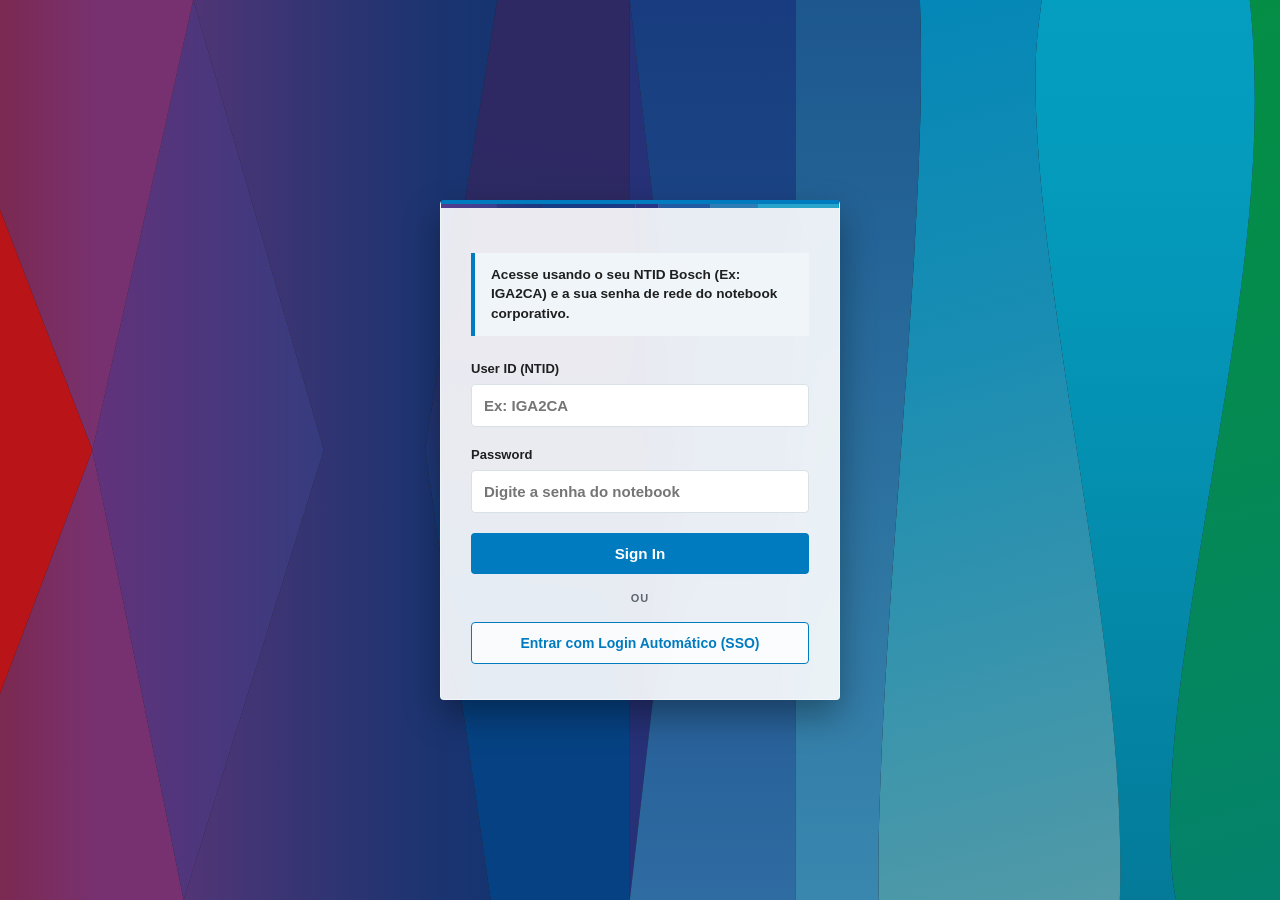
==== commit 9a2ae542: "Atulização 3.0" ====
--- a/index.html
+++ b/index.html
@@ -15,14 +15,18 @@
         <div class="o-minimal-header__top">
             <a href="index.html" class="o-minimal-header__logo" aria-label="Bosch Logo">
                 <svg width="108px" height="24px" viewBox="0 0 108 24" xmlns="http://www.w3.org/2000/svg">
-                    <path id="bosch-logo-text" d="M78.19916,15.03735c0,3.46057-3.1618,5.1535-6.12445,5.1535c-3.41083,0-5.17847-1.29462-6.57263-2.96265 l2.51453-2.48962c1.07056,1.36926,2.46472,2.0415,4.0083,2.0415c1.29462,0,2.14105-0.62244,2.14105-1.56848 c0-0.99585-0.77179-1.31952-2.83813-1.74274l-0.54773-0.12451c-2.48962-0.52283-4.53113-1.91699-4.53113-4.75519 c0-3.112,2.53943-4.97925,5.87549-4.97925c2.8382,0,4.65564,1.21991,5.77594,2.48962l-2.46472,2.43988 c-0.82831-0.91748-2.00061-1.44946-3.23651-1.46893c-0.89624,0-1.91699,0.42328-1.91699,1.46893 c0,0.97095,1.07056,1.31946,2.41492,1.59332l0.54773,0.12451C75.51038,10.73029,78.24896,11.42737,78.19916,15.03735z M64.80499,11.92529c0,4.65558-2.66394,8.29047-7.26971,8.29047c-4.58093,0-7.26971-3.63489-7.26971-8.29047 c0-4.63068,2.68878-8.29047,7.26971-8.29047C62.14105,3.63483,64.80499,7.29462,64.80499,11.92529z M60.92114,11.92529 c0-2.46472-1.1452-4.48132-3.38586-4.48132s-3.36102,1.9917-3.36102,4.48132s1.12036,4.50623,3.36102,4.50623 S60.92114,14.43982,60.92114,11.92529z M87.06226,16.43152c-1.74274,0-3.56018-1.44397-3.56018-4.60583 c0-2.81323,1.69293-4.38171,3.46057-4.38171c1.39423,0,2.21576,0.64728,2.8631,1.76764l3.18671-2.11621 c-1.59338-2.41492-3.48547-3.43567-6.09961-3.43567c-4.78009,0-7.36926,3.70953-7.36926,8.19086 c0,4.70544,2.86304,8.39008,7.31946,8.39008c3.13696,0,4.63074-1.09546,6.24902-3.43567l-3.21167-2.16602 C89.25311,15.68463,88.55603,16.43152,87.06226,16.43152z M48.97095,15.46057c0,2.66388-2.43982,4.40662-4.92944,4.40662H35.9502 V4.0332h7.44397c2.8382,0,4.9046,1.44397,4.9046,4.35681c0.01666,1.43036-0.85675,2.72058-2.19086,3.23651 C46.10791,11.65143,48.97095,12.29877,48.97095,15.46057z M39.80914,10.25726h2.83813 c0.02155,0.00134,0.04309,0.00226,0.06464,0.00269c0.81476,0.01575,1.48804-0.6319,1.50385-1.44666 c0.00342-0.0567,0.00342-0.11353,0-0.17017c-0.047-0.77802-0.71576-1.37061-1.49377-1.32361h-2.88794L39.80914,10.25726z M44.76349,14.98755c0-0.92114-0.67218-1.54358-2.09131-1.54358h-2.81323v3.11206h2.88794 C43.91699,16.55603,44.76349,16.13275,44.76349,14.98755z M103.64313,4.03326v5.82568H98.8382V4.03326h-4.15771v15.83398h4.15771 v-6.24896h4.80493v6.24896h4.15771V4.03326H103.64313z" />
+                    <path id="bosch-logo-text" d="M78.19916,15.03735c0,3.46057-3.1618,5.1535-6.12445,5.1535c-3.41083,0-5.17847-1.29462-6.57263-2.96265 l2.51453-2.48962c1.07056,1.36926,2.46472,2.0415,4.0083,2.0415c1.29462,0,2.14105-0.62244,2.14105-1.56848 c0-0.99585-0.77179-1.31952-2.83813-1.74274l-0.54773-0.12451c-2.48962-0.52283-4.53113-1.91699-4.53113-4.75519 c0-3.112,2.53943-4.97925,5.87549-4.97925c2.8382,0,4.65564,1.21991,5.77594,2.48962l-2.46472,2.43988 c-0.82831-0.91748-2.00061-1.44946-3.23651-1.46893c-0.89624,0-1.91699,0.42328-1.91699,1.46893 c0,0.97095,1.07056,1.31946,2.41492,1.59332l0.54773,0.12451C75.51038,10.73029,78.24896,11.42737,78.19916,15.03735z M64.80499,11.92529c0,4.65558-2.66394,8.29047-7.26971,8.29047c-4.58093,0-7.26971-3.63489-7.26971-8.29047 c0-4.63068,2.68878-8.29047,7.26971-8.29047C62.14105,3.63483,64.80499,7.29462,64.80499,11.92529z M60.92114,11.92529c0-2.46472-1.1452-4.48132-3.38586-4.48132s-3.36102,1.9917-3.36102,4.48132s1.12036,4.50623,3.36102,4.50623 S60.92114,14.43982,60.92114,11.92529z M87.06226,16.43152c-1.74274,0-3.56018-1.44397-3.56018-4.60583 c0-2.81323,1.69293-4.38171,3.46057-4.38171c1.39423,0,2.21576,0.64728,2.8631,1.76764l3.18671-2.11621 c-1.59338-2.41492-3.48547-3.43567-6.09961-3.43567c-4.78009,0-7.36926,3.70953-7.36926,8.19086 c0,4.70544,2.86304,8.39008,7.31946,8.39008c3.13696,0,4.63074-1.09546,6.24902-3.43567l-3.21167-2.16602 C89.25311,15.68463,88.55603,16.43152,87.06226,16.43152z M48.97095,15.46057c0,2.66388-2.43982,4.40662-4.92944,4.40662H35.9502 V4.0332h7.44397c2.8382,0,4.9046,1.44397,4.9046,4.35681c0.01666,1.43036-0.85675,2.72058-2.19086,3.23651 C46.10791,11.65143,48.97095,12.29877,48.97095,15.46057z M39.80914,10.25726h2.83813 c0.02155,0.00134,0.04309,0.00226,0.06464,0.00269c0.81476,0.01575,1.48804-0.6319,1.50385-1.44666 c0.00342-0.0567,0.00342-0.11353,0-0.17017c-0.047-0.77802-0.71576-1.37061-1.49377-1.32361h-2.88794L39.80914,10.25726z M44.76349,14.98755c0-0.92114-0.67218-1.54358-2.09131-1.54358h-2.81323v3.11206h2.88794 C43.91699,16.55603,44.76349,16.13275,44.76349,14.98755z M103.64313,4.03326v5.82568H98.8382V4.03326h-4.15771v15.83398h4.15771 v-6.24896h4.80493v6.24896h4.15771V4.03326H103.64313z" />
                     <path id="bosch-logo-anker" d="M12,0C5.37256,0,0,5.37256,0,12c0,6.62738,5.37256,12,12,12s12-5.37262,12-12C23.99646,5.37402,18.62598,0.00354,12,0z M12,22.87964C5.99133,22.87964,1.12036,18.00867,1.12036,12S5.99133,1.1203,12,1.1203S22.87964,5.99133,22.87964,12 C22.87354,18.0061,18.0061,22.87354,12,22.87964z M19.50293,7.05475c-0.66852-1.01306-1.53552-1.88-2.54858-2.54852h-0.82159 v4.10785H7.89209V4.50623H7.04565c-4.13873,2.73114-5.27972,8.30029-2.54858,12.43896 c0.66852,1.01306,1.53552,1.88007,2.54858,2.54858h0.84644v-4.10791h8.24066v4.10791h0.82159 C21.09308,16.76257,22.23407,11.19348,19.50293,7.05475z M6.74689,17.87549c-3.24493-2.88354-3.5379-7.85168-0.65436-11.09668 c0.20508-0.23077,0.42358-0.44928,0.65436-0.65436V17.87549z M16.13275,14.24066H7.89209V9.73444h8.24066V14.24066z M17.84827,17.25549c-0.18768,0.2088-0.38629,0.40747-0.59515,0.59509v-2.48962V8.61407V6.12445 C20.49121,9.03387,20.75763,14.0174,17.84827,17.25549z" />
                 </svg>
             </a>
 
             <div class="o-minimal-header__controls">
-                <a href="#schedule" class="home-button">Home</a>
-                <button class="o-minimal-header__toggle" id="menuToggle" aria-label="Open Navigation Menu" aria-expanded="false" onclick="toggleNavMenu()">
+                <a href="index.html" class="home-button">Home</a>
+                <!-- Removida a classe home-button duplicada para liberar as dimensões exclusivas do logout-button -->
+                <button id="btn-logout-header" class="logout-button" aria-label="Sign Out">
+                    <img src="Assent/icons/EXIT.svg" alt="Sign Out" class="logout-icon-svg">
+                </button>
+                <button class="o-minimal-header__toggle" id="menuToggle" aria-label="Open Navigation Menu" aria-expanded="false">
                     <span class="hamburger-icon" aria-hidden="true">
                         <span class="hamburger-bar"></span>
                         <span class="hamburger-bar"></span>
@@ -46,8 +50,8 @@
         <div class="executive-banner__overlay"></div>
         <div class="executive-banner__content">
             <span class="executive-banner__tag">Executive Visit 2026</span>
-            <h1>Welcome to Bosch Brazil</h1>
-            <p>Carsten Amann Visit — More with Less: Digital & S/4 Executive Agenda. Your comprehensive schedule and logistics portfolio for Campinas (CAP) and São Paulo (SP).</p>
+            <h1 id="banner-user-name">Welcome to Bosch Brazil</h1>
+            <p id="banner-user-dept">Carsten Amann Visit — More with Less: Digital & S/4 Executive Agenda. Your comprehensive schedule and logistics portfolio for Campinas (CAP) and São Paulo (SP).</p>
         </div>
     </section>
 
@@ -78,21 +82,24 @@
                 <div class="geo-panel">
                     <h3>Current Geolocation</h3>
                     <p id="location-status" class="geo-panel__status">Click the button below to retrieve your live GPS coordinates.</p>
-                    <button id="get-location-btn" class="bosch-btn-primary" onclick="getCurrentLocation()">Get My Current Location</button>
-                </div>
-            </div>
-        </section>
+                    <button id="get-location-btn" class="bosch-btn-primary">Get My Current Location</button>
+                </div>
+            </div>
+        </section>
+
+        <!-- Tab Buttons -->
+        <div class="day-selector">
+            <button class="day-tab active" onclick="showDay(event, 'day-1-content')">Day 1 - Sep 21</button>
+            <button class="day-tab" onclick="showDay(event, 'day-2-content')">Day 2 - Sep 22</button>
+            <button class="day-tab" onclick="showDay(event, 'day-3-content')">Day 3 - Sep 23</button>
+            <button class="day-tab" onclick="showDay(event, 'day-4-content')">Day 4 - Sep 24</button>
+        </div>
 
         <!-- CRONOGRAMA DINÂMICO (SCHEDULE) -->
         <section id="schedule" class="section-container">
             <div class="section-title">
                 <h2>Visit Schedule</h2>
                 <p>Track your agenda, events, and milestones day-by-day.</p>
-            </div>
-
-            <!-- Botões das Abas -->
-            <div class="day-selector" id="day-tabs-container">
-                <!-- Injetado dinamicamente -->
             </div>
 
             <!-- Tabela da Agenda -->
@@ -106,21 +113,20 @@
                             <th>Host / Lead</th>
                         </tr>
                     </thead>
-                    <tbody id="schedule-body">
-                        <!-- Renderizado pelo script.js -->
+                    <tbody>
+                        <!-- Renderizado de forma 100% dinâmica pelo script.js -->
                     </tbody>
                 </table>
             </div>
         </section>
 
-        <!-- SEÇÃO: LOGÍSTICA E LINKS (APENAS 1 BOTÃO PARA TODOS OS LOCAIS) -->
+        <!-- SEÇÃO: LOGÍSTICA E LINKS -->
         <section id="logistics" class="section-container bg-white">
             <div class="section-title">
                 <h2>Interactivity & Logistics</h2>
                 <p>Direct routes and maps to help you navigate our sites, hotels, meeting rooms, and venues.</p>
             </div>
             <div class="logistics-grid">
-                <!-- 1 ÚNICO BOTÃO/CARD QUE ENGLEBA TODOS OS LOCAIS EXTERNOS E ROTAS -->
                 <div class="logistics-card">
                     <span class="logistics-category">Locations & Logistics</span>
                     <h3>Visit Locations & Maps</h3>
@@ -128,7 +134,6 @@
                     <a href="location.html" class="bosch-btn-secondary-link">View All Locations & Maps &rarr;</a>
                 </div>
 
-                <!-- CARD DE SALAS DE REUNIÃO E INSTALAÇÕES INTERNAS -->
                 <div class="logistics-card">
                     <span class="logistics-category">Facility Plan</span>
                     <h3>Meeting Rooms & Offices</h3>
@@ -145,7 +150,6 @@
                 <p>Reach out directly to the local team for any assistance or inquiries.</p>
             </div>
             <div class="hosts-grid">
-                <!-- 1. Motorista SP -->
                 <div class="host-profile-card">
                     <div class="host-avatar">EL</div>
                     <div class="host-details">
@@ -157,7 +161,6 @@
                     </div>
                 </div>
 
-                <!-- 2. Motorista Campinas -->
                 <div class="host-profile-card">
                     <div class="host-avatar">AH</div>
                     <div class="host-details">
@@ -169,7 +172,6 @@
                     </div>
                 </div>
 
-                <!-- 3. Débora Lima -->
                 <div class="host-profile-card">
                     <div class="host-avatar">DL</div>
                     <div class="host-details">
@@ -201,7 +203,6 @@
         </div>
     </footer>
 
-    <!-- SCRIPT SEPARADO -->
     <script src="script.js"></script>
 </body>
-</html>+</html>
--- a/style.css
+++ b/style.css
@@ -1,5 +1,5 @@
 /* ==========================================================================
-   BOSCH DESIGN SYSTEM - EXECUTIVE VISIT PORTFOLIO (RESPONSIVE)
+   BOSCH DESIGN SYSTEM - MA/BD EXECUTIVE VISIT SCHEDULE (RESPONSIVE)
    ========================================================================== */
 
 :root {
@@ -21,9 +21,142 @@
   background-color: var(--bosch-gray-light);
   color: var(--bosch-black);
   scroll-behavior: smooth;
-}
-
-/* --- HEADER & SUPERGRAPHIC --- */
+  min-height: 100vh;
+}
+
+/* ==========================================================================
+   INTERFACES DE AUTENTICAÇÃO E LOGIN (ESTRUTURA INTEGRADA SEM FUNDO BRANCO)
+   ========================================================================== */
+
+.auth-body {
+  display: flex;
+  justify-content: center;
+  align-items: center;
+  min-height: 100vh;
+  width: 100vw;
+  background-color: #1f1f1f !important;
+  position: relative;
+  overflow-x: hidden;
+  margin: 0;
+  padding: 0;
+}
+
+.auth-background-graphic {
+  position: absolute;
+  top: 0;
+  left: 0;
+  width: 100%;
+  height: 100%;
+  background-image: url('assent/img/Bosch_Supergraphic_RGB.svg');
+  background-size: cover;
+  background-position: center;
+  background-repeat: no-repeat;
+  opacity: 0.85;
+  z-index: 1;
+}
+
+.auth-container {
+  position: relative;
+  z-index: 2;
+  width: 100%;
+  max-width: 440px;
+  padding: 20px;
+  box-sizing: border-box;
+  display: flex;
+  justify-content: center;
+  align-items: center;
+}
+
+.auth-card {
+  background: rgba(255, 255, 255, 0.90) !important; /* Opacidade aumentada para 90% para contraste perfeito */
+  backdrop-filter: blur(15px);
+  -webkit-backdrop-filter: blur(15px);
+  border: 1px solid rgba(255, 255, 255, 0.5);
+  box-shadow: 0 15px 35px rgba(0, 0, 0, 0.35) !important;
+  border-radius: 4px;
+  padding: 35px 30px;
+  position: relative;
+  overflow: hidden;
+  border-top: 4px solid var(--bosch-blue);
+  width: 100%;
+}
+
+.info-text {
+  background-color: var(--bosch-blue-light);
+  border-left: 4px solid var(--bosch-blue);
+  padding: 12px 16px;
+  font-size: 0.85rem;
+  line-height: 1.45;
+  margin-bottom: 25px;
+  color: var(--bosch-black) !important;
+  font-weight: 600;
+}
+
+.input-group {
+  margin-bottom: 20px;
+  display: flex;
+  flex-direction: column;
+  text-align: left;
+}
+
+.input-group label {
+  font-size: 13px;
+  font-weight: 800;
+  margin-bottom: 8px;
+  color: var(--bosch-black) !important;
+}
+
+.input-group input {
+  padding: 12px;
+  border: 1.5px solid var(--bosch-gray-border);
+  border-radius: 4px;
+  font-size: 15px;
+  outline: none;
+  background-color: #ffffff !important; /* Fundo branco puro para digitação segura */
+  color: #000000 !important;
+  font-weight: 600;
+  transition: border-color 0.2s, box-shadow 0.2s;
+}
+
+.input-group input:focus {
+  border-color: var(--bosch-blue);
+  box-shadow: 0 0 0 3px rgba(0, 123, 192, 0.25);
+}
+
+.divider {
+  text-align: center;
+  margin: 18px 0;
+  color: var(--bosch-gray-text);
+  font-size: 11px;
+  text-transform: uppercase;
+  font-weight: 700;
+  letter-spacing: 1px;
+}
+
+.btn-secondary {
+  background-color: rgba(255, 255, 255, 0.8);
+  border: 1px solid var(--bosch-blue);
+  color: var(--bosch-blue);
+  display: flex;
+  align-items: center;
+  justify-content: center;
+  gap: 8px;
+  font-size: 14px;
+  font-weight: 700;
+  padding: 12px;
+  border-radius: 4px;
+  cursor: pointer;
+  transition: background-color 0.2s;
+  width: 100%;
+}
+
+.btn-secondary:hover {
+  background-color: var(--bosch-blue-light);
+}
+
+/* ==========================================================================
+   --- HEADER & SUPERGRAPHIC ---
+   ========================================================================== */
 .frontend-kit__header {
   background-color: var(--bosch-white);
   position: sticky;
@@ -41,11 +174,22 @@
   background-repeat: no-repeat;
 }
 
+.supergraphic {
+  height: 4px;
+  width: 100%;
+  background-image: url('assent/img/super.svg');
+  background-size: cover;
+  background-position: center;
+  position: absolute;
+  top: 0;
+  left: 0;
+}
+
 .o-minimal-header__top {
   position: relative;
   display: flex;
   align-items: center;
-  justify-content: space-between; 
+  justify-content: space-between;
   padding: 0.75rem 2.5rem;
 }
 
@@ -74,6 +218,42 @@
 .home-button:hover {
   background-color: var(--bosch-blue);
   color: var(--bosch-white);
+}
+
+/* --- ESTILIZAÇÃO DO BOTÃO LOGOUT NO CABEÇALHO COM ÍCONE CENTRALIZADO --- */
+.logout-button {
+  background-color: var(--bosch-white) !important;
+  border: 1px solid var(--bosch-red) !important;
+  display: inline-flex !important;
+  align-items: center;
+  justify-content: center;
+  width: 36px !important;    /* Proporção perfeita para acompanhar o tamanho do Home */
+  height: 36px !important;   /* Perfeitamente quadrado */
+  padding: 0 !important;
+  margin: 0 0.5rem 0 0 !important; /* Margem direita para não encostar no sanduíche */
+  cursor: pointer;
+  border-radius: 4px;
+  box-sizing: border-box !important;
+  transition: background-color 0.2s, border-color 0.2s;
+}
+
+.logout-icon-svg {
+  width: 18px !important;   /* Tamanho do ícone interno ajustado */
+  height: 18px !important;  /* Mantém proporção quadrada */
+  display: block;
+  margin: 0 !important;
+  padding: 0 !important;
+  filter: invert(13%) sepia(95%) saturate(7435%) hue-rotate(354deg) brightness(91%) contrast(114%); /* Vermelho Bosch */
+  transition: filter 0.2s;
+}
+
+.logout-button:hover {
+  background-color: var(--bosch-red) !important;
+  border-color: var(--bosch-red) !important;
+}
+
+.logout-button:hover .logout-icon-svg {
+  filter: invert(100%) sepia(100%) saturate(0%) brightness(200%) contrast(100%); /* Transforma em branco no hover */
 }
 
 /* --- BOTÃO MENU HAMBÚRGUER --- */
@@ -196,7 +376,9 @@
   margin-top: 0.25rem;
 }
 
-/* --- BANNER --- */
+/* ==========================================================================
+   --- BANNER ---
+   ========================================================================== */
 .executive-banner {
   position: relative;
   background-color: var(--bosch-black);
@@ -243,7 +425,9 @@
   margin: 0;
 }
 
-/* --- SEÇÕES E CONTEÚDO --- */
+/* ==========================================================================
+   --- SEÇÕES E CONTEÚDO ---
+   ========================================================================== */
 .main-content {
   padding: 1rem 0;
 }
@@ -266,7 +450,9 @@
 .section-title h2 { font-size: 2rem; margin: 0 0 0.5rem 0; font-weight: 700; }
 .section-title p { color: var(--bosch-gray-text); margin: 0; font-size: 1.1rem; }
 
-/* --- PAINEL DE FUSO HORÁRIO E GEOLOCALIZAÇÃO --- */
+/* ==========================================================================
+   --- PAINEL DE FUSO HORÁRIO E GEOLOCALIZAÇÃO ---
+   ========================================================================== */
 .dashboard-panel {
   display: flex;
   flex-direction: column;
@@ -285,6 +471,7 @@
   padding: 1.5rem;
   text-align: center;
   border-radius: 4px;
+  box-shadow: 0 2px 6px rgba(0, 0, 0, 0.03);
 }
 
 .clock-card__label {
@@ -316,6 +503,7 @@
   padding: 1.5rem;
   text-align: center;
   border-radius: 4px;
+  box-shadow: 0 2px 6px rgba(0, 0, 0, 0.03);
 }
 
 .geo-panel h3 {
@@ -330,6 +518,7 @@
   line-height: 1.5;
 }
 
+/* Botões do Hub de Ação */
 .bosch-btn-primary {
   background-color: var(--bosch-blue);
   color: var(--bosch-white);
@@ -340,15 +529,19 @@
   border-radius: 4px;
   cursor: pointer;
   transition: background-color 0.2s;
+  width: 100%;
 }
 
 .bosch-btn-primary:hover {
   background-color: var(--bosch-blue-dark);
 }
 
-/* --- ABAS DE DIA --- */
+/* ==========================================================================
+   --- ABAS DE DIA ---
+   ========================================================================== */
 .day-selector {
   display: flex;
+  justify-content: center; /* Alinha os itens no centro horizontal */
   gap: 0.5rem;
   margin-bottom: 2rem;
   flex-wrap: wrap;
@@ -371,59 +564,187 @@
   border-color: var(--bosch-blue);
 }
 
-/* --- TABELA DA AGENDA --- */
+/* ==========================================================================
+   --- TABELA DA AGENDA (DESKTOP) ---
+   ========================================================================== */
 .schedule-table-wrapper {
   background-color: var(--bosch-white);
   border: 1px solid var(--bosch-gray-border);
   overflow-x: auto;
 }
 
-.schedule-table { width: 100%; border-collapse: collapse; text-align: left; }
-.schedule-table th, .schedule-table td { padding: 1.25rem; border-bottom: 1px solid var(--bosch-gray-border); vertical-align: top; }
-.schedule-table tr:last-child td { border-bottom: none; }
-.schedule-table th { background-color: var(--bosch-gray-light); font-weight: 700; font-size: 0.8rem; text-transform: uppercase; }
-.time-col { font-weight: 700; color: var(--bosch-blue); white-space: nowrap; }
-.schedule-table td small { display: block; margin-top: 0.25rem; color: var(--bosch-gray-text); font-size: 0.85rem; }
-
-/* Linhas 100% brancas, sem qualquer barra lateral azul */
-.schedule-table tbody tr {
+.schedule-table {
+  width: 100%;
+  border-collapse: collapse;
+  text-align: left;
+  background-color: var(--bosch-white);
+}
+
+.schedule-table th, .schedule-table td {
+  padding: 1.25rem;
+  border-bottom: 1px solid var(--bosch-gray-border);
+  vertical-align: top;
+  background-color: var(--bosch-white);
+}
+
+.schedule-table tr:last-child td {
+  border-bottom: none;
+}
+
+.schedule-table th {
+  background-color: var(--bosch-gray-light);
+  font-weight: 700;
+  font-size: 0.8rem;
+  text-transform: uppercase;
+}
+
+.time-col {
+  font-weight: 700;
+  color: var(--bosch-blue);
+  white-space: nowrap;
+}
+
+.schedule-table td small {
+  display: block;
+  margin-top: 0.25rem;
+  color: var(--bosch-gray-text);
+  font-size: 0.85rem;
+}
+
+.schedule-table tr.highlight-row {
   background-color: var(--bosch-white) !important;
-}
-
-.schedule-table tr.highlight-row { 
-  background-color: var(--bosch-white) !important; 
-  border-left: none !important; 
-}
-
-/* --- GRADES DE LOGÍSTICA E CONTATOS --- */
+  border-left: none !important;
+}
+
+.schedule-table tr.highlight-row td {
+  background-color: var(--bosch-white) !important;
+  border-left: none !important;
+}
+
+/* ==========================================================================
+   --- GRADES DE LOGÍSTICA E CONTATOS ---
+   ========================================================================== */
 .logistics-grid, .hosts-grid {
   display: grid;
   grid-template-columns: repeat(auto-fit, minmax(300px, 1fr));
   gap: 1.5rem;
 }
 
-.logistics-card, .host-profile-card { border: 1px solid var(--bosch-gray-border); padding: 1.5rem; }
-.logistics-card { background-color: var(--bosch-white); display: flex; flex-direction: column; }
-.logistics-category { font-size: 0.75rem; font-weight: 700; text-transform: uppercase; color: var(--bosch-blue); letter-spacing: 0.05em; margin-bottom: 0.5rem; }
-.logistics-card h3 { margin: 0 0 0.75rem 0; font-size: 1.2rem; }
-.logistics-card p { color: var(--bosch-gray-text); line-height: 1.5; margin: 0 0 1.5rem 0; flex-grow: 1; font-size: 0.9rem; }
-.bosch-btn-secondary-link { color: var(--bosch-blue); text-decoration: none; font-weight: 700; font-size: 0.9rem; }
-.bosch-btn-secondary-link:hover { text-decoration: underline; color: var(--bosch-blue-dark); }
-
-.host-profile-card { background-color: var(--bosch-white); display: flex; align-items: center; gap: 1.5rem; }
-.host-avatar { background-color: var(--bosch-blue); color: var(--bosch-white); width: 60px; height: 60px; display: flex; align-items: center; justify-content: center; font-weight: 700; font-size: 1.25rem; border-radius: 50%; flex-shrink: 0; }
-.host-details h3 { margin: 0 0 0.25rem 0; font-size: 1.15rem; }
-.host-role { color: var(--bosch-black); font-size: 0.85rem; font-weight: 700; text-transform: uppercase; display: block; margin-bottom: 0.5rem; }
-.host-contact { margin: 0; font-size: 0.85rem; color: var(--bosch-gray-text); line-height: 1.6; }
-.host-link { color: var(--bosch-blue); text-decoration: none; font-weight: 600; transition: color 0.2s; }
-.host-link:hover { text-decoration: underline; color: var(--bosch-blue-dark); }
-.host-whatsapp-link { color: #128c7e; }
-.host-whatsapp-link:hover { color: #075e54; }
+.logistics-card, .host-profile-card {
+  border: 1px solid var(--bosch-gray-border);
+  padding: 1.5rem;
+}
+
+.logistics-card {
+  background-color: var(--bosch-white);
+  display: flex;
+  flex-direction: column;
+  box-shadow: 0 2px 6px rgba(0, 0, 0, 0.03);
+}
+
+.logistics-category {
+  font-size: 0.75rem;
+  font-weight: 700;
+  text-transform: uppercase;
+  color: var(--bosch-blue);
+  letter-spacing: 0.05em;
+  margin-bottom: 0.5rem;
+}
+
+.logistics-card h3 {
+  margin: 0 0 0.75rem 0;
+  font-size: 1.2rem;
+}
+
+.logistics-card p {
+  color: var(--bosch-gray-text);
+  line-height: 1.5;
+  margin: 0 0 1.5rem 0;
+  flex-grow: 1;
+  font-size: 0.9rem;
+}
+
+.bosch-btn-secondary-link {
+  color: var(--bosch-blue);
+  text-decoration: none;
+  font-weight: 700;
+  font-size: 0.9rem;
+}
+
+.bosch-btn-secondary-link:hover {
+  text-decoration: underline;
+  color: var(--bosch-blue-dark);
+}
+
+.host-profile-card {
+  background-color: var(--bosch-white);
+  display: flex;
+  align-items: center;
+  gap: 1.5rem;
+  box-shadow: 0 2px 6px rgba(0, 0, 0, 0.03);
+}
+
+.host-avatar {
+  background-color: var(--bosch-blue);
+  color: var(--bosch-white);
+  width: 60px;
+  height: 60px;
+  display: flex;
+  align-items: center;
+  justify-content: center;
+  font-weight: 700;
+  font-size: 1.25rem;
+  border-radius: 50%;
+  flex-shrink: 0;
+}
+
+.host-details h3 {
+  margin: 0 0 0.25rem 0;
+  font-size: 1.15rem;
+}
+
+.host-role {
+  color: var(--bosch-black);
+  font-size: 0.85rem;
+  font-weight: 700;
+  text-transform: uppercase;
+  display: block;
+  margin-bottom: 0.5rem;
+}
+
+.host-contact {
+  margin: 0;
+  font-size: 0.85rem;
+  color: var(--bosch-gray-text);
+  line-height: 1.6;
+}
+
+.host-link {
+  color: var(--bosch-blue);
+  text-decoration: none;
+  font-weight: 600;
+  transition: color 0.2s;
+}
+
+.host-link:hover {
+  text-decoration: underline;
+  color: var(--bosch-blue-dark);
+}
+
+.host-whatsapp-link {
+  color: #128c7e;
+}
+
+.host-whatsapp-link:hover {
+  color: #075e54;
+}
 
 #bosch-logo-text { fill: var(--bosch-red); }
 #bosch-logo-anker { fill: var(--bosch-black); }
 
-/* --- BOTÃO DE RETORNO (BACK TO VISIT SCHEDULE) --- */
+/* ==========================================================================
+   --- BOTÃO DE RETORNO RESPONSIVO ---
+   ========================================================================== */
 .back-navigation-container {
   margin-top: 3.5rem;
   margin-bottom: 2rem;
@@ -458,7 +779,9 @@
   transform: translateY(-2px);
 }
 
-/* --- GRADE DE CARDS COM FOTOS (LOCATION.HTML / SALAS.HTML) --- */
+/* ==========================================================================
+   --- GRADE DE CARDS COM FOTOS (LOCATION.HTML) ---
+   ========================================================================== */
 .places-grid {
   display: grid;
   grid-template-columns: repeat(auto-fit, minmax(320px, 1fr));
@@ -558,7 +881,9 @@
   margin-top: auto;
 }
 
-/* --- FOOTER OFICIAL BOSCH --- */
+/* ==========================================================================
+   --- FOOTER OFICIAL BOSCH ---
+   ========================================================================== */
 .o-footer.-minimal {
   background-color: var(--bosch-white);
   padding: 2.5rem 0 2rem 0;
@@ -615,7 +940,9 @@
   margin-top: 0.5rem;
 }
 
-/* --- RESPONSIVIDADE MOBILE & CARDS DA AGENDA --- */
+/* ==========================================================================
+   --- RESPONSIVIDADE MOBILE ---
+   ========================================================================== */
 @media (max-width: 992px) {
   .o-minimal-header__top, .section-container, .executive-banner, .e-container {
     padding-left: 1.5rem;
@@ -638,15 +965,28 @@
   .host-profile-card { flex-direction: column; text-align: center; }
   .o-footer__links { flex-direction: column; gap: 0.75rem; }
 
-  /* CONVERSÃO DA TABELA EM CARDS INDIVIDUAIS NO MOBILE */
+  .back-navigation-container {
+    margin-top: 2.5rem;
+    padding: 0 1rem;
+  }
+  .back-visit-btn {
+    width: 100%;
+    font-size: 0.95rem;
+    padding: 0.85rem 1rem;
+    text-align: center;
+  }
+
+  /* --- TRANSFORMAÇÃO DA AGENDA EM CARDS NO MOBILE --- */
   .schedule-table-wrapper {
-    background: transparent !important;
-    border: none !important;
+    background-color: transparent;
+    border: none;
+    overflow: visible;
   }
 
   .schedule-table {
     display: block;
     width: 100%;
+    background: transparent;
   }
 
   .schedule-table thead {
@@ -656,10 +996,11 @@
   .schedule-table tbody {
     display: flex;
     flex-direction: column;
-    gap: 1.25rem;
+    gap: 1rem;
     width: 100%;
   }
 
+  /* Cada linha da tabela vira um card moderno e independente */
   .schedule-table tbody tr {
     display: flex;
     flex-direction: column;
@@ -672,62 +1013,105 @@
     width: 100%;
   }
 
+  .schedule-table tbody tr.highlight-row {
+    background-color: var(--bosch-white) !important;
+    border-left: 1px solid var(--bosch-gray-border) !important;
+  }
+
   .schedule-table tbody td {
     display: block;
-    padding: 0.45rem 0;
-    border-bottom: none !important;
-  }
-
+    padding: 0.35rem 0;
+    border-bottom: none;
+    background-color: transparent !important;
+    font-size: 0.95rem;
+  }
+
+  /* Horário destacado no topo do card */
   .schedule-table tbody td.time-col {
-    font-size: 1.15rem;
+    font-size: 1.1rem;
     font-weight: 800;
     color: var(--bosch-blue);
-    border-bottom: 1px solid var(--bosch-gray-border) !important;
-    padding-bottom: 0.65rem;
+    padding-bottom: 0.5rem;
     margin-bottom: 0.5rem;
+    border-bottom: 1px solid var(--bosch-gray-border);
+  }
+
+  /* Evento / Título principal */
+  .schedule-table tbody td:nth-child(2) {
+    font-size: 1.05rem;
+    line-height: 1.5;
+    padding-bottom: 0.5rem;
   }
 
   .schedule-table tbody td:nth-child(2) strong {
-    font-size: 1.05rem;
+    color: var(--bosch-black);
     display: block;
+    margin-bottom: 0.25rem;
+  }
+
+  .schedule-table tbody td:nth-child(2) small {
+    font-size: 0.88rem;
+    color: var(--bosch-gray-text);
+    line-height: 1.45;
+  }
+
+  /* Localização com ícone SVG (map.svg) */
+  .schedule-table tbody td:nth-child(3) {
+    font-size: 0.88rem;
     color: var(--bosch-black);
-    margin-bottom: 0.25rem;
+    display: flex;
+    align-items: center;
+    gap: 0.45rem;
+    flex-wrap: wrap;
   }
 
   .schedule-table tbody td:nth-child(3)::before {
-    content: "Location: ";
+    content: "Location:";
+    display: inline-flex;
+    align-items: center;
+    padding-left: 1.35rem;
+    background-image: url('Assent/icons/map.svg');
+    background-repeat: no-repeat;
+    background-position: left center;
+    background-size: 15px 15px;
     font-weight: 700;
     color: var(--bosch-gray-text);
-    display: inline-block;
-    background: url('assent/icons/map.svg') no-repeat left center;
+    font-size: 0.8rem;
+    text-transform: uppercase;
+    flex-shrink: 0;
+  }
+
+  /* Responsável / Host com ícone SVG (people.svg) */
+  .schedule-table tbody td:nth-child(4) {
+    font-size: 0.88rem;
+    color: var(--bosch-black);
+    display: flex;
+    align-items: center;
+    gap: 0.45rem;
+    margin-top: 0.2rem;
+    flex-wrap: wrap;
+  }
+
+  .schedule-table tbody td:nth-child(4)::before {
+    content: "Host / Lead:";
+    display: inline-flex;
+    align-items: center;
+    padding-left: 1.35rem;
+    background-image: url('Assent/icons/people.svg');
+    background-repeat: no-repeat;
+    background-position: left center;
     background-size: 15px 15px;
-    padding-left: 1.35rem;
-  }
-
-  .schedule-table tbody td:nth-child(4)::before {
-    content: "Host / Lead: ";
     font-weight: 700;
     color: var(--bosch-gray-text);
-    display: inline-block;
-    background: url('assent/icons/people.svg') no-repeat left center;
-    background-size: 15px 15px;
-    padding-left: 1.35rem;
-  }
-
-  .back-navigation-container {
-    margin-top: 2.5rem;
-    padding: 0 1rem;
-  }
-
-  .back-visit-btn {
-    width: 100%;
-    font-size: 0.95rem;
-    padding: 0.85rem 1rem;
-    text-align: center;
+    font-size: 0.8rem;
+    text-transform: uppercase;
+    flex-shrink: 0;
   }
 }
 
 @media (max-width: 480px) {
   .day-selector { grid-template-columns: 1fr; }
-  .schedule-table tbody tr { padding: 1rem; }
-}
+  .schedule-table tbody tr {
+    padding: 1rem;
+  }
+}
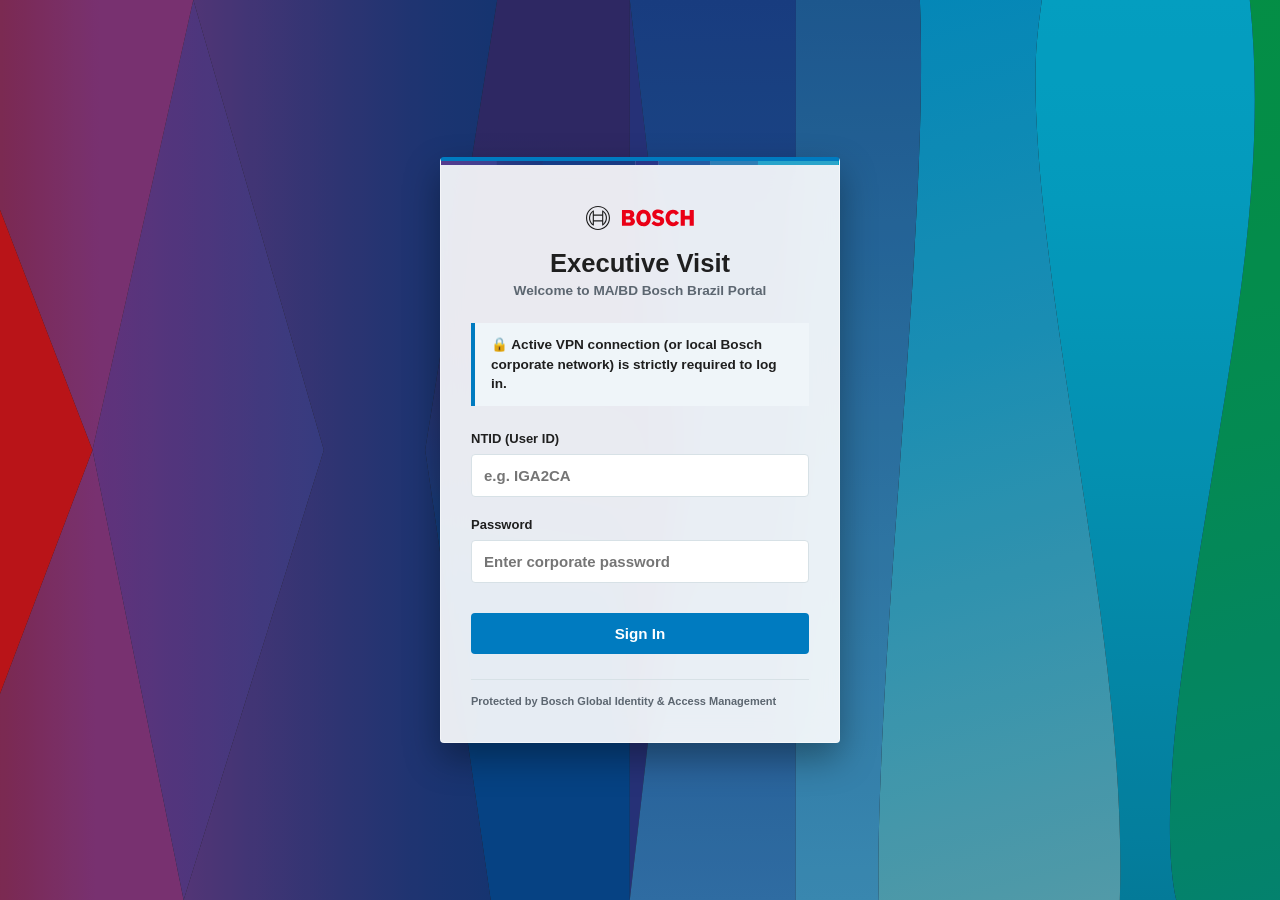
==== commit 3e645d23: "Atualização 3.0" ====
--- a/index.html
+++ b/index.html
@@ -50,10 +50,18 @@
         <div class="executive-banner__overlay"></div>
         <div class="executive-banner__content">
             <span class="executive-banner__tag">Executive Visit 2026</span>
+            
+            <!-- Nome do Usuário Dinâmico -->
             <h1 id="banner-user-name">Welcome to Bosch Brazil</h1>
-            <p id="banner-user-dept">Carsten Amann Visit — More with Less: Digital & S/4 Executive Agenda. Your comprehensive schedule and logistics portfolio for Campinas (CAP) and São Paulo (SP).</p>
+            
+            <!-- Departamento do Usuário Dinâmico (Novo local limpo) -->
+            <div id="banner-user-dept" style="font-weight: bold; color: #007bc0; margin-bottom: 10px; font-size: 1.1rem;"></div>
+            
+            <!-- Descrição fixa da Visita (Mantida perfeita) -->
+            <p>Carsten Amann Visit — More with Less: Digital & S/4 Executive Agenda. Your comprehensive schedule and logistics portfolio for Campinas (CAP) and São Paulo (SP).</p>
         </div>
     </section>
+
 
     <!-- CONTEÚDO PRINCIPAL -->
     <main class="main-content">
--- a/style.css
+++ b/style.css
@@ -1115,3 +1115,52 @@
     padding: 1rem;
   }
 }
+
+/* ==========================================
+   TELA DE LOADING DE ALTA FIDELIDADE (BOSCH)
+   ========================================== */
+.sso-loading-overlay {
+    position: fixed;
+    top: 0;
+    left: 0;
+    width: 100%;
+    height: 100%;
+    background-color: rgba(255, 255, 255, 0.9); /* Fundo branco semi-transparente estilo Bosch */
+    display: flex;
+    flex-direction: column;
+    justify-content: center;
+    align-items: center;
+    z-index: 9999;
+    opacity: 0;
+    transition: opacity 0.3s ease-in-out;
+    pointer-events: none;
+}
+
+.sso-loading-overlay.active {
+    opacity: 1;
+    pointer-events: auto;
+}
+
+/* Spinner com as cores corporativas */
+.sso-spinner {
+    width: 50px;
+    height: 50px;
+    border: 5px solid #eaebeb;
+    border-top: 5px solid #007bc0; /* Azul Bosch */
+    border-radius: 50%;
+    animation: spin 1s linear infinite;
+}
+
+.sso-loading-text {
+    margin-top: 20px;
+    font-family: 'BoschSans', Arial, sans-serif;
+    font-size: 16px;
+    font-weight: bold;
+    color: #1c1f24;
+    text-align: center;
+}
+
+@keyframes spin {
+    0% { transform: rotate(0deg); }
+    100% { transform: rotate(360deg); }
+}
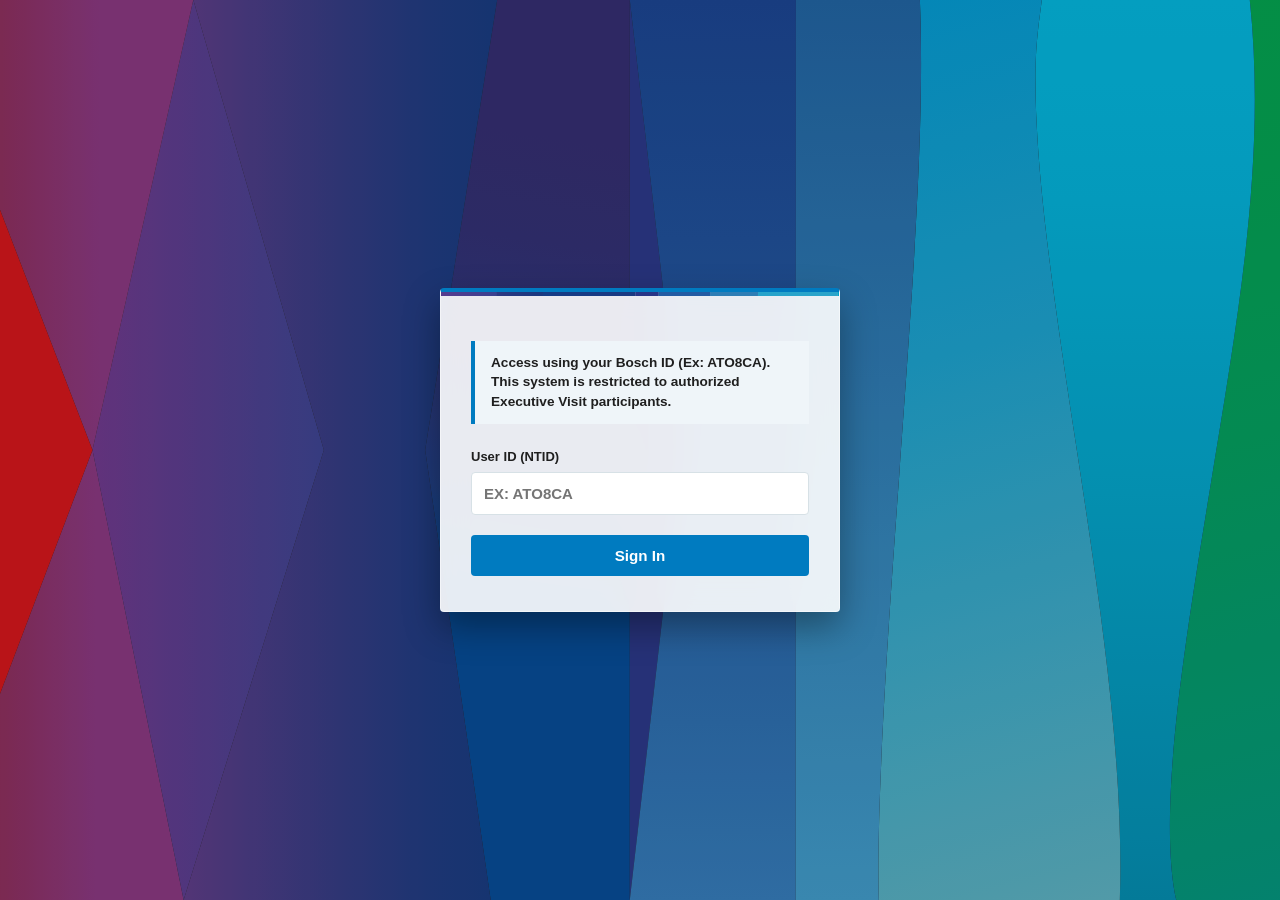
==== commit 0cd79a46: "Atualização 4.0 Lista de usuário para login restrito" ====
--- a/index.html
+++ b/index.html
@@ -50,18 +50,10 @@
         <div class="executive-banner__overlay"></div>
         <div class="executive-banner__content">
             <span class="executive-banner__tag">Executive Visit 2026</span>
-            
-            <!-- Nome do Usuário Dinâmico -->
             <h1 id="banner-user-name">Welcome to Bosch Brazil</h1>
-            
-            <!-- Departamento do Usuário Dinâmico (Novo local limpo) -->
-            <div id="banner-user-dept" style="font-weight: bold; color: #007bc0; margin-bottom: 10px; font-size: 1.1rem;"></div>
-            
-            <!-- Descrição fixa da Visita (Mantida perfeita) -->
-            <p>Carsten Amann Visit — More with Less: Digital & S/4 Executive Agenda. Your comprehensive schedule and logistics portfolio for Campinas (CAP) and São Paulo (SP).</p>
+            <p id="banner-user-dept">Carsten Amann Visit — More with Less: Digital & S/4 Executive Agenda. Your comprehensive schedule and logistics portfolio for Campinas (CAP) and São Paulo (SP).</p>
         </div>
     </section>
-
 
     <!-- CONTEÚDO PRINCIPAL -->
     <main class="main-content">
--- a/style.css
+++ b/style.css
@@ -1115,52 +1115,3 @@
     padding: 1rem;
   }
 }
-
-/* ==========================================
-   TELA DE LOADING DE ALTA FIDELIDADE (BOSCH)
-   ========================================== */
-.sso-loading-overlay {
-    position: fixed;
-    top: 0;
-    left: 0;
-    width: 100%;
-    height: 100%;
-    background-color: rgba(255, 255, 255, 0.9); /* Fundo branco semi-transparente estilo Bosch */
-    display: flex;
-    flex-direction: column;
-    justify-content: center;
-    align-items: center;
-    z-index: 9999;
-    opacity: 0;
-    transition: opacity 0.3s ease-in-out;
-    pointer-events: none;
-}
-
-.sso-loading-overlay.active {
-    opacity: 1;
-    pointer-events: auto;
-}
-
-/* Spinner com as cores corporativas */
-.sso-spinner {
-    width: 50px;
-    height: 50px;
-    border: 5px solid #eaebeb;
-    border-top: 5px solid #007bc0; /* Azul Bosch */
-    border-radius: 50%;
-    animation: spin 1s linear infinite;
-}
-
-.sso-loading-text {
-    margin-top: 20px;
-    font-family: 'BoschSans', Arial, sans-serif;
-    font-size: 16px;
-    font-weight: bold;
-    color: #1c1f24;
-    text-align: center;
-}
-
-@keyframes spin {
-    0% { transform: rotate(0deg); }
-    100% { transform: rotate(360deg); }
-}
